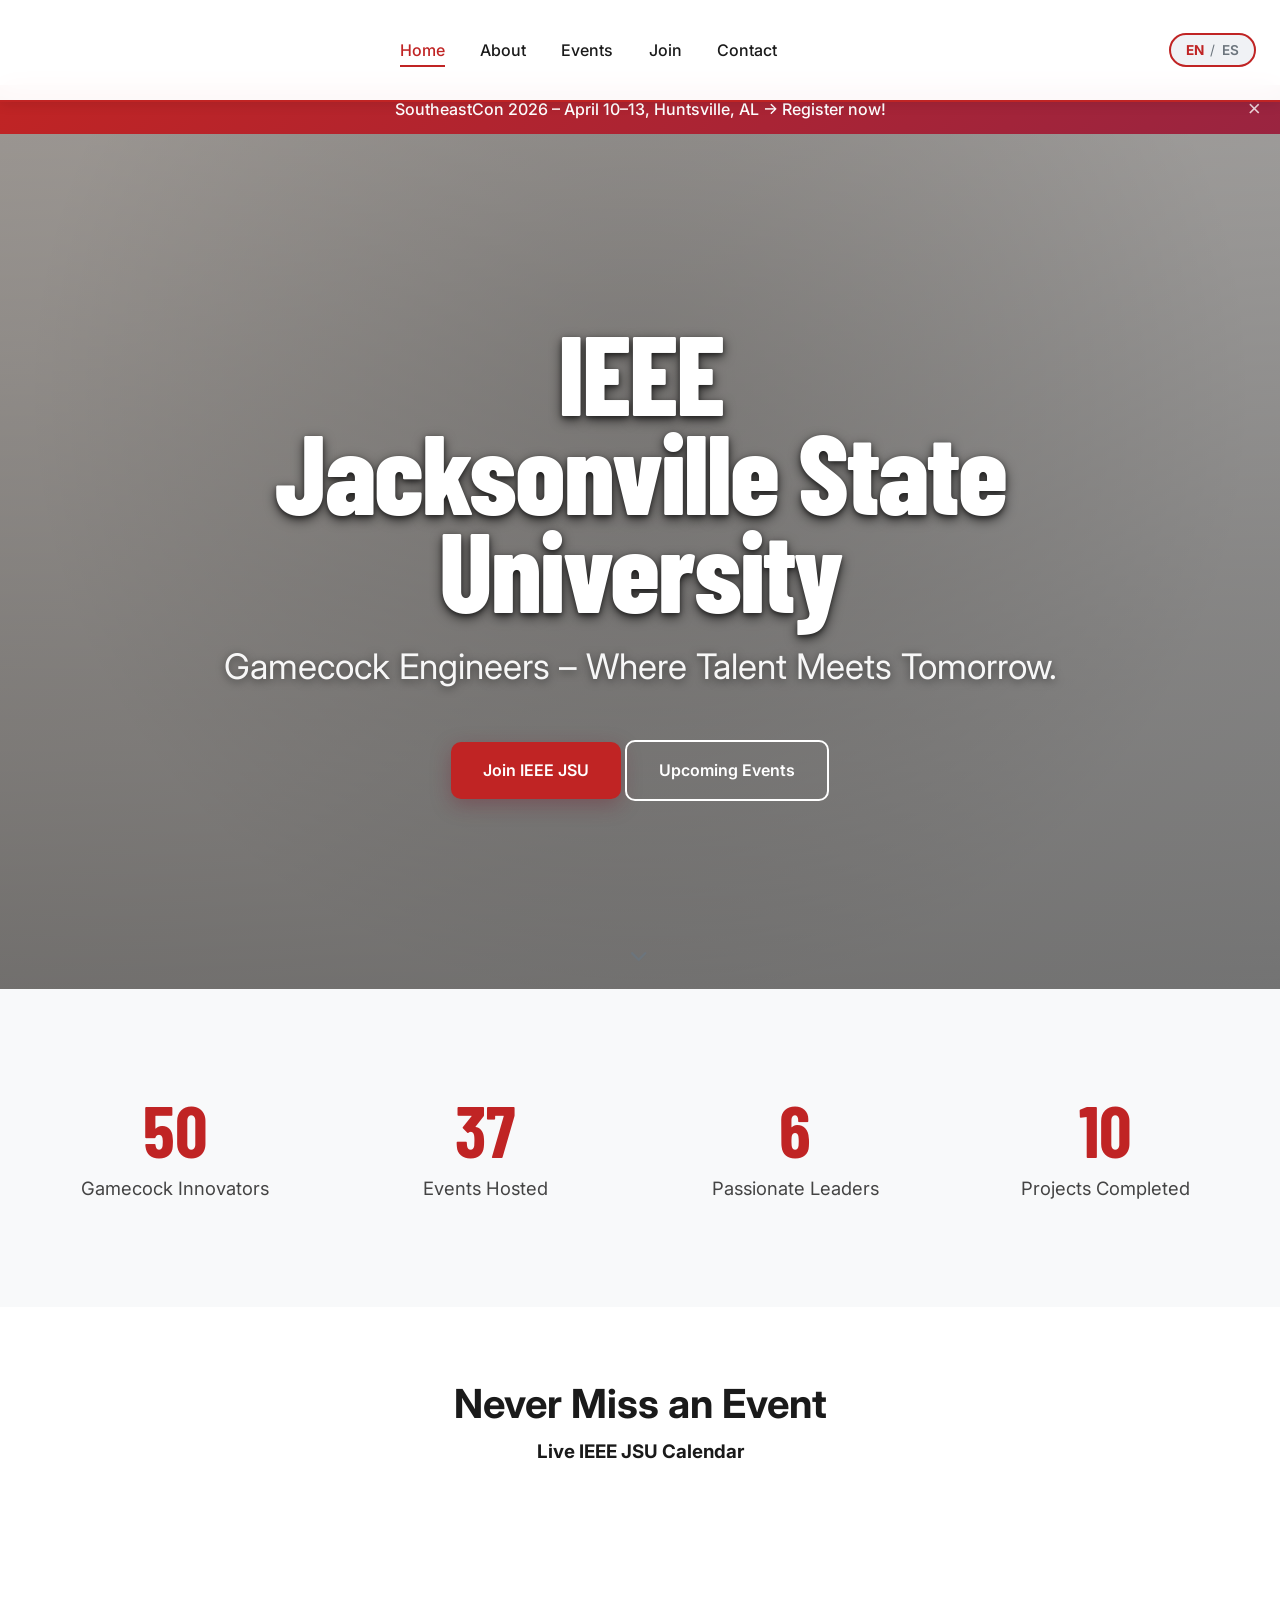
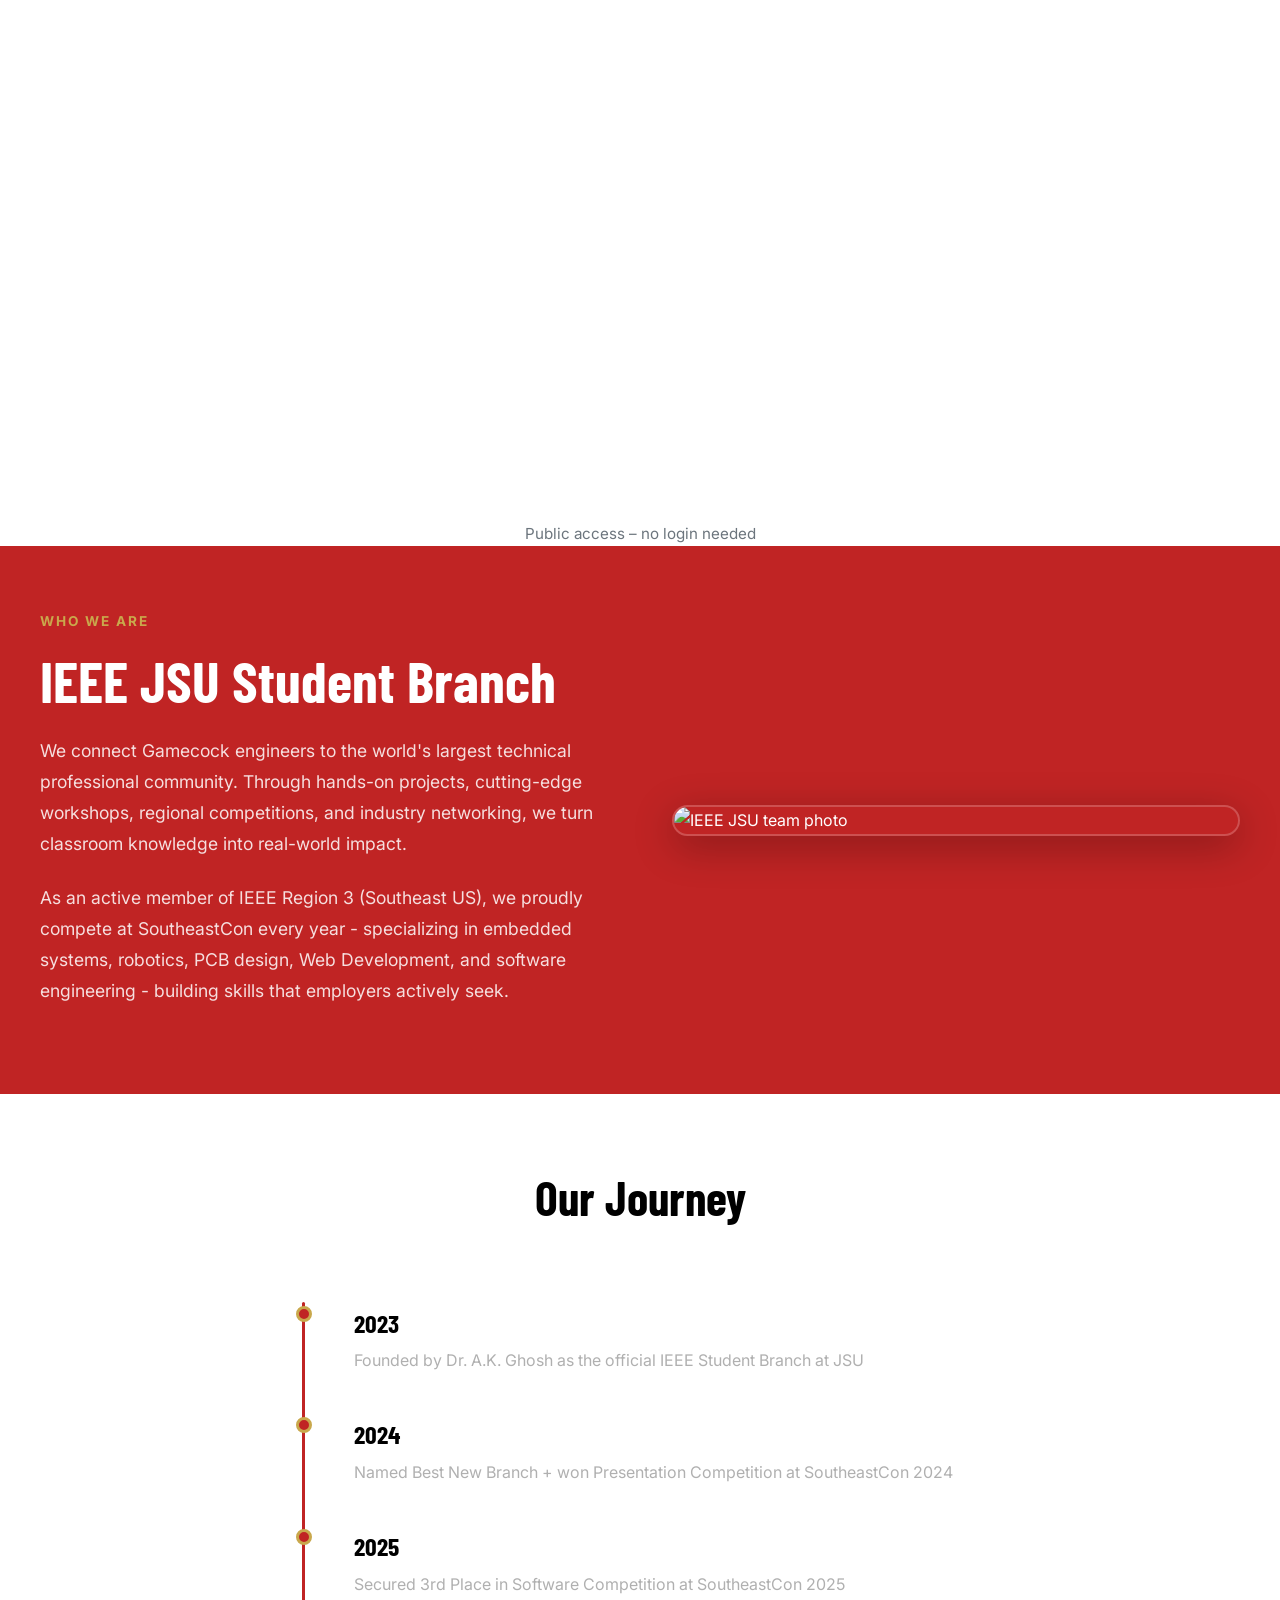
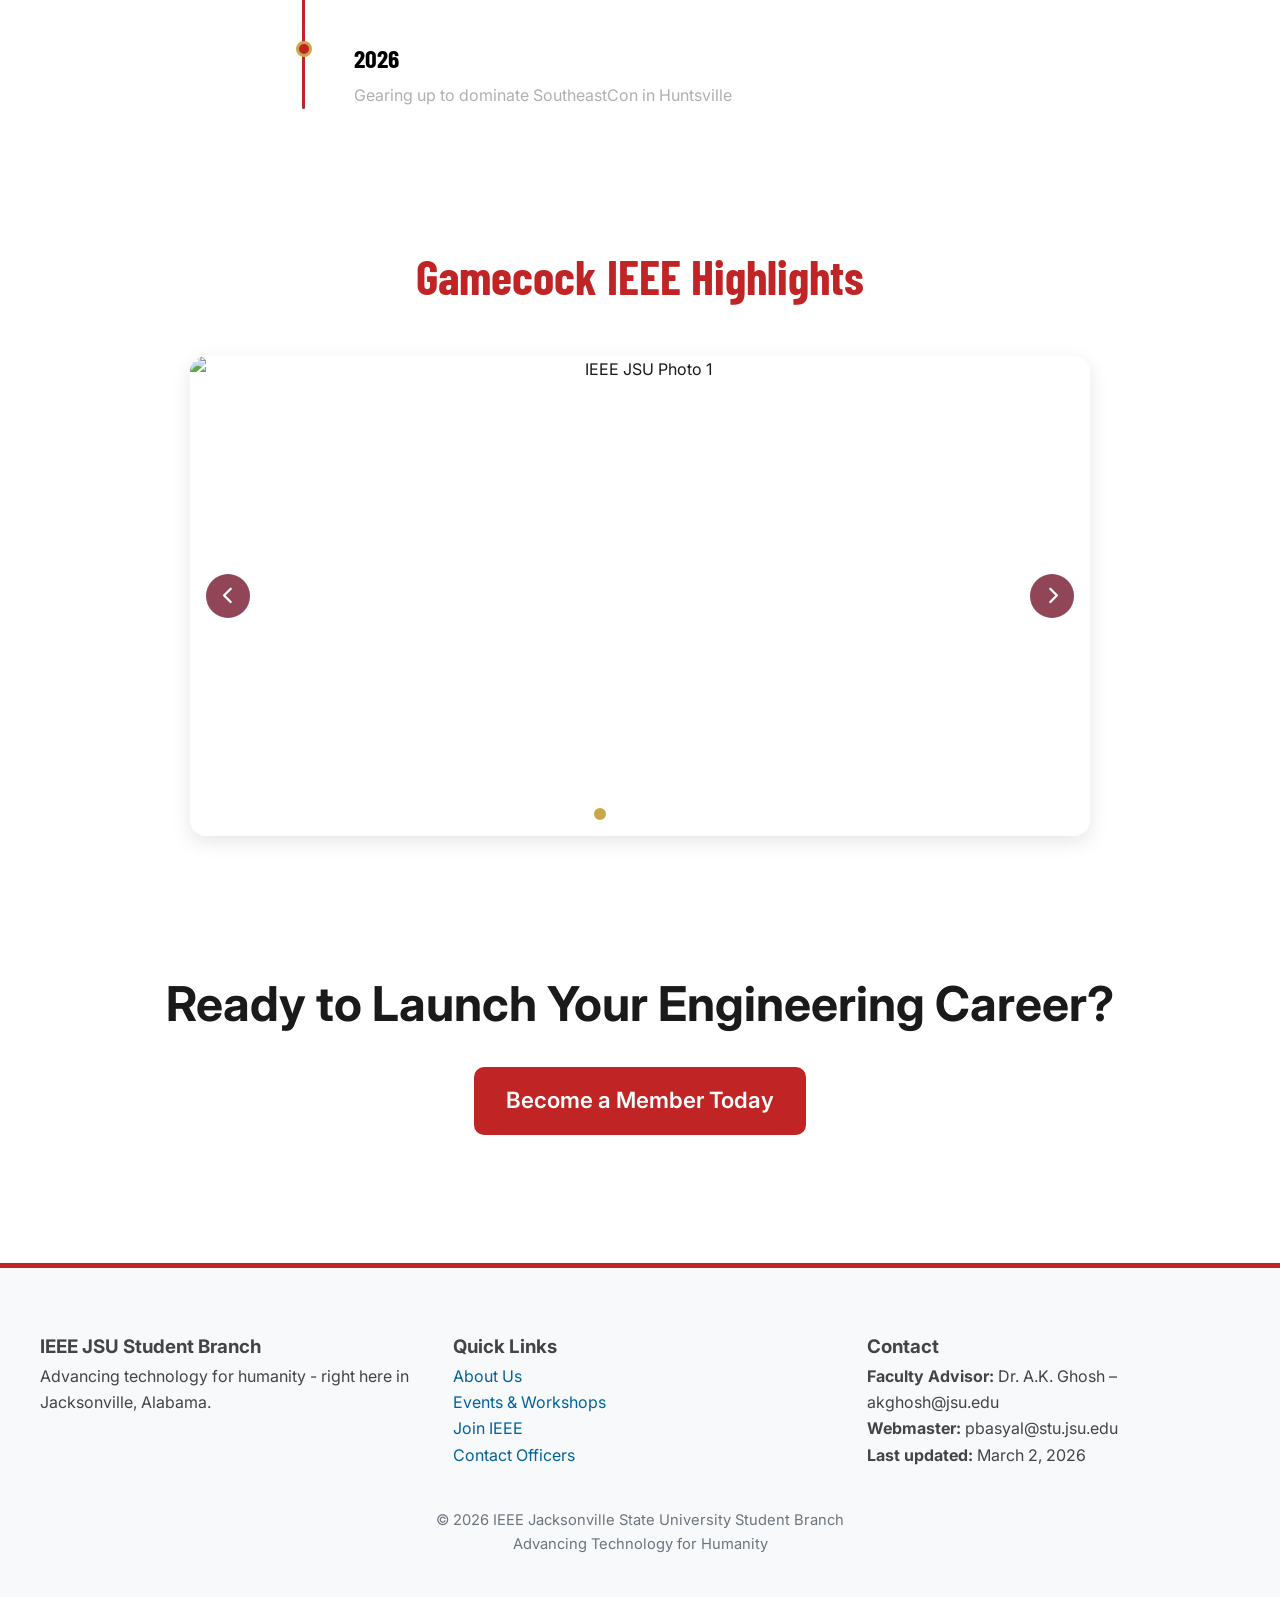
==== index.html @ 4c2dc17e "Update Google Search Console verification tag" ====
<!DOCTYPE html>
<html lang="en">
<head>
  <meta charset="UTF-8" />
  <meta name="viewport" content="width=device-width, initial-scale=1.0"/>
  <title>IEEE JSU Student Branch – Gamecock Engineers</title>
  <link rel="icon" type="image/png" href="/assets/favicon-3.png">
  <meta name="description" content="IEEE Student Branch at Jacksonville State University – advancing technology through innovation, workshops, projects and professional development."/>
  <meta property="og:title" content="IEEE JSU Student Branch – Gamecock Engineers"/>
  <meta property="og:description" content="IEEE Student Branch at Jacksonville State University – advancing technology through innovation, workshops, and professional development."/>
  <meta property="og:url" content="https://jaxstateieee.github.io/"/>
  <meta property="og:type" content="website"/>
  <link rel="canonical" href="https://jaxstateieee.github.io/"/>
  <link rel="stylesheet" href="styles.css"/>
  <link rel="stylesheet" href="https://cdnjs.cloudflare.com/ajax/libs/font-awesome/6.5.1/css/all.min.css" integrity="sha512-DTOQO9RWCH3ppGqcWaEA1BIZOC6xxalwEsw9c2QQeAIftl+Vegovlnee1c9QX4TctnWMn13TZye+giMm8e2LwA==" crossorigin="anonymous" referrerpolicy="no-referrer" />
  <link rel="preconnect" href="https://fonts.googleapis.com">
  <link rel="preconnect" href="https://fonts.gstatic.com" crossorigin>
  <link href="https://fonts.googleapis.com/css2?family=Barlow+Condensed:wght@700&family=Inter:wght@400;500;600;700&display=swap" rel="stylesheet">
  <meta name="google-site-verification" content="IyHp6f-V1Mk1R_Qw9VHzlOrS46lyRoVvlvTnWD0fC-E" />
</head>
<body>

<!-- Navbar -->
<nav class="navbar">
  <div class="nav-container">
    <a href="index.html" class="brand">
      <span class="gamecock"><img height="45vh" src="assets/logo-nnn.png" alt=""></span>
    </a>

    <button class="hamburger" aria-label="Toggle menu">
      <span></span><span></span><span></span>
    </button>

    <div class="nav-links">
      <a href="index.html" class="active" data-i18n="nav.home">Home</a>
      <a href="about.html" data-i18n="nav.about">About</a>
      <a href="events.html" data-i18n="nav.events">Events</a>
      <a href="members.html" data-i18n="nav.join">Join</a>
      <a href="contact.html" data-i18n="nav.contact">Contact</a>
    </div>

    <button class="lang-toggle" id="lang-toggle" aria-label="Toggle language">
      <span class="lang-option active" data-lang="en">EN</span>
      <span class="lang-divider">/</span>
      <span class="lang-option" data-lang="es">ES</span>
    </button>
  </div>
</nav>

<!-- Announcement -->
<div id="announcement-banner" class="announcement-banner">
  <div class="announcement-text rotating-text" data-texts='[
    "SoutheastCon 2026 – April 10–13, Gainesville, FL → Register now!",
    "Weekly Tech Workshops every Thursday 6PM – Ayers Hall 201",
    "IEEE Project Competition submissions due March 15th"
  ]'>
    SoutheastCon 2026 – April 10–13, Huntsville, AL → Register now!
  </div>
  <button class="banner-close" aria-label="Close announcement" data-i18n-aria="banner.close">×</button>
</div>

<!-- Hero -->
<section class="hero">
  <div class="hero-content">
    <h1 data-i18n="hero.title">IEEE<br>Jacksonville State<br>University</h1>
    <p class="subtitle" data-i18n="hero.subtitle">Gamecock Engineers – Where Talent Meets Tomorrow.</p>

    <div class="hero-buttons">
      <a href="members.html" class="btn btn-primary" data-i18n="hero.join">Join IEEE JSU</a>
      <a href="events.html" class="btn btn-outline" data-i18n="hero.events">Upcoming Events</a>
    </div>
  </div>
  <span class="scroll-indicator"><i class="fas fa-chevron-down"></i></span>
</section>

<!-- Quick stats -->
<section class="stats-section">
  <div class="stagger-parent stats-grid">
    
    <div class="stat-item stagger-child">
      <div class="stat-number" data-target="60">0</div>
      <p class="stat-label" data-i18n="stats.members">Gamecock Innovators</p>
    </div>
    
    <div class="stat-item stagger-child">
      <div class="stat-number" data-target="45">0</div>
      <p class="stat-label" data-i18n="stats.events">Events Hosted</p>
    </div>
    
    <div class="stat-item stagger-child">
      <div class="stat-number" data-target="8">0</div>
      <p class="stat-label" data-i18n="stats.officers">Passionate Leaders</p>
    </div>
    
    <div class="stat-item stagger-child">
      <div class="stat-number" data-target="12">0</div>
      <p class="stat-label" data-i18n="stats.projects">Projects Completed</p>
    </div>
    
  </div>
</section>

<!-- Homepage Calendar -->
<section class="calendar-section">
  <h1 class="fade-up" data-i18n="calendar.heading">Never Miss an Event</h1>
<h3 data-i18n="calendar.live">Live IEEE JSU Calendar</h3>
<iframe src="https://calendar.google.com/calendar/embed?src=f72c8d0b88780f9dffca788af1c1fb97197bafd5aa21e99a6b973d8d704995e5%40group.calendar.google.com&ctz=America%2FChicago"
        class="calendar-iframe"
        frameborder="0" scrolling="no"></iframe>
<p class="calendar-note">
    <span data-i18n="calendar.public">Public access – no login needed</span>
</p>
</section>

<!-- About IEEE JSU – maroon feature section  in the home pages -->
<section class="about-feature">
  <div class="about-feature__inner">
    <div class="about-feature__text slide-left">
      <span class="about-feature__label" data-i18n="about.whoLabel">WHO WE ARE</span>
      <h2 class="about-feature__heading" data-i18n="about.whoHeading">IEEE JSU Student Branch</h2>
      <p data-i18n="about.whoPara1">
        We connect Gamecock engineers to the world's largest technical professional community. Through hands-on projects, cutting-edge workshops, regional competitions, and industry networking, we turn classroom knowledge into real-world impact.
      </p>
      <p data-i18n="about.whoPara2">
        As an active member of IEEE Region 3 (Southeast US), we proudly compete at SoutheastCon every year - specializing in embedded systems, robotics, PCB design, Web Development, and software engineering - building skills that employers actively seek.
      </p>
    </div>
    <div class="about-feature__image slide-right">
      <img src="assets/jsu-computer-science-students-win-awards-at-confer_198loHt.webp" alt="IEEE JSU team photo" loading="lazy">
    </div>
  </div>
</section>

<!-- Branch History Timeline -->
<section class="timeline-section">
  <h2 class="timeline-heading fade-up" data-i18n="timeline.title">Our Journey</h2>
  <div class="timeline">
    <div class="timeline-item fade-up">
      <div class="timeline-dot"></div>
      <div class="timeline-content">
        <h3 class="timeline-year" data-i18n="timeline.y2023">2023</h3>
        <p data-i18n="timeline.d2023">Founded by Dr. A.K. Ghosh as the official IEEE Student Branch at JSU</p>
      </div>
    </div>
    <div class="timeline-item fade-up">
      <div class="timeline-dot"></div>
      <div class="timeline-content">
        <h3 class="timeline-year" data-i18n="timeline.y2024">2024</h3>
        <p data-i18n="timeline.d2024">Named Best New Branch + won Presentation Competition at SoutheastCon 2024</p>
      </div>
    </div>
    <div class="timeline-item fade-up">
      <div class="timeline-dot"></div>
      <div class="timeline-content">
        <h3 class="timeline-year" data-i18n="timeline.y2025">2025</h3>
        <p data-i18n="timeline.d2025">Secured 3rd Place in Software Competition at SoutheastCon 2025</p>
      </div>
    </div>
    <div class="timeline-item fade-up">
      <div class="timeline-dot"></div>
      <div class="timeline-content">
        <h3 class="timeline-year" data-i18n="timeline.y2026">2026</h3>
        <p data-i18n="timeline.d2026">Gearing up to dominate SoutheastCon in Huntsville</p>
      </div>
    </div>
  </div>
</section>

<!-- Image Gallery -->
<section class="gallery-section">
  <h2 class="gallery-title fade-up" data-i18n="gallery.title">Gamecock IEEE Highlights</h2>
  <div class="gallery-carousel">
    <div class="gallery-track">
      <div class="gallery-slide active">
        <img src="assets/jsu-computer-science-students-win-awards-at-confer_198loHt.webp" alt="IEEE JSU Photo 1" loading="lazy">
      </div>
      <div class="gallery-slide">
        <img src="assets/jsu-computer-science-students-win-awards-at-confer_198loHt.webp" alt="IEEE JSU Photo 2" loading="lazy">
      </div>
      <div class="gallery-slide">
        <img src="assets/jsu-computer-science-students-win-awards-at-confer_198loHt.webp" alt="IEEE JSU Photo 3" loading="lazy">
      </div>
      <div class="gallery-slide">
        <img src="assets/jsu-computer-science-students-win-awards-at-confer_198loHt.webp" alt="IEEE JSU Photo 4" loading="lazy">
      </div>
      <div class="gallery-slide">
        <img src="assets/jsu-computer-science-students-win-awards-at-confer_198loHt.webp" alt="IEEE JSU Photo 5" loading="lazy">
      </div>
    </div>
    <button class="gallery-arrow gallery-prev" aria-label="Previous"><i class="fas fa-chevron-left"></i></button>
    <button class="gallery-arrow gallery-next" aria-label="Next"><i class="fas fa-chevron-right"></i></button>
    <div class="gallery-dots"></div>
  </div>
</section>

<!-- Call to action -->
<section class="cta-section">
  <h2 class="fade-up" data-i18n="cta.heading">Ready to Launch Your Engineering Career?</h2>
  <a href="members.html" class="btn btn-primary cta-btn" data-i18n="cta.button">Become a Member Today</a>
</section>

<!-- Footer -->
<footer>
  <div class="footer-grid">
    <div>
      <h3 data-i18n="footer.branch">IEEE JSU Student Branch</h3>
      <p data-i18n="footer.tagline">Advancing technology for humanity - right here in Jacksonville, Alabama.</p>
    </div>

    <div>
      <h3 data-i18n="footer.links">Quick Links</h3>
      <ul style="list-style:none; padding:0;">
        <li><a href="about.html" data-i18n="footer.about">About Us</a></li>
        <li><a href="events.html" data-i18n="footer.events">Events & Workshops</a></li>
        <li><a href="members.html" data-i18n="footer.join">Join IEEE</a></li>
        <li><a href="contact.html" data-i18n="footer.contact">Contact Officers</a></li>
      </ul>
    </div>

    <div>
      <h3 data-i18n="footer.contactTitle">Contact</h3>
      <p><strong data-i18n="footer.advisor">Faculty Advisor:</strong> Dr. A.K. Ghosh – akghosh@jsu.edu</p>
      <p><strong data-i18n="footer.webmaster">Webmaster:</strong> pbasyal@stu.jsu.edu</p>
      <p><strong data-i18n="footer.updated">Last updated:</strong> March 2, 2026</p>
    </div>
  </div>

  <div class="last-updated" data-i18n="footer.copyright">
    © 2026 IEEE Jacksonville State University Student Branch <br>
    Advancing Technology for Humanity
  </div>
</footer>

<script src="script.js"></script>
</body>
</html>
---- styles.css ----
:root {
  --jsu-maroon:     #c02424;    /* Before --- #751818 */
  --jsu-gold:       #C9A84C;
  --ieee-blue:      #00629B;
  --ieee-blue-dark: #004a75;

  /* Light theme */
  --bg-primary:     #ffffff;
  --bg-secondary:   #f8f9fa;
  --bg-surface:     #ffffff;
  --bg-raised:      #f0f2f5;

  /* Text */
  --text-primary:   #1a1a1a;
  --text-secondary: #444444;
  --text-muted:     #6c757d;
  --text-light:     #ffffff;

  /* Borders & shadows */
  --border-light:   #e0e0e0;
  --shadow-sm:      0 2px 8px rgba(0,0,0,0.08);
  --shadow-md:      0 6px 20px rgba(0,0,0,0.10);
  --shadow-maroon:  0 0 20px rgba(117,24,44,0.4);

  /* Spacing & radius */
  --radius-sm:      6px;
  --radius-md:      10px;
  --radius-lg:      16px;

  /* Animation tokens */
  --transition-fast: 150ms ease;
  --transition-base: 280ms ease;
  --transition-slow: 500ms ease;
  --transition:      240ms ease;

  --space-xs:       0.5rem;
  --space-sm:       1rem;
  --space-md:       1.5rem;
  --space-lg:       2.5rem;
  --space-xl:       4rem;
}

@import url('https://fonts.googleapis.com/css2?family=Barlow+Condensed:wght@600;700&family=Inter:wght@400;500;600;700&display=swap');

* {
  box-sizing: border-box;
  margin: 0;
  padding: 0;
}

html {
  scroll-behavior: smooth;
  overflow-x: hidden;
}

body {
  font-family: 'Inter', system-ui, -apple-system, sans-serif;
  background: var(--bg-primary);
  color: var(--text-primary);
  line-height: 1.65;
  min-height: 100vh;
  padding-top: 85px;
  overflow-x: hidden;
  width: 100%;
}

/* ────────────────────────────────────────────────
   Navbar
───────────────────────────────────────────────── */

.navbar {
  position: fixed;
  top: 0;
  left: 0;
  right: 0;
  z-index: 1000;
  background: rgba(255,255,255,0.96);
  backdrop-filter: blur(12px);
  border-bottom: 2px solid var(--jsu-maroon);
  box-shadow: var(--shadow-sm);
  transition: all var(--transition);
}

.navbar.scrolled {
  box-shadow: var(--shadow-md);
}

.nav-container {
  max-width: 1300px;
  margin: 0 auto;
  padding: var(--space-sm) var(--space-md);
  display: flex;
  justify-content: space-between;
  align-items: center;
}

.brand {
  display: flex;
  align-items: center;
  gap: var(--space-sm);
  text-decoration: none;
  color: var(--jsu-maroon);
  font-weight: 700;
  font-size: 1.6rem;
}

.brand .gamecock {
  font-size: 2.1rem;
}

.nav-links {
  display: flex;
  gap: 2.2rem;
}

.nav-links a {
  color: var(--text-primary);
  text-decoration: none;
  font-weight: 500;
  transition: color var(--transition), transform var(--transition);
}

.nav-links a:hover,
.nav-links a.active {
  color: var(--jsu-maroon);
}

/* Mobile toggle */
.hamburger {
  display: none;
  flex-direction: column;
  gap: 5px;
  cursor: pointer;
  background: none;
  border: none;
  padding: 0.5rem;
  z-index: 1001;
}

@media (max-width: 992px) {
  .nav-links {
    flex-direction: column;
    position: absolute;
    top: 100%;
    left: 0;
    right: 0;
    background: white;
    padding: 0 var(--space-md);
    box-shadow: var(--shadow-md);
    gap: 0;
    z-index: 999;
    max-height: 0;
    overflow: hidden;
    opacity: 0;
    transition: max-height 0.35s ease, opacity 0.25s ease, padding 0.35s ease;
    display: flex;
  }
  .nav-links a {
    padding: 0.75rem 0;
    border-bottom: 1px solid var(--border-light);
    font-size: 1.05rem;
  }
  .nav-links a:last-child {
    border-bottom: none;
  }
  .nav-links.active {
    max-height: 400px;
    opacity: 1;
    padding: var(--space-lg) var(--space-md);
  }
  .hamburger {
    display: flex;
    order: 3;
  }
  .lang-toggle {
    order: 2;
    margin-left: auto;
    margin-right: 0.75rem;
  }
}

/* ────────────────────────────────────────────────
   Announcement Banner
───────────────────────────────────────────────── */

.announcement-banner {
  background: linear-gradient(135deg, var(--jsu-maroon), #9a2440);
  color: white;
  padding: 0.7rem 0;
  text-align: center;
  font-weight: 500;
  position: relative;
  z-index: 999;
}

.announcement-text {
  transition: opacity 0.6s ease;
}

.banner-close {
  position: absolute;
  right: 1.2rem;
  top: 50%;
  transform: translateY(-50%);
  background: none;
  border: none;
  color: white;
  font-size: 1.4rem;
  cursor: pointer;
  opacity: 0.8;
}

.banner-close:hover { opacity: 1; }

.announcement-banner.hidden { display: none; }

/* ────────────────────────────────────────────────
   Hero / Page Header
───────────────────────────────────────────────── */

.hero,
.page-header {
  min-height: 95vh;                    /* taller for impact */
  background: linear-gradient(135deg, #f8f0e9 0%, #ffffff 100%);
  position: relative;
  display: flex;
  align-items: center;
  justify-content: center;
  overflow: hidden;
  width: 100%;
}

/* Stronger, cleaner overlay + vignette for focus */
.hero::before,
.page-header::before {
  content: "";
  position: absolute;
  inset: 0;
  background: 
    linear-gradient(to bottom, rgba(0,0,0,0.38) 0%, rgba(0,0,0,0.55) 100%),
    radial-gradient(circle at 50% 30%, rgba(0,0,0,0.15) 0%, transparent 70%);
  z-index: 1;
}

/* Actual background image – lower opacity, more controlled */
.hero::after,
.page-header::after {
  content: "";
  position: absolute;
  inset: 0;
  background: url("/assets/jsu-computer-science-students-win-awards-at-confer_198loHt.webp") center / cover no-repeat;
  opacity: 0.9;                       /* was 0.7 → lowered for text legibility */
  z-index: 0;
}

.hero-content,
.page-header .hero-content {
  position: relative;
  z-index: 2;
  text-align: center;
  max-width: 1100px;
  padding: 0 5%;
  color: white;                        /* force white text for max contrast */
}

/* Hero heading – bigger, bolder, with subtle shadow for pop */
.hero h1,
.page-header h1 {
  font-family: 'Barlow Condensed', sans-serif;
  font-size: clamp(4.8rem, 10vw, 7rem);
  font-weight: 800;
  color: white;
  margin-bottom: 1.2rem;
  line-height: 0.88;
  letter-spacing: -2px;
  text-shadow: 
    0 4px 12px rgba(0,0,0,0.65),
    0 2px 4px rgba(0,0,0,0.4);
}

/* Subtitle – larger, cleaner */
.hero .subtitle,
.page-header .subtitle {
  font-size: clamp(1.6rem, 4vw, 2.2rem);
  max-width: 880px;
  margin: 0 auto 2.8rem;
  color: rgba(255,255,255,0.95);
  font-weight: 400;
  text-shadow: 0 2px 8px rgba(0,0,0,0.5);
}

/* Buttons – high contrast, gold + white variant */
.hero-buttons .btn-primary {
  background: var(--jsu-maroon);
  color: white;
  box-shadow: 0 6px 20px rgba(117,24,44,0.35);
}

.hero-buttons .btn-outline {
  border: 2px solid white;
  color: white;
  background: transparent;
}

.hero-buttons .btn-outline:hover {
  background: white;
  color: var(--jsu-maroon);
}

@media (max-width: 480px) {
  .hero-buttons {
    flex-direction: column;
    align-items: center;
  }
  .hero-buttons .btn {
    width: 100%;
    max-width: 280px;
    text-align: center;
  }
}

/* ────────────────────────────────────────────────
   Stats Grid
───────────────────────────────────────────────── */

.stats-section {
  padding: 5rem var(--space-lg);
  background: #f8f9fa;
  text-align: center;
}

.stats-grid {
  max-width: 1200px;
  margin: 0 auto;
  display: grid;
  grid-template-columns: repeat(auto-fit, minmax(180px, 1fr));
  gap: 2.5rem;
}

@media (max-width: 480px) {
  .stats-section { padding: 2rem var(--space-sm); }
  .stats-grid { 
    grid-template-columns: repeat(2, 1fr); 
    gap: 1.2rem;
  }
}

/* ────────────────────────────────────────────────
   Calendar Section
───────────────────────────────────────────────── */

.calendar-section {
  margin-top: var(--space-xl);
  text-align: center;
  padding: 0 var(--space-md);
}

.calendar-section h1 {
  font-size: clamp(1.4rem, 4vw, 2.5rem);
}

.calendar-iframe {
  border: 0;
  width: 90%;
  height: 70vh;
  border-radius: var(--radius-lg);
}

.calendar-note {
  margin-top: 1rem;
  color: var(--text-muted);
  font-size: 0.95rem;
}

@media (max-width: 768px) {
  .calendar-iframe { width: 100%; height: 50vh; }
  .calendar-section { padding: 0 var(--space-xs); }
}

/* ────────────────────────────────────────────────
   CTA Section
───────────────────────────────────────────────── */

.cta-section {
  padding: var(--space-xl) var(--space-md);
  text-align: center;
  background: #fff;
}

.cta-section h2 {
  font-size: clamp(1.6rem, 5vw, 3rem);
  margin-bottom: var(--space-md);
}

.cta-btn {
  font-size: clamp(1rem, 2.5vw, 1.4rem);
  padding: 1.2rem 2.8rem;
}

@media (max-width: 480px) {
  .cta-btn { 
    padding: 1rem 2rem; 
    width: 100%;
    max-width: 300px;
  }
}

/* ────────────────────────────────────────────────
   Members Page
───────────────────────────────────────────────── */

.members-main {
  padding: var(--space-xl) var(--space-lg);
  max-width: 1200px;
  margin: 0 auto;
}

.members-why-section {
  margin-bottom: var(--space-xl);
}

.members-why-section h2 {
  text-align: center;
  margin-bottom: var(--space-lg);
}

.members-cards-grid {
  display: grid;
  grid-template-columns: repeat(auto-fit, minmax(260px, 1fr));
  gap: var(--space-lg);
}

.members-benefit-card {
  background: var(--bg-raised);
  padding: var(--space-lg);
  border-radius: var(--radius-lg);
  text-align: center;
}

.members-benefit-card i {
  color: var(--jsu-gold);
  margin-bottom: 1rem;
}

.members-how-section {
  text-align: center;
  margin: var(--space-xl) 0;
}

.members-steps {
  max-width: 700px;
  margin: var(--space-lg) auto;
  text-align: left;
  font-size: 1.15rem;
  line-height: 2;
}

.members-steps a {
  color: var(--jsu-gold);
}

.members-join-btn {
  font-size: clamp(1rem, 2.5vw, 1.4rem);
  padding: 1.2rem 3rem;
  margin-top: 2rem;
  display: inline-block;
}

@media (max-width: 768px) {
  .members-main { padding: var(--space-lg) var(--space-sm); }
  .members-cards-grid { grid-template-columns: 1fr; }
  .members-steps { font-size: 1rem; padding: 0 var(--space-sm); }
  .members-join-btn { 
    width: 100%; 
    max-width: 300px; 
    padding: 1rem 2rem; 
  }
}

/* ────────────────────────────────────────────────
   Contact Page
───────────────────────────────────────────────── */

.contact-main {
  padding: var(--space-xl) var(--space-lg);
  max-width: 1100px;
  margin: 0 auto;
}

.about-main {
  padding: var(--space-xl) var(--space-lg);
  max-width: 1400px;
  margin: 0 auto;
}

@media (max-width: 768px) {
  .contact-main { padding: var(--space-lg) var(--space-sm); }
  .about-main { padding: var(--space-lg) var(--space-sm); }
}

/* ────────────────────────────────────────────────
   About Feature Section (dark)
───────────────────────────────────────────────── */

.about-feature {
  background: var(--jsu-maroon);
  color: #fff;
  padding: var(--space-xl) var(--space-lg);
}

.about-feature__inner {
  max-width: 1300px;
  margin: 0 auto;
  display: grid;
  grid-template-columns: 1fr 1fr;
  gap: var(--space-xl);
  align-items: center;
}

.about-feature__label {
  display: block;
  font-size: 0.85rem;
  font-weight: 700;
  letter-spacing: 0.15em;
  text-transform: uppercase;
  color: var(--jsu-gold);
  margin-bottom: var(--space-sm);
}

.about-feature__heading {
  font-family: 'Barlow Condensed', sans-serif;
  font-size: clamp(2.4rem, 5vw, 3.6rem);
  color: #fff;
  margin-bottom: var(--space-md);
  line-height: 1.1;
}

.about-feature__text p {
  font-size: 1.1rem;
  line-height: 1.75;
  margin-bottom: var(--space-md);
  color: rgba(255, 255, 255, 0.85);
}

.about-feature__image {
  border-radius: var(--radius-lg);
  overflow: hidden;
  border: 2px solid rgba(255, 255, 255, 0.2);
  box-shadow: 0 10px 40px rgba(0, 0, 0, 0.3);
}

.about-feature__image img {
  width: 100%;
  height: 100%;
  object-fit: cover;
  display: block;
}

@media (max-width: 768px) {
  .about-feature__inner {
    grid-template-columns: 1fr;
  }
  .about-feature__image {
    order: -1;
  }
}

/* ────────────────────────────────────────────────
   Contact Page Grid
───────────────────────────────────────────────── */

.contact-grid {
  display: grid;
  grid-template-columns: 1fr 1fr;
  gap: var(--space-xl);
}

.contact-grid input,
.contact-grid textarea {
  padding: 1rem;
  border-radius: var(--radius-md);
  border: 1px solid var(--border-light);
  background: var(--bg-raised);
  color: var(--text-primary);
  font-size: 1rem;
  font-family: inherit;
  width: 100%;
}

.contact-grid input:focus,
.contact-grid textarea:focus {
  outline: none;
  border-color: var(--jsu-maroon);
  box-shadow: 0 0 0 3px rgba(192, 36, 36, 0.1);
}

.contact-grid textarea {
  resize: vertical;
}

@media (max-width: 768px) {
  .contact-grid {
    grid-template-columns: 1fr;
    gap: var(--space-lg);
  }
}

/* ────────────────────────────────────────────────
   Events Page – White / Red / Gold
───────────────────────────────────────────────── */

.ev-section {
  background: #ffffff;
  padding: var(--space-xl) var(--space-lg) var(--space-xl);
  min-height: 60vh;
}

.ev-container {
  max-width: 1200px;
  margin: 0 auto;
}

.ev-label {
  display: block;
  font-size: 0.85rem;
  font-weight: 600;
  letter-spacing: 0.15em;
  color: var(--jsu-gold);
  margin-bottom: 0.5rem;
}

.ev-heading {
  font-family: 'Barlow Condensed', sans-serif;
  font-size: clamp(2.5rem, 5vw, 3.5rem);
  color: var(--jsu-maroon);
  font-style: italic;
  margin-bottom: var(--space-lg);
}

/* Tabs */
.ev-tabs {
  display: flex;
  gap: 0.5rem;
  margin-bottom: var(--space-xl);
  flex-wrap: wrap;
}

.ev-tab {
  background: transparent;
  border: 2px solid transparent;
  color: var(--text-muted);
  font-family: 'Inter', sans-serif;
  font-size: 0.9rem;
  font-weight: 600;
  letter-spacing: 0.08em;
  padding: 0.6rem 1.8rem;
  border-radius: 30px;
  cursor: pointer;
  transition: all var(--transition);
}

.ev-tab:hover {
  color: var(--jsu-maroon);
}

.ev-tab.active {
  background: var(--jsu-maroon);
  border-color: var(--jsu-maroon);
  color: #fff;
}

/* Tab content */
.ev-tab-content {
  display: none;
}

.ev-tab-content.active {
  display: block;
}

/* Cards grid */
.ev-grid {
  display: grid;
  grid-template-columns: repeat(auto-fit, minmax(300px, 1fr));
  gap: var(--space-lg);
}

/* Individual card */
.ev-card {
  display: flex;
  flex-direction: column;
  background: #fff;
  border-radius: var(--radius-lg);
  box-shadow: var(--shadow-sm);
  overflow: hidden;
  transition: transform 0.3s ease, box-shadow 0.3s ease;
}

.ev-card:hover {
  transform: translateY(-6px);
  box-shadow: var(--shadow-md);
}

.ev-card__preview {
  background: linear-gradient(135deg, var(--jsu-maroon), #9a2035);
  border-radius: var(--radius-lg) var(--radius-lg) 0 0;
  padding: 1.5rem;
  position: relative;
  min-height: 160px;
  display: flex;
  flex-direction: column;
  justify-content: flex-end;
}

/* Date badge */
.ev-date-badge {
  position: absolute;
  top: 1rem;
  left: 1rem;
  background: rgba(255,255,255,0.15);
  border: 2px solid var(--jsu-gold);
  border-radius: var(--radius-sm);
  padding: 0.35rem 0.6rem;
  text-align: center;
  line-height: 1;
}

.ev-month {
  display: block;
  font-size: 0.65rem;
  font-weight: 700;
  letter-spacing: 0.1em;
  color: var(--jsu-gold);
}

.ev-day {
  display: block;
  font-size: 1.4rem;
  font-weight: 700;
  color: #fff;
  margin-top: 2px;
}

.ev-card__title {
  font-family: 'Barlow Condensed', sans-serif;
  font-size: 1.25rem;
  color: var(--jsu-gold);
  font-weight: 600;
  margin-bottom: 0.25rem;
}

.ev-card__location {
  font-size: 0.88rem;
  color: rgba(255,255,255,0.75);
}

/* Details below preview */
.ev-card__details {
  padding: 1.25rem 1.5rem;
}

.ev-card__details h3 {
  font-size: 1.15rem;
  color: var(--text-primary);
  margin-bottom: 0.4rem;
}

.ev-card__place {
  font-size: 0.9rem;
  color: var(--jsu-gold);
  margin-bottom: 0.75rem;
}

.ev-card__place i {
  margin-right: 0.35rem;
}

.ev-card__desc {
  font-size: 0.95rem;
  color: var(--text-secondary);
  line-height: 1.6;
  margin-bottom: 1.25rem;
}

.ev-btn {
  font-size: 0.85rem;
  font-weight: 700;
  letter-spacing: 0.08em;
  padding: 0.75rem 1.6rem;
}

@media (max-width: 768px) {
  .ev-grid {
    grid-template-columns: 1fr;
  }
  .ev-tabs {
    justify-content: center;
  }
  .ev-section {
    padding: var(--space-lg) var(--space-sm);
  }
  .ev-heading {
    font-size: 2rem;
  }
}

/* ────────────────────────────────────────────────
   Cards
───────────────────────────────────────────────── */

.card-hover {
  background: white;
  border-radius: var(--radius-lg);
  overflow: hidden;
  box-shadow: var(--shadow-sm);
  transition: all 0.32s ease;
}

.card-hover:hover {
  transform: translateY(-10px);
  box-shadow: var(--shadow-md);
}

.card-flip {
  perspective: 1200px;
  height: 420px;
}

.card-flip-inner {
  position: relative;
  width: 100%;
  height: 100%;
  transition: transform 0.8s cubic-bezier(0.4,0,0.2,1);
  transform-style: preserve-3d;
}

.card-flip:hover .card-flip-inner {
  transform: rotateY(180deg);
}

.card-face {
  position: absolute;
  inset: 0;
  backface-visibility: hidden;
  border-radius: var(--radius-lg);
  overflow: hidden;
}

.card-back {
  transform: rotateY(180deg);
  background: white;
  display: flex;
  flex-direction: column;
  justify-content: center;
  padding: var(--space-lg);
  text-align: center;
  border: 1px solid var(--border-light);
}

/* ────────────────────────────────────────────────
   Buttons
───────────────────────────────────────────────── */

.btn {
  display: inline-flex;
  align-items: center;
  gap: var(--space-sm);
  padding: 0.95rem 2rem;
  border-radius: var(--radius-md);
  font-weight: 600;
  text-decoration: none;
  transition: all var(--transition);
  cursor: pointer;
  border: none;
}

.btn-primary {
  background: var(--jsu-maroon);
  color: white;
}

.btn-primary:hover {
  background: #5c1323;
  transform: translateY(-2px);
}

.btn-outline {
  border: 2px solid var(--jsu-maroon);
  color: var(--jsu-maroon);
  background: transparent;
}

.btn-outline:hover {
  background: var(--jsu-maroon);
  color: white;
}

.btn-gold {
  background: var(--jsu-gold);
  color: #1a1a1a;
}

.btn-gold:hover {
  background: #b38e3a;
}

/* ────────────────────────────────────────────────
   Quick Stats Section
───────────────────────────────────────────────── */

.stats-section .stat-item {
  padding: 1.5rem;
}

.stat-number {
  font-family: 'Barlow Condensed', sans-serif;
  font-size: 4.5rem;
  font-weight: 700;
  color: var(--jsu-maroon);
  line-height: 1;
  margin-bottom: 0.5rem;
  opacity: 0;
  transform: translateY(20px);
  transition: all 0.8s ease;
}

.stat-item.visible .stat-number {
  opacity: 1;
  transform: translateY(0);
}

.stat-label {
  font-size: 1.15rem;
  color: var(--text-secondary);
  margin: 0;
}

/* ────────────────────────────────────────────────
   Footer
───────────────────────────────────────────────── */

footer {
  background: #f8f9fa;
  border-top: 5px solid var(--jsu-maroon);
  padding: var(--space-xl) var(--space-lg) var(--space-lg);
  margin-top: var(--space-xl);
  color: var(--text-secondary);
}

.footer-grid {
  display: grid;
  grid-template-columns: repeat(auto-fit, minmax(260px, 1fr));
  gap: var(--space-lg);
  max-width: 1300px;
  margin: 0 auto;
}

footer a {
  color: var(--ieee-blue);
  text-decoration: none;
}

footer a:hover {
  color: var(--jsu-maroon);
  text-decoration: underline;
}

.last-updated {
  text-align: center;
  margin-top: var(--space-lg);
  color: var(--text-muted);
  font-size: 0.92rem;
}

/* ────────────────────────────────────────────────
  Officers Section (Flip Cards) 
───────────────────────────────────────────────── */
.officers { background: var(--surface); }

.officers__grid {
  display: grid;
  grid-template-columns: repeat(auto-fill, minmax(240px, 1fr));
  gap: var(--space-md);
  margin-top: var(--space-md);
}

.officer-card { perspective: 1000px; height: 340px; cursor: pointer; }

.officer-card__inner {
  position: relative;
  width: 100%; height: 100%;
  transform-style: preserve-3d;
  transition: transform 0.6s cubic-bezier(0.4, 0, 0.2, 1);
}

.officer-card:hover .officer-card__inner,
.officer-card:focus-within .officer-card__inner,
.officer-card.flipped .officer-card__inner {
  transform: rotateY(180deg);
}

/* On mobile/touch, disable hover flip — only use .flipped class */
@media (hover: none) and (pointer: coarse) {
  .officer-card:hover .officer-card__inner {
    transform: none;
  }
  .officer-card.flipped .officer-card__inner {
    transform: rotateY(180deg);
  }
}

.officer-card__front,
.officer-card__back {
  position: absolute;
  inset: 0;
  backface-visibility: hidden;
  border-radius: var(--radius-lg);
  overflow: hidden;
}

.officer-card__front {
  background: var(--surface-raised);
  border: 1px solid var(--surface-border);
}

.officer-card__position-bar {
  background: var(--jsu-maroon);
  color: var(--text-light);
  font-family: 'Barlow Condensed', sans-serif;
  font-size: 0.85rem;
  letter-spacing: 0.1em;
  text-transform: uppercase;
  padding: 0.5rem var(--space-sm);
}

.officer-card__front img,
.officer-card__front svg {
  width: 100%;
  height: 220px;
  object-fit: cover;
  border-radius: 0;
  display: block;
}

.officer-card__name-block {
  padding: var(--space-sm) var(--space-sm) var(--space-md);
}

.officer-card__name-block h4 {
  font-size: 1.05rem;
  color: var(--text-primary);
  white-space: nowrap;
  overflow: hidden;
  text-overflow: ellipsis;
}

.officer-card__back {
  background: var(--jsu-maroon);
  transform: rotateY(180deg);
  display: flex;
  flex-direction: column;
  align-items: center;
  justify-content: center;
  gap: var(--space-xs);
  padding: var(--space-md);
  text-align: center;
}

.officer-card__back h4 { color: var(--jsu-white); font-size: 1.3rem; }
.officer-card__role { color: var(--jsu-gold); font-weight: 600; }
.officer-card__major { color: rgba(255, 255, 255, 0.7); font-size: 0.9rem; }

.officer-card__links {
  display: flex;
  gap: var(--space-sm);
  margin-top: var(--space-sm);
}

.officer-card__links a {
  color: var(--jsu-white);
  font-size: 1.4rem;
  transition: color var(--transition-base);
}

.officer-card__links a:hover { color: var(--jsu-gold); }


/* ────────────────────────────────────────────────
   Responsive adjustments
───────────────────────────────────────────────── */

@media (max-width: 992px) {
  .hero h1 { font-size: 5rem; }
  .hero .subtitle { font-size: 1.4rem; }

  /* Nav layout fix for hamburger + lang toggle */
  .nav-container {
    flex-wrap: wrap;
    position: relative;
  }
}

@media (max-width: 768px) {
  /* Body padding for smaller navbar */
  body { padding-top: 70px; }

  /* Navbar */
  .nav-container { padding: var(--space-xs) var(--space-sm); }

  /* Hero / Page Headers */
  .hero, .page-header { min-height: 70vh; padding-top: 80px; }
  .hero-banner, .page-header-banner { min-height: 70vh; }
  .hero h1 { font-size: clamp(2.4rem, 8vw, 4.2rem); }
  .hero .subtitle,
  .page-header .subtitle { font-size: 1.1rem; }
  .hero-content { padding: var(--space-md); }

  /* Hero buttons – stack vertically */
  .hero-content .btn { 
    display: block; 
    width: 100%; 
    max-width: 300px;
    margin: 0.5rem auto !important;
    text-align: center;
  }

  /* Stats section */
  .stats-section { padding: 2.5rem var(--space-sm) !important; }
  .stats-section > div { padding: 0 var(--space-sm); gap: 1.5rem !important; }
  .stat-number { font-size: 3rem; }
  .stat-label { font-size: 1rem; }

  /* About feature */
  .about-feature { padding: var(--space-lg) var(--space-sm); }

  /* Timeline */
  .timeline-section { padding: var(--space-lg) var(--space-sm); }

  /* Gallery */
  .gallery-section { padding: var(--space-lg) var(--space-sm); }

  /* Calendar iframe */
  .calendar-embed-wrapper iframe,
  iframe[src*="calendar.google"] { 
    width: 100% !important; 
    height: 50vh !important; 
  }

  /* CTA section */
  .cta-heading,
  section > h2[data-i18n="cta.heading"] { 
    font-size: 1.8rem !important; 
  }

  /* Footer */
  footer { padding: var(--space-lg) var(--space-sm) var(--space-md); }
  .footer-grid { gap: var(--space-md); }

  /* Scroll indicator hide on mobile */
  .scroll-indicator { display: none; }
}

@media (max-width: 480px) {
  body { padding-top: 60px; }

  .hero, .page-header { min-height: 60vh; padding-top: 60px; }
  .hero h1 { font-size: 2.2rem; letter-spacing: 0; }
  .hero .subtitle,
  .page-header .subtitle { font-size: 0.95rem; }

  .stat-number { font-size: 2.5rem; }

  /* Officers grid – single column */
  .officers__grid { 
    grid-template-columns: 1fr !important; 
    max-width: 360px;
    margin-left: auto;
    margin-right: auto;
  }
  .officer-card { height: 300px; }
  .officer-card__front img,
  .officer-card__front svg { height: 180px; }

  /* Footer single column */
  .footer-grid { grid-template-columns: 1fr; }

  /* Gallery smaller */
  .gallery-slide img { height: 200px !important; }
}

/* ────────────────────────────────────────────────
   Language Toggle
───────────────────────────────────────────────── */

.lang-toggle {
  display: flex;
  align-items: center;
  gap: 0.15rem;
  background: var(--bg-raised);
  border: 2px solid var(--jsu-maroon);
  border-radius: 50px;
  padding: 0.35rem 0.7rem;
  cursor: pointer;
  font-family: 'Inter', sans-serif;
  font-size: 0.85rem;
  font-weight: 600;
  transition: all var(--transition);
  flex-shrink: 0;
  margin-left: 1rem;
}

.lang-toggle:hover {
  background: var(--jsu-maroon);
}

.lang-toggle:hover .lang-option,
.lang-toggle:hover .lang-divider {
  color: white;
}

.lang-option {
  color: var(--text-muted);
  transition: color var(--transition);
  padding: 0.1rem 0.25rem;
  border-radius: 3px;
}

.lang-option.active {
  color: var(--jsu-maroon);
  font-weight: 700;
}

.lang-toggle:hover .lang-option.active {
  color: var(--jsu-gold);
}

.lang-divider {
  color: var(--text-muted);
  font-weight: 400;
  user-select: none;
}

/* ────────────────────────────────────────────────
   Branch History Timeline
───────────────────────────────────────────────── */

.timeline-section {
  background: var(--bg-primary);
  padding: var(--space-xl) var(--space-lg);
  text-align: center;
}

.timeline-heading {
  font-family: 'Barlow Condensed', sans-serif;
  font-size: clamp(2rem, 4vw, 3rem);
  color: #000000;
  margin-bottom: var(--space-xl);
  font-weight: bold;
}

.timeline {
  position: relative;
  max-width: 700px;
  margin: 0 auto;
  padding-left: 40px;
  text-align: left;
}

/* Vertical line */
.timeline::before {
  content: '';
  position: absolute;
  left: 12px;
  top: 0;
  bottom: 0;
  width: 3px;
  background: var(--jsu-maroon);;
  border-radius: 2px;
}

.timeline-item {
  position: relative;
  margin-bottom: 2.5rem;
  padding-left: 1.5rem;
}

.timeline-item:last-child {
  margin-bottom: 0;
}

/* Dot on the line */
.timeline-dot {
  position: absolute;
  left: -34px;
  top: 4px;
  width: 16px;
  height: 16px;
  border-radius: 50%;
  background: var(--jsu-maroon);
  border: 3px solid var(--jsu-gold);
  z-index: 2;
}

.timeline-year {
  font-family: 'Barlow Condensed', sans-serif;
  font-size: 1.6rem;
  font-weight: 700;
  color: #000000;
  margin-bottom: 0.25rem;
}

.timeline-content p {
  color: #b0b0b0;
  font-size: 1rem;
  line-height: 1.6;
}

@media (max-width: 768px) {
  .timeline {
    padding-left: 30px;
  }
  .timeline::before {
    left: 8px;
  }
  .timeline-dot {
    left: -27px;
    width: 13px;
    height: 13px;
  }
  .timeline-year {
    font-size: 1.3rem;
  }
}

/* ────────────────────────────────────────────────
   Image Gallery / Carousel
───────────────────────────────────────────────── */

.gallery-section {
  padding: var(--space-xl) var(--space-lg);
  background: var(--bg-primary);
  text-align: center;
}

.gallery-title {
  font-family: 'Barlow Condensed', sans-serif;
  font-size: clamp(2rem, 4vw, 3rem);
  color: var(--jsu-maroon);
  margin-bottom: var(--space-lg);
}

.gallery-carousel {
  position: relative;
  max-width: 900px;
  margin: 0 auto;
  overflow: hidden;
  border-radius: var(--radius-lg);
  box-shadow: var(--shadow-md);
}

.gallery-track {
  display: flex;
  transition: transform 0.5s cubic-bezier(0.4, 0, 0.2, 1);
  will-change: transform;
}

.gallery-slide {
  min-width: 100%;
  flex-shrink: 0;
}

.gallery-slide img {
  width: 100%;
  height: 480px;
  object-fit: cover;
  display: block;
}

/* Arrows */
.gallery-arrow {
  position: absolute;
  top: 50%;
  transform: translateY(-50%);
  background: rgba(117, 24, 44, 0.8);
  color: white;
  border: none;
  width: 44px;
  height: 44px;
  border-radius: 50%;
  font-size: 1.1rem;
  cursor: pointer;
  transition: background var(--transition);
  z-index: 5;
  display: flex;
  align-items: center;
  justify-content: center;
}

.gallery-arrow:hover {
  background: var(--jsu-maroon);
}

.gallery-prev { left: 1rem; }
.gallery-next { right: 1rem; }

/* Dots */
.gallery-dots {
  position: absolute;
  bottom: 1rem;
  left: 50%;
  transform: translateX(-50%);
  display: flex;
  gap: 0.5rem;
  z-index: 5;
}

.gallery-dot {
  width: 12px;
  height: 12px;
  border-radius: 50%;
  border: 2px solid white;
  background: transparent;
  cursor: pointer;
  transition: background var(--transition);
  padding: 0;
}

.gallery-dot.active {
  background: var(--jsu-gold);
  border-color: var(--jsu-gold);
}

@media (max-width: 768px) {
  .gallery-slide img {
    height: 280px;
  }
  .gallery-arrow {
    width: 36px;
    height: 36px;
    font-size: 0.9rem;
  }
  .gallery-prev { left: 0.5rem; }
  .gallery-next { right: 0.5rem; }
}

/* ================================================================
   ANIMATION SYSTEM
   ================================================================ */

/* --- No-JS Fallback: show everything if JS hasn't loaded --- */
.fade-up,
.slide-left,
.slide-right,
.fade-in {
  opacity: 1;
  transform: none;
}

/* --- When JS is ready, hide elements until revealed --- */
html.js-ready .fade-up {
  opacity: 0;
  transform: translateY(40px);
  transition: opacity var(--transition-slow), transform var(--transition-slow);
}
html.js-ready .slide-left {
  opacity: 0;
  transform: translateX(-60px);
  transition: opacity var(--transition-slow), transform var(--transition-slow);
}
html.js-ready .slide-right {
  opacity: 0;
  transform: translateX(60px);
  transition: opacity var(--transition-slow), transform var(--transition-slow);
}
html.js-ready .fade-in {
  opacity: 0;
  transition: opacity var(--transition-slow);
}

/* Revealed state */
html.js-ready .fade-up.is-visible,
html.js-ready .slide-left.is-visible,
html.js-ready .slide-right.is-visible,
html.js-ready .fade-in.is-visible {
  opacity: 1;
  transform: none;
}

/* --- Stagger children --- */
html.js-ready .stagger-parent .stagger-child {
  opacity: 0;
  transform: translateY(30px);
  transition: opacity var(--transition-slow), transform var(--transition-slow);
}
html.js-ready .stagger-parent.is-visible .stagger-child {
  opacity: 1;
  transform: none;
}
html.js-ready .stagger-parent.is-visible .stagger-child:nth-child(1) { transition-delay: 0ms; }
html.js-ready .stagger-parent.is-visible .stagger-child:nth-child(2) { transition-delay: 120ms; }
html.js-ready .stagger-parent.is-visible .stagger-child:nth-child(3) { transition-delay: 240ms; }
html.js-ready .stagger-parent.is-visible .stagger-child:nth-child(4) { transition-delay: 360ms; }
html.js-ready .stagger-parent.is-visible .stagger-child:nth-child(5) { transition-delay: 480ms; }
html.js-ready .stagger-parent.is-visible .stagger-child:nth-child(6) { transition-delay: 600ms; }
html.js-ready .stagger-parent.is-visible .stagger-child:nth-child(7) { transition-delay: 720ms; }
html.js-ready .stagger-parent.is-visible .stagger-child:nth-child(8) { transition-delay: 840ms; }

/* --- Card hover lift --- */
.card-hover-lift {
  transition: transform var(--transition-base), box-shadow var(--transition-base);
}
.card-hover-lift:hover {
  transform: translateY(-6px);
  box-shadow: var(--shadow-md);
}

/* --- Nav link underline animation --- */
.nav-links a {
  position: relative;
}
.nav-links a::after {
  content: '';
  position: absolute;
  left: 50%;
  bottom: -4px;
  width: 0;
  height: 2px;
  background: var(--jsu-maroon);
  transition: width var(--transition-base), left var(--transition-base);
}
.nav-links a:hover::after,
.nav-links a.active::after {
  width: 100%;
  left: 0;
}

/* --- Hero scroll indicator --- */
.scroll-indicator {
  position: absolute;
  bottom: 1.5rem;
  left: 50%;
  transform: translateX(-50%);
  display: flex;
  flex-direction: column;
  align-items: center;
  gap: 0.3rem;
  color: var(--text-muted);
  font-size: 0.75rem;
  letter-spacing: 0.1em;
  text-transform: uppercase;
  animation: scrollPulse 2s ease-in-out infinite;
  z-index: 5;
}
.scroll-indicator i {
  font-size: 1.1rem;
}
@keyframes scrollPulse {
  0%, 100% { opacity: 1; transform: translateX(-50%) translateY(0); }
  50%      { opacity: 0.4; transform: translateX(-50%) translateY(8px); }
}

/* --- Navbar scroll state --- */
.navbar {
  transition: background var(--transition-base), box-shadow var(--transition-base), padding var(--transition-base);
}
.navbar.scrolled {
  background: rgba(255,255,255,0.97);
  box-shadow: 0 2px 12px rgba(0,0,0,0.1);
  padding-top: 0.4rem;
  padding-bottom: 0.4rem;
}

/* --- Hamburger morph to X --- */
.hamburger span {
  display: block;
  width: 26px;
  height: 3px;
  background: var(--text-primary);
  border-radius: 2px;
  transition: transform var(--transition-base), opacity var(--transition-fast);
  transform-origin: center;
}
.hamburger.is-active span:nth-child(1) {
  transform: translateY(8px) rotate(45deg);
}
.hamburger.is-active span:nth-child(2) {
  opacity: 0;
}
.hamburger.is-active span:nth-child(3) {
  transform: translateY(-8px) rotate(-45deg);
}

/* --- Smooth scrolling --- */
html {
  scroll-behavior: smooth;
}

/* --- Reduced motion --- */
@media (prefers-reduced-motion: reduce) {
  *, *::before, *::after {
    animation-duration: 0.01ms !important;
    animation-iteration-count: 1 !important;
    transition-duration: 0.01ms !important;
    scroll-behavior: auto !important;
  }
  html.js-ready .fade-up,
  html.js-ready .slide-left,
  html.js-ready .slide-right,
  html.js-ready .fade-in,
  html.js-ready .stagger-parent .stagger-child {
    opacity: 1;
    transform: none;
    transition: none;
  }
}
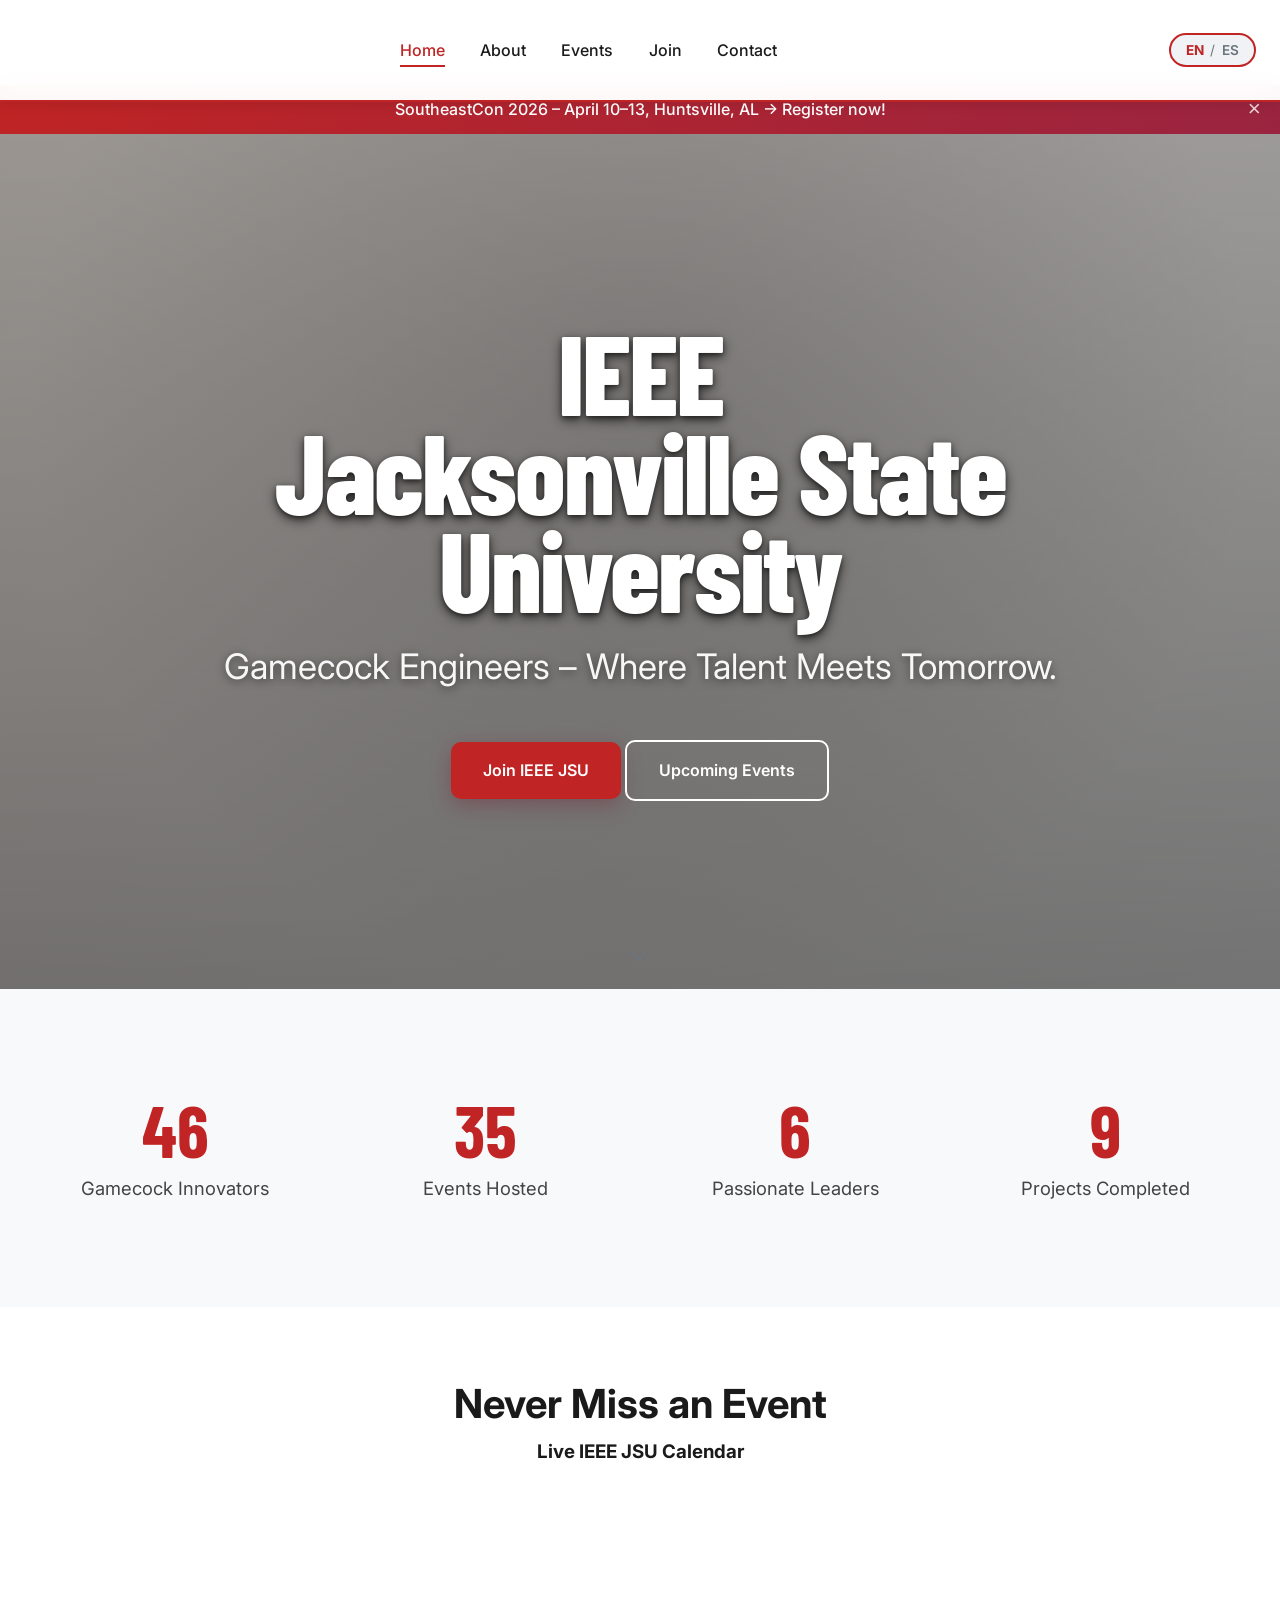
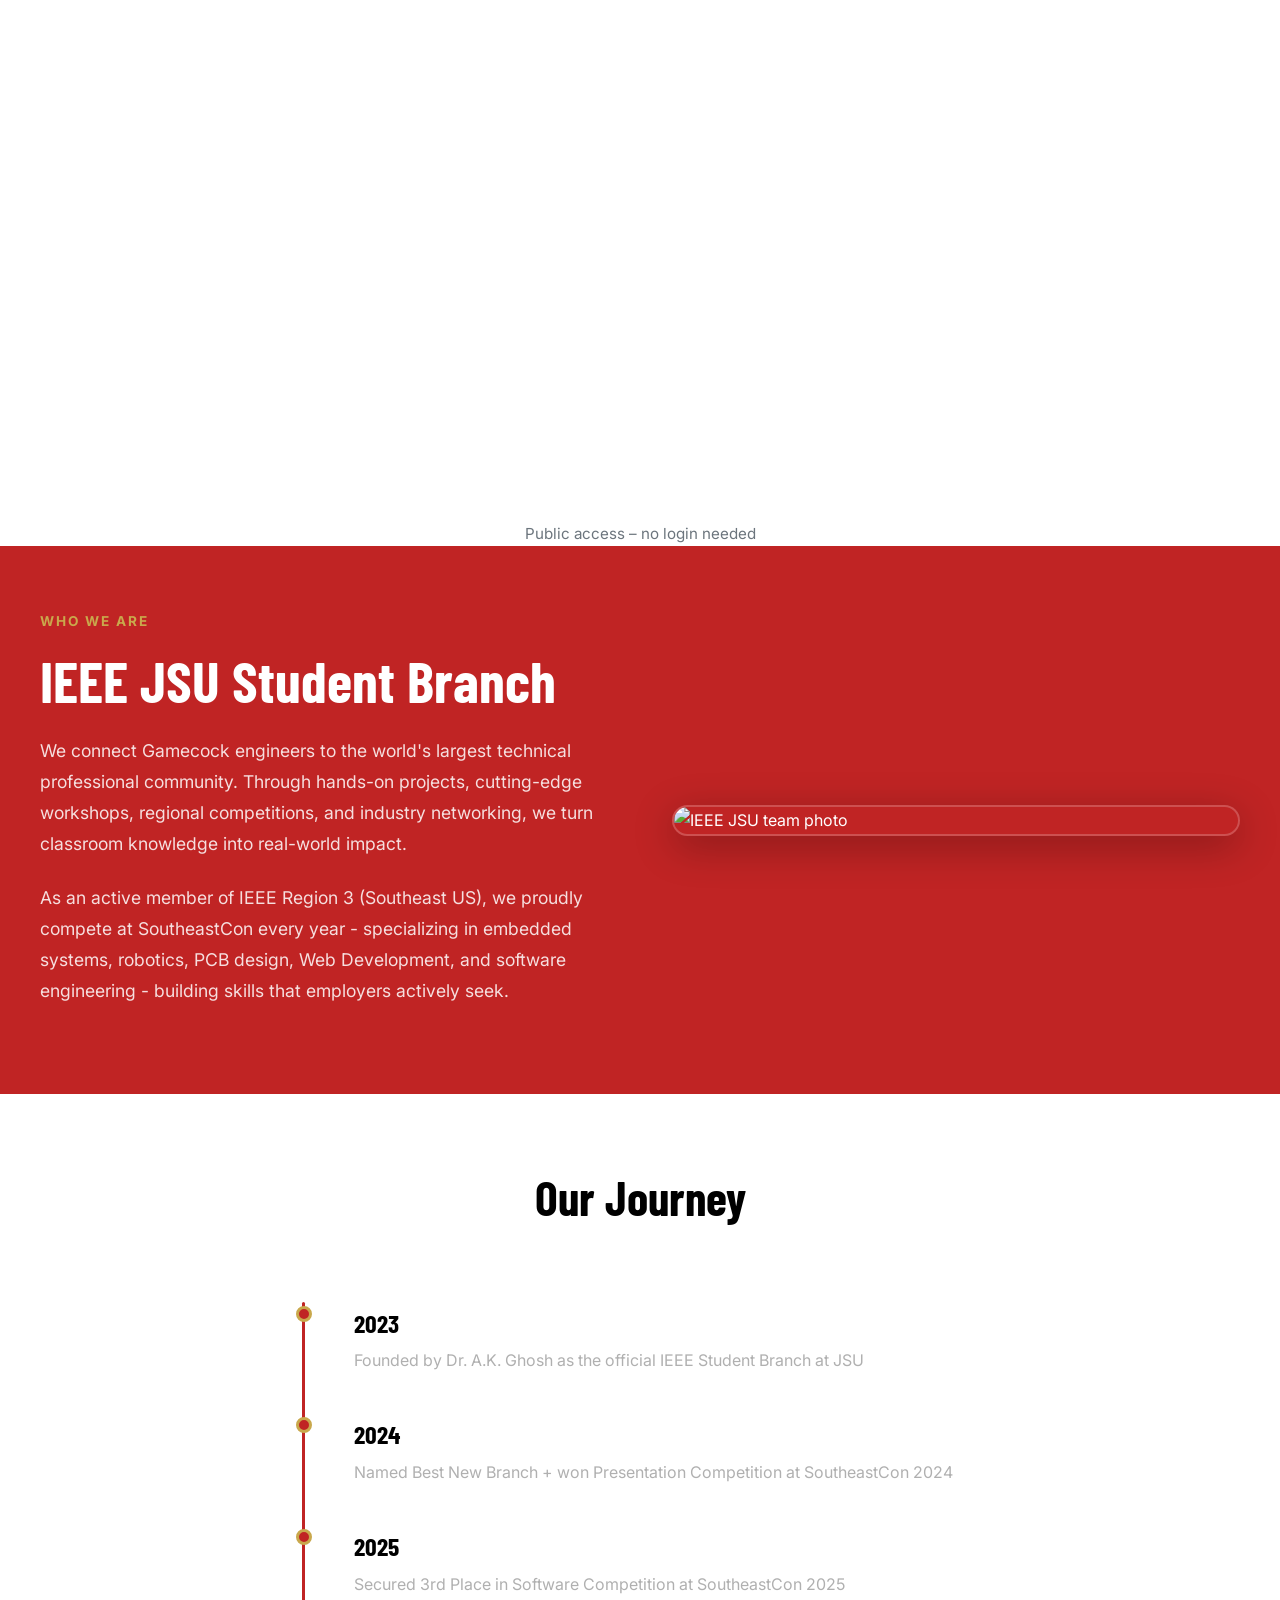
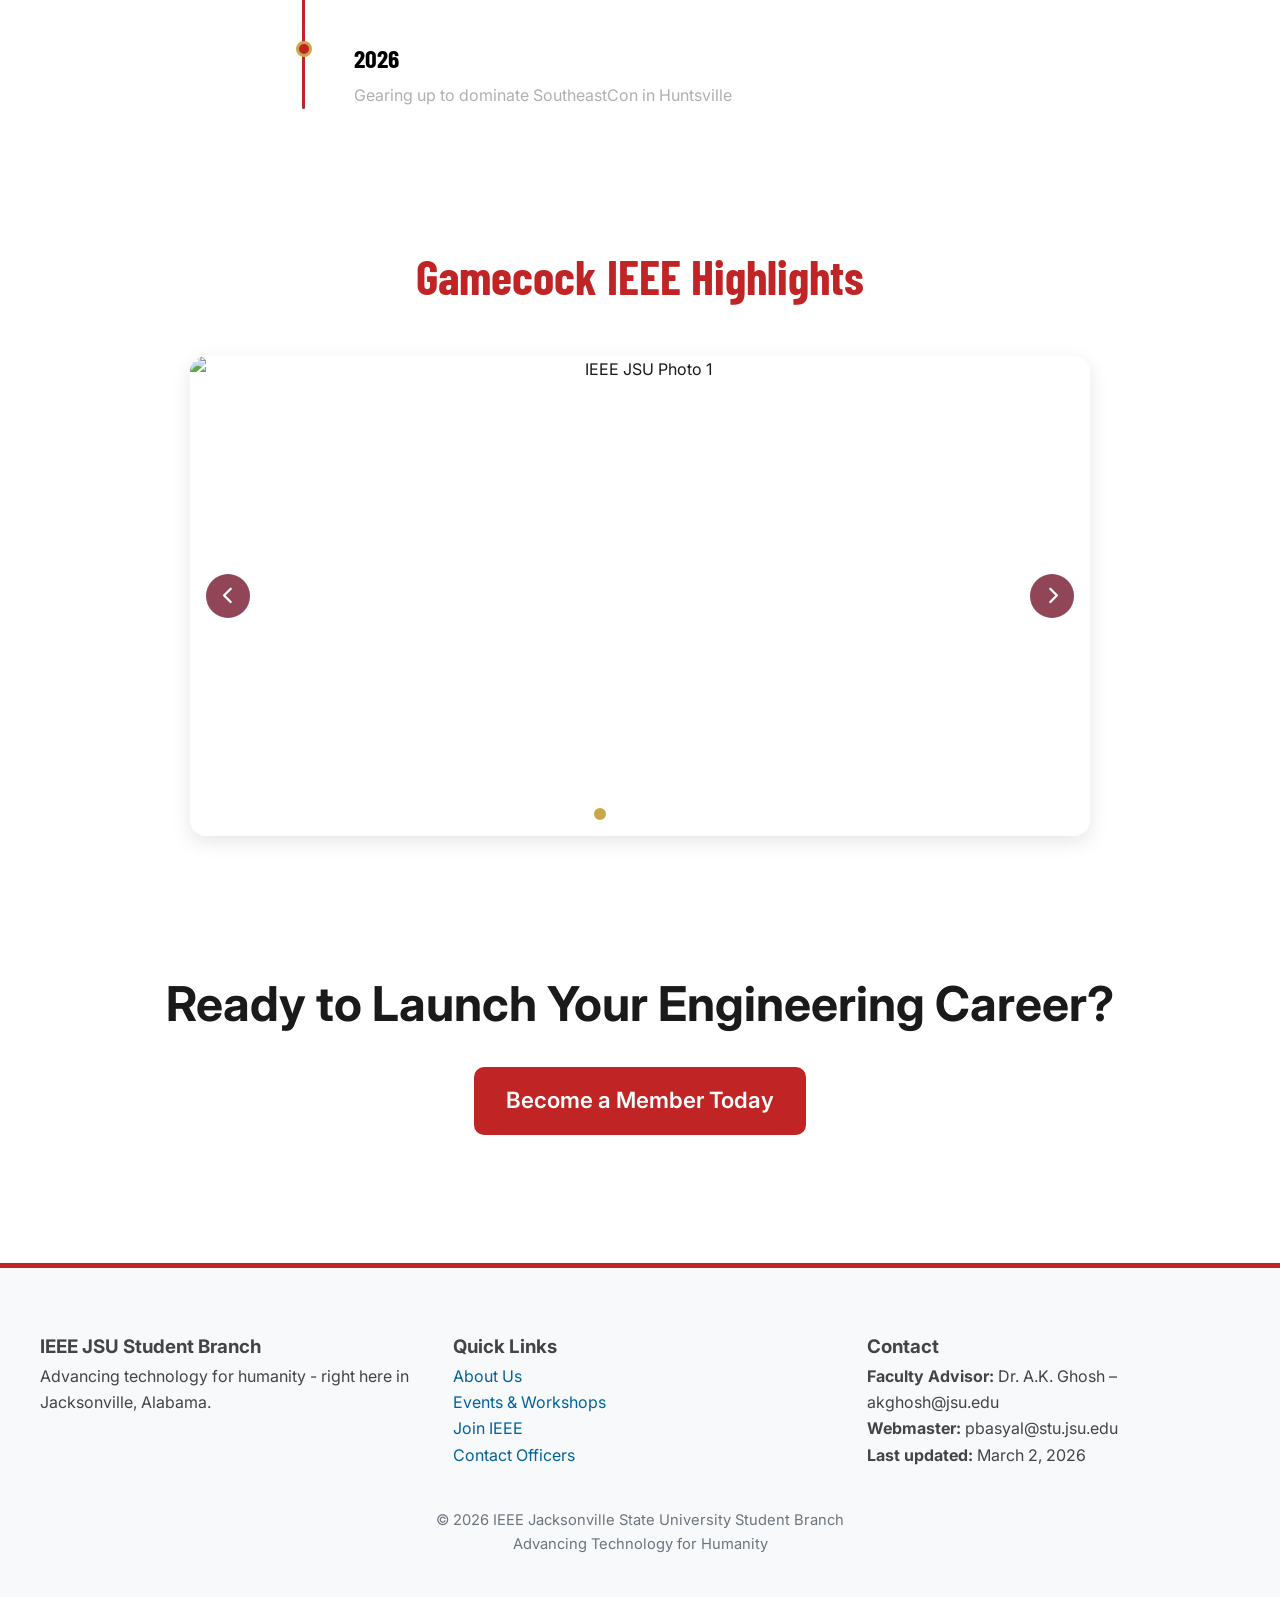
==== commit cb2d2b57: "calendar update" ====
--- a/index.html
+++ b/index.html
@@ -104,7 +104,7 @@
 <section class="calendar-section">
   <h1 class="fade-up" data-i18n="calendar.heading">Never Miss an Event</h1>
 <h3 data-i18n="calendar.live">Live IEEE JSU Calendar</h3>
-<iframe src="https://calendar.google.com/calendar/embed?src=f72c8d0b88780f9dffca788af1c1fb97197bafd5aa21e99a6b973d8d704995e5%40group.calendar.google.com&ctz=America%2FChicago"
+<iframe src="https://calendar.google.com/calendar/u/4?cid=NDE3ZWExMDVmNzE3NmIyMDU0NjEwZDhlZWIxYTlhZWI0NTJjZGFkMGRmZDRjMTQxOWI2NmYyY2RmYzM0N2QyZUBncm91cC5jYWxlbmRhci5nb29nbGUuY29t"
         class="calendar-iframe"
         frameborder="0" scrolling="no"></iframe>
 <p class="calendar-note">
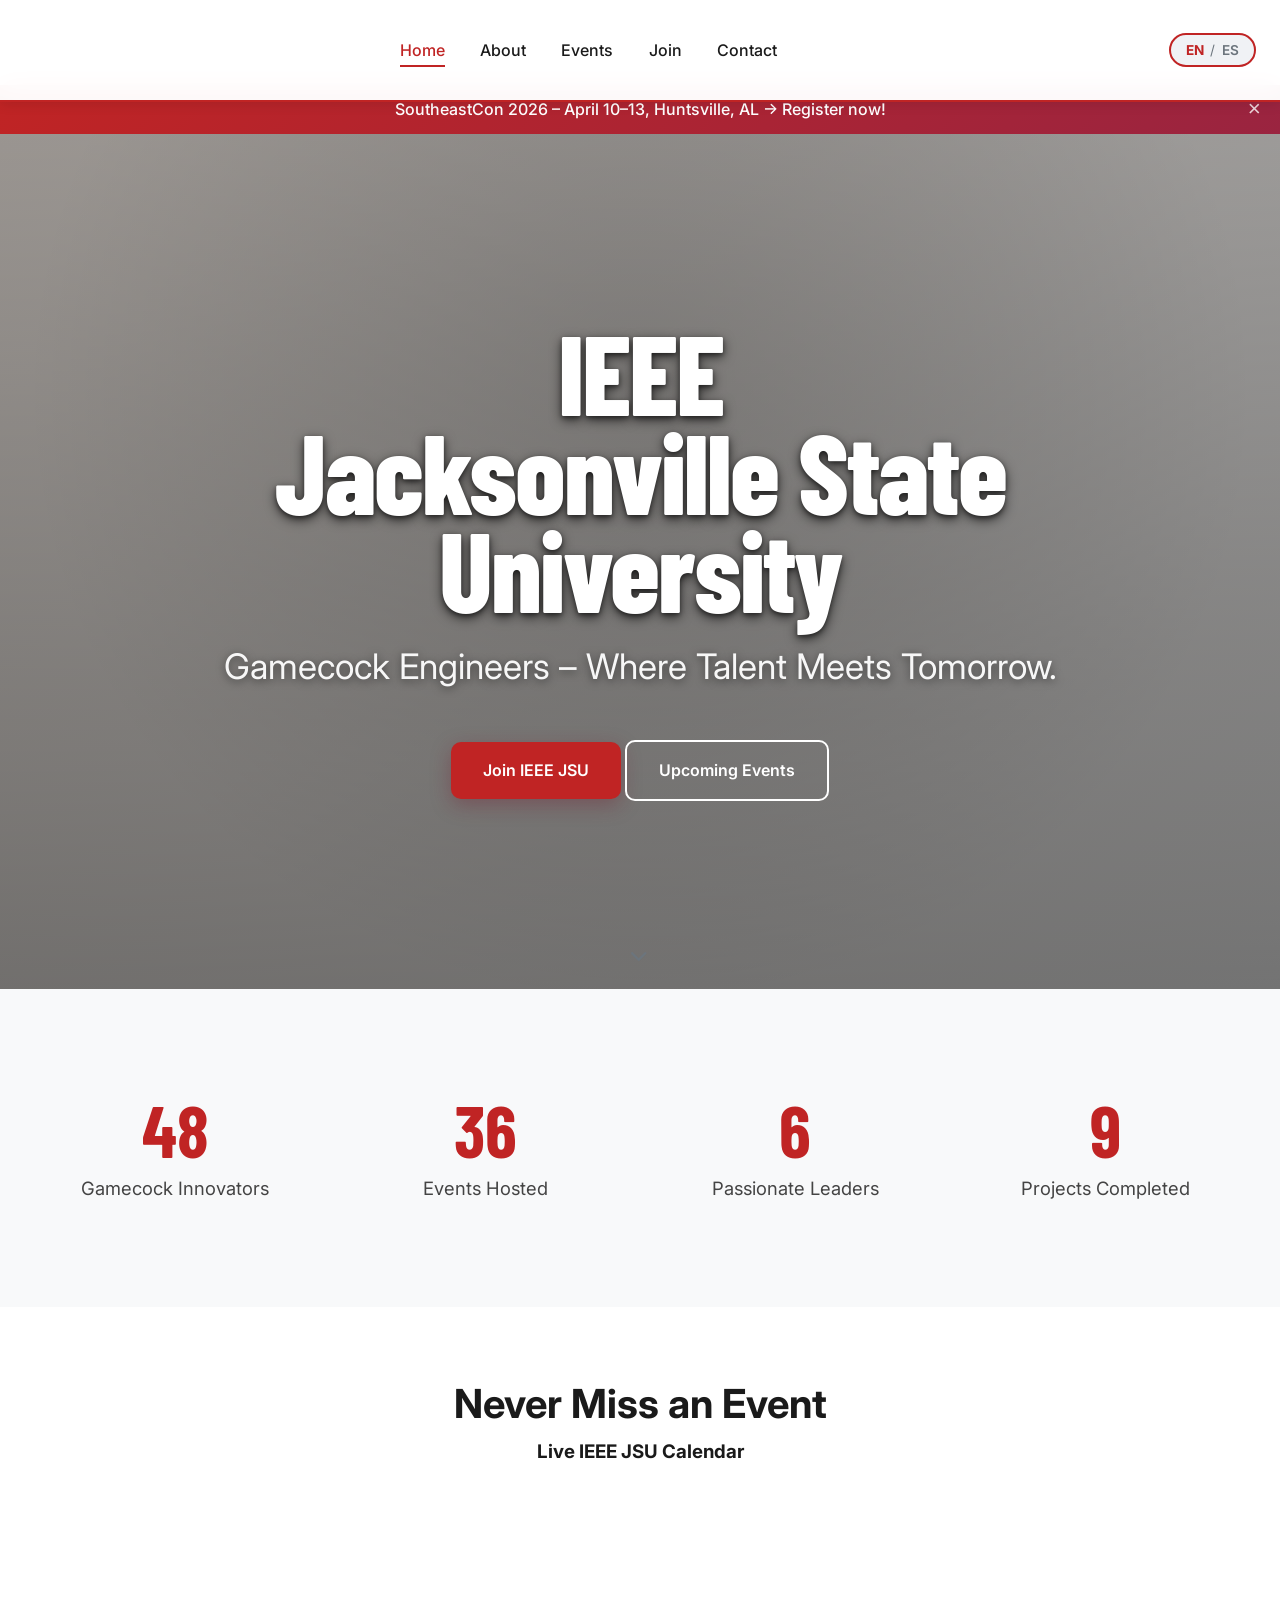
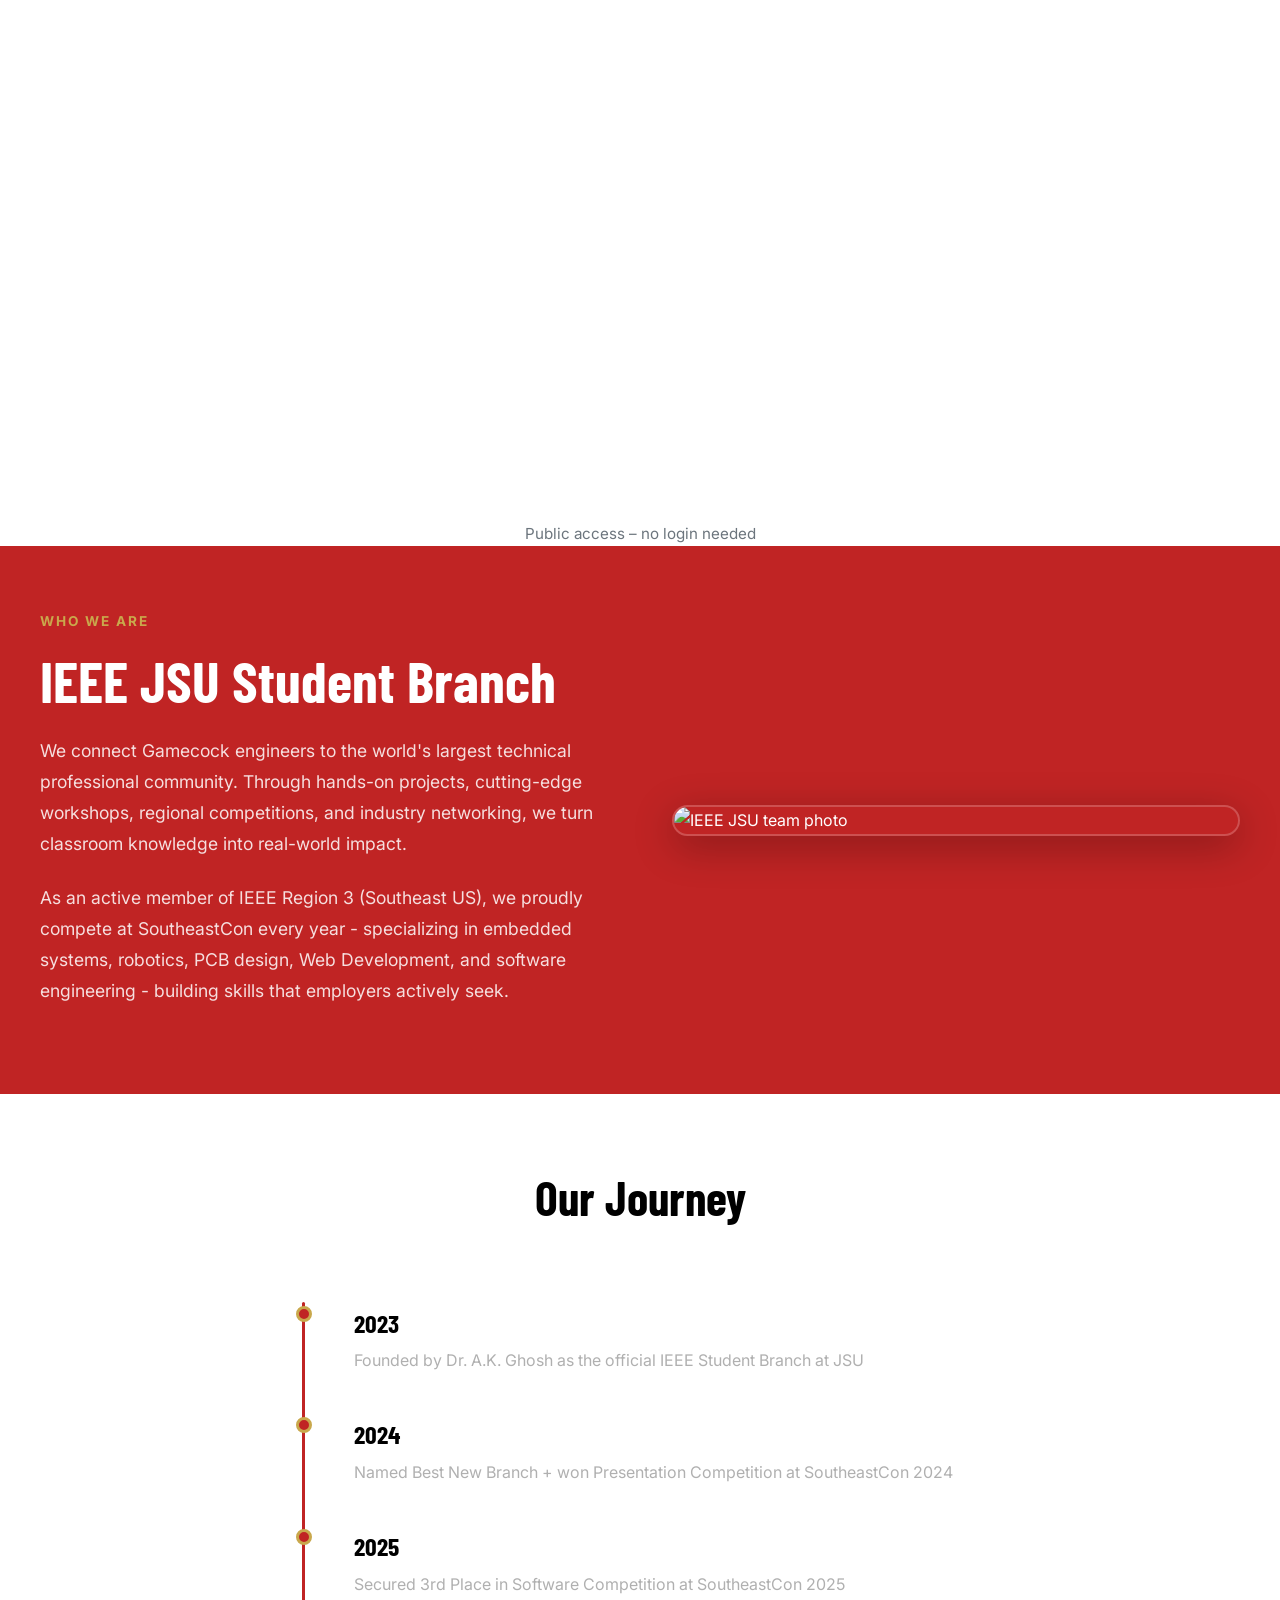
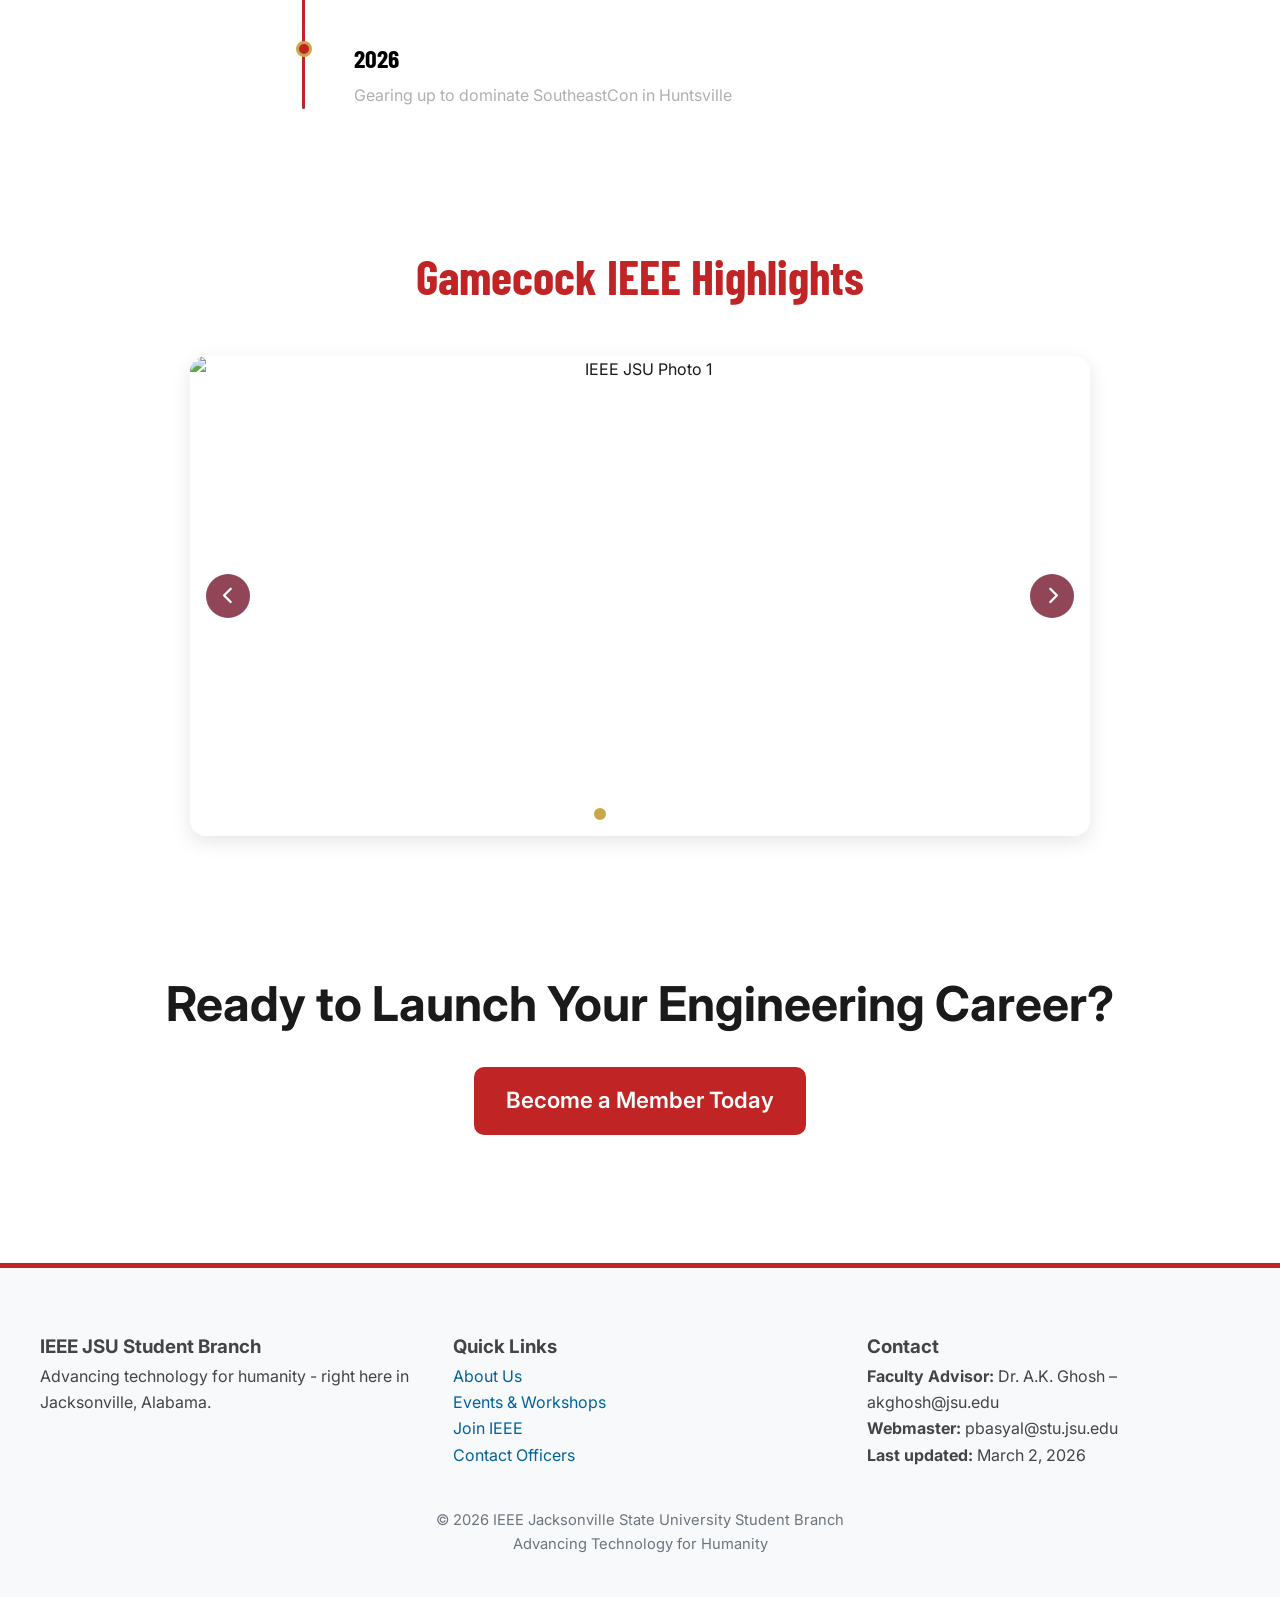
==== commit 94eeddfc: "Fix calendar embed: use proper embed URL with correct calendar ID" ====
--- a/index.html
+++ b/index.html
@@ -104,7 +104,7 @@
 <section class="calendar-section">
   <h1 class="fade-up" data-i18n="calendar.heading">Never Miss an Event</h1>
 <h3 data-i18n="calendar.live">Live IEEE JSU Calendar</h3>
-<iframe src="https://calendar.google.com/calendar/u/4?cid=NDE3ZWExMDVmNzE3NmIyMDU0NjEwZDhlZWIxYTlhZWI0NTJjZGFkMGRmZDRjMTQxOWI2NmYyY2RmYzM0N2QyZUBncm91cC5jYWxlbmRhci5nb29nbGUuY29t"
+<iframe src="https://calendar.google.com/calendar/embed?src=417ea105f7176b2054610d8eeb1a9aeb452cdad0dfd4c1419b66f2cdfc347d2e%40group.calendar.google.com&ctz=America%2FChicago"
         class="calendar-iframe"
         frameborder="0" scrolling="no"></iframe>
 <p class="calendar-note">
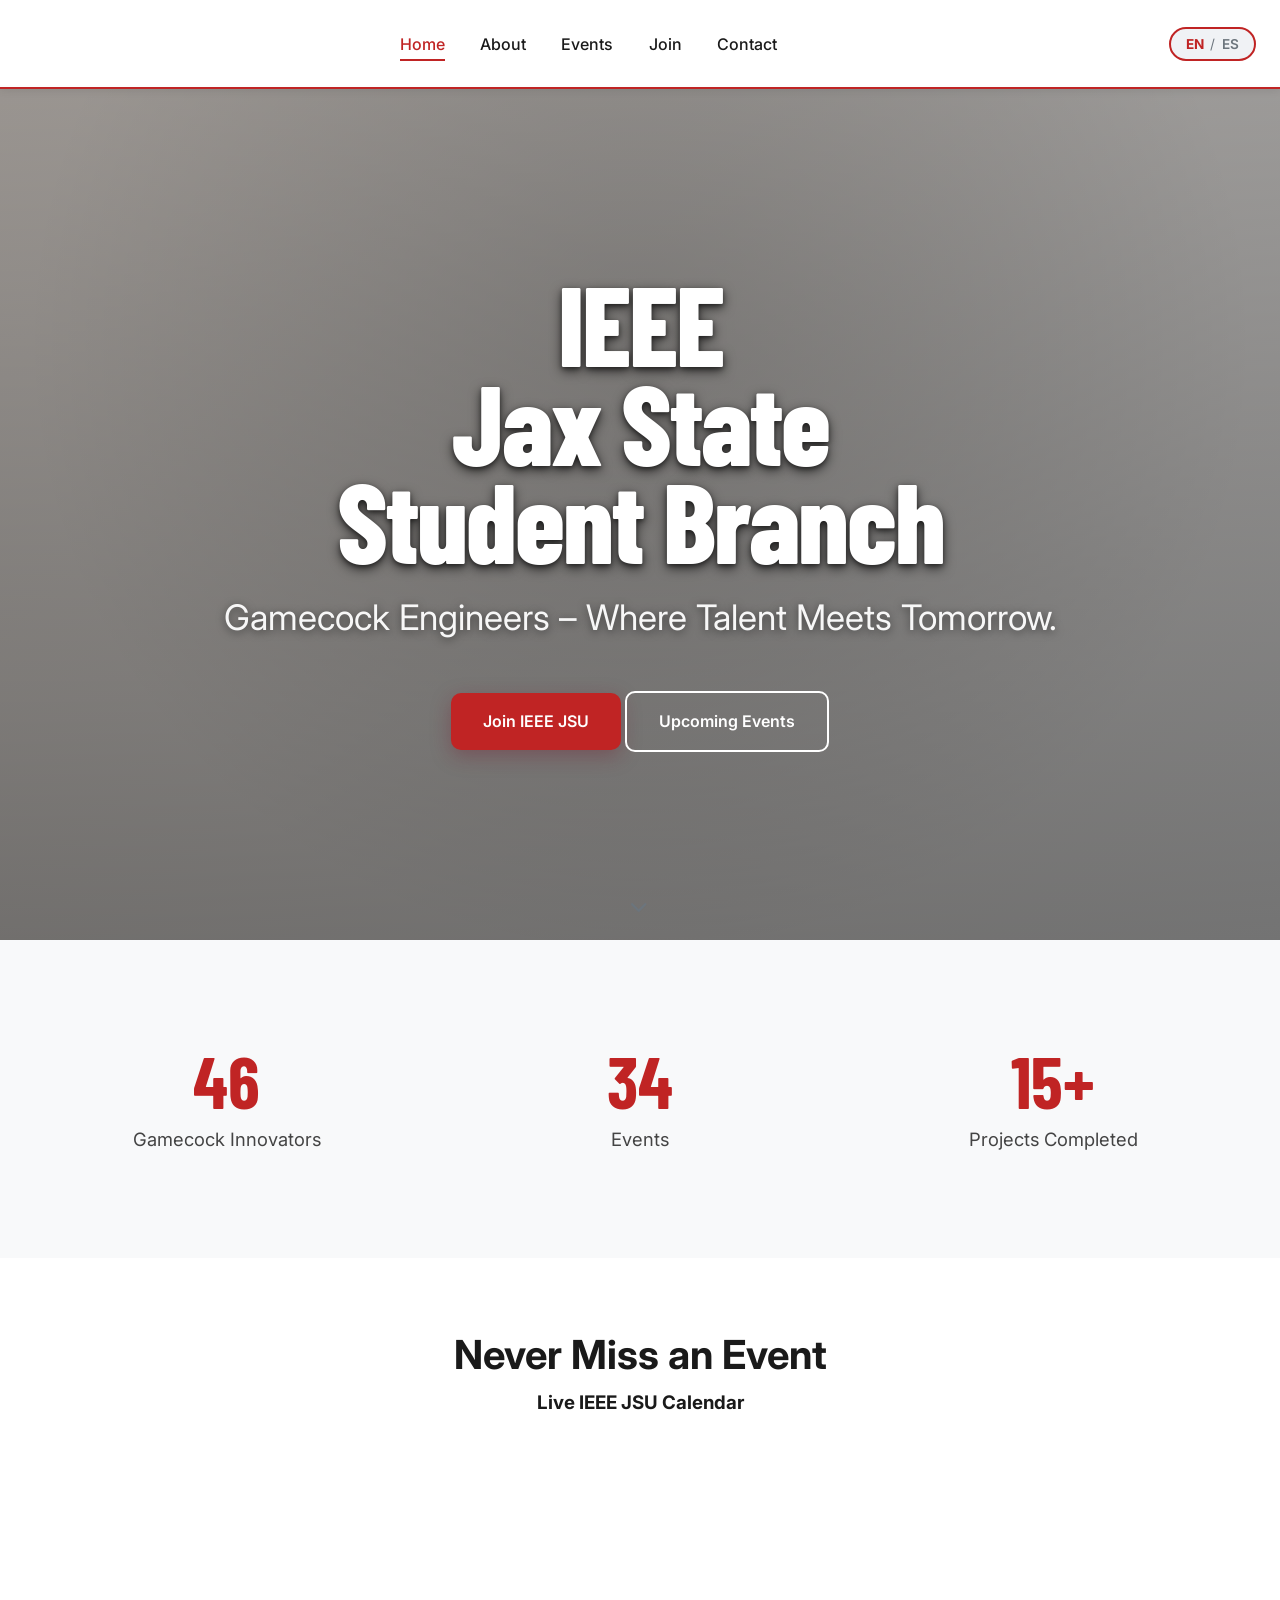
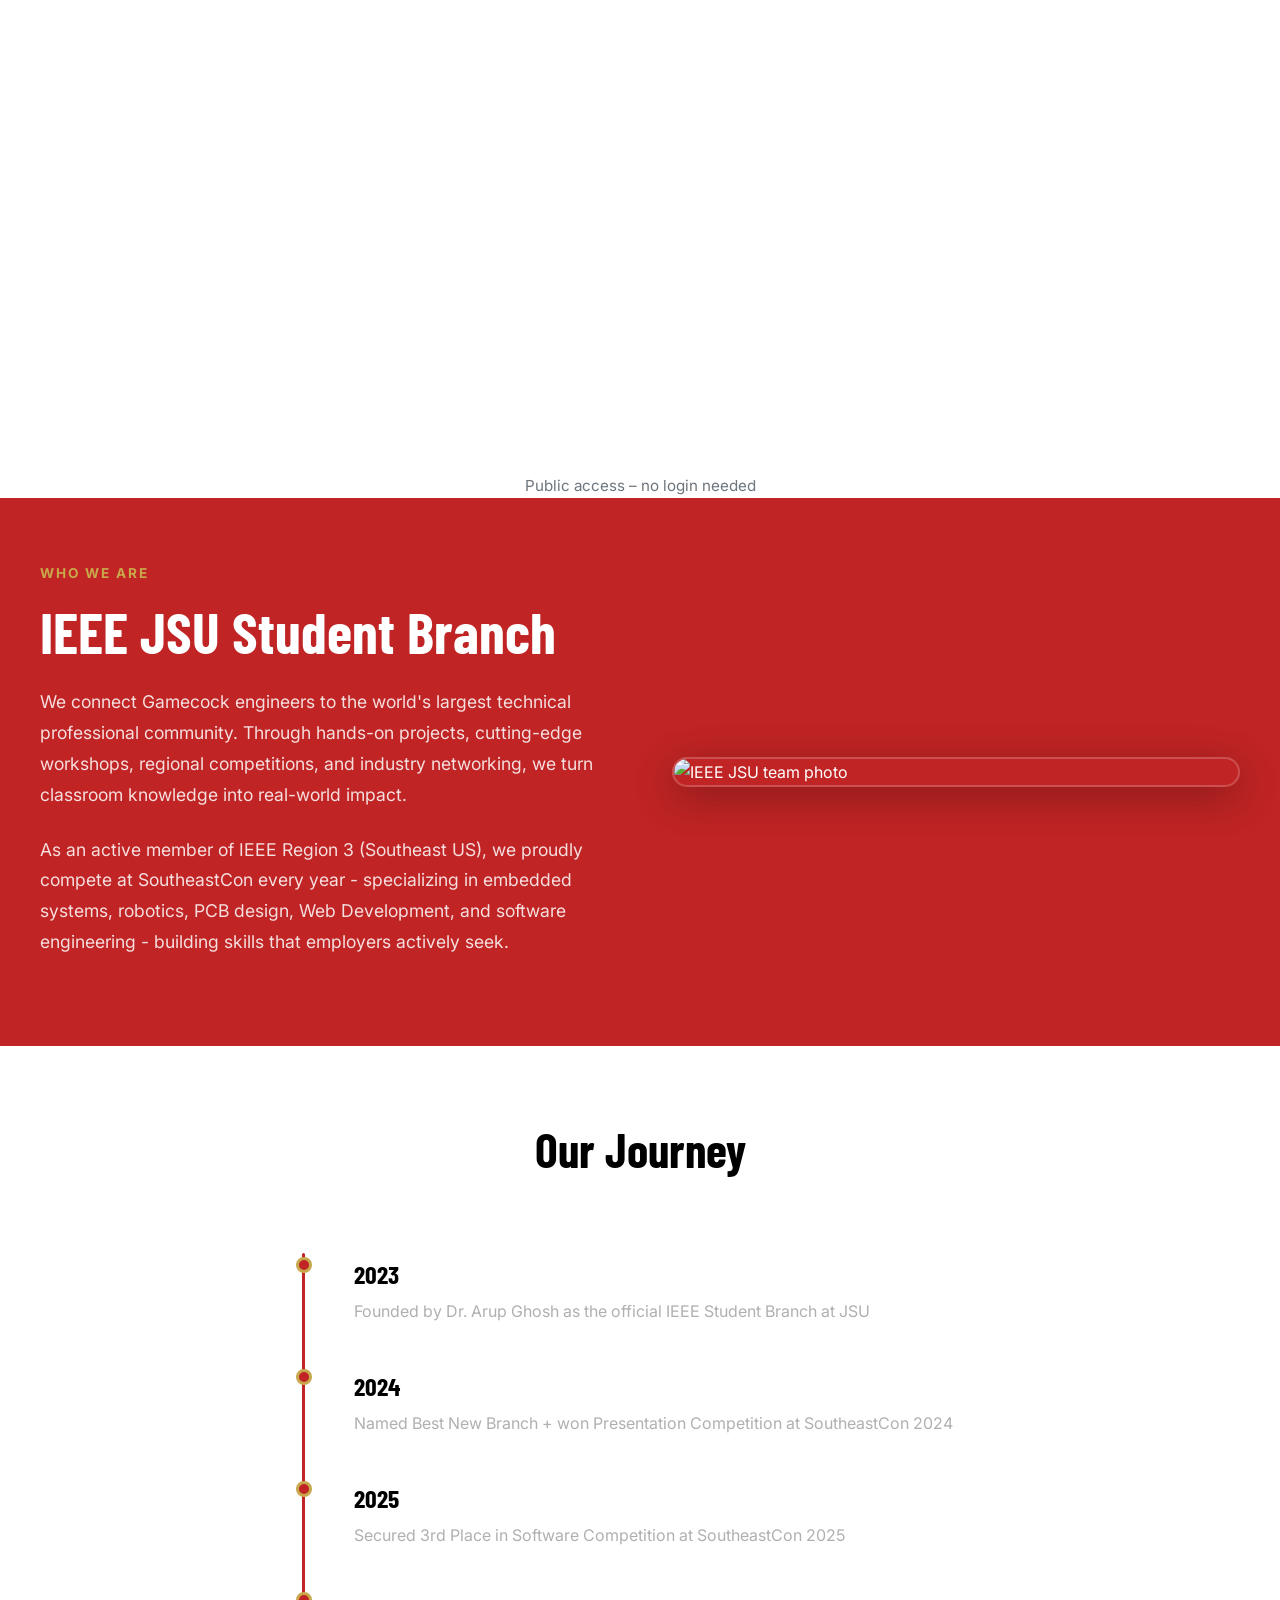
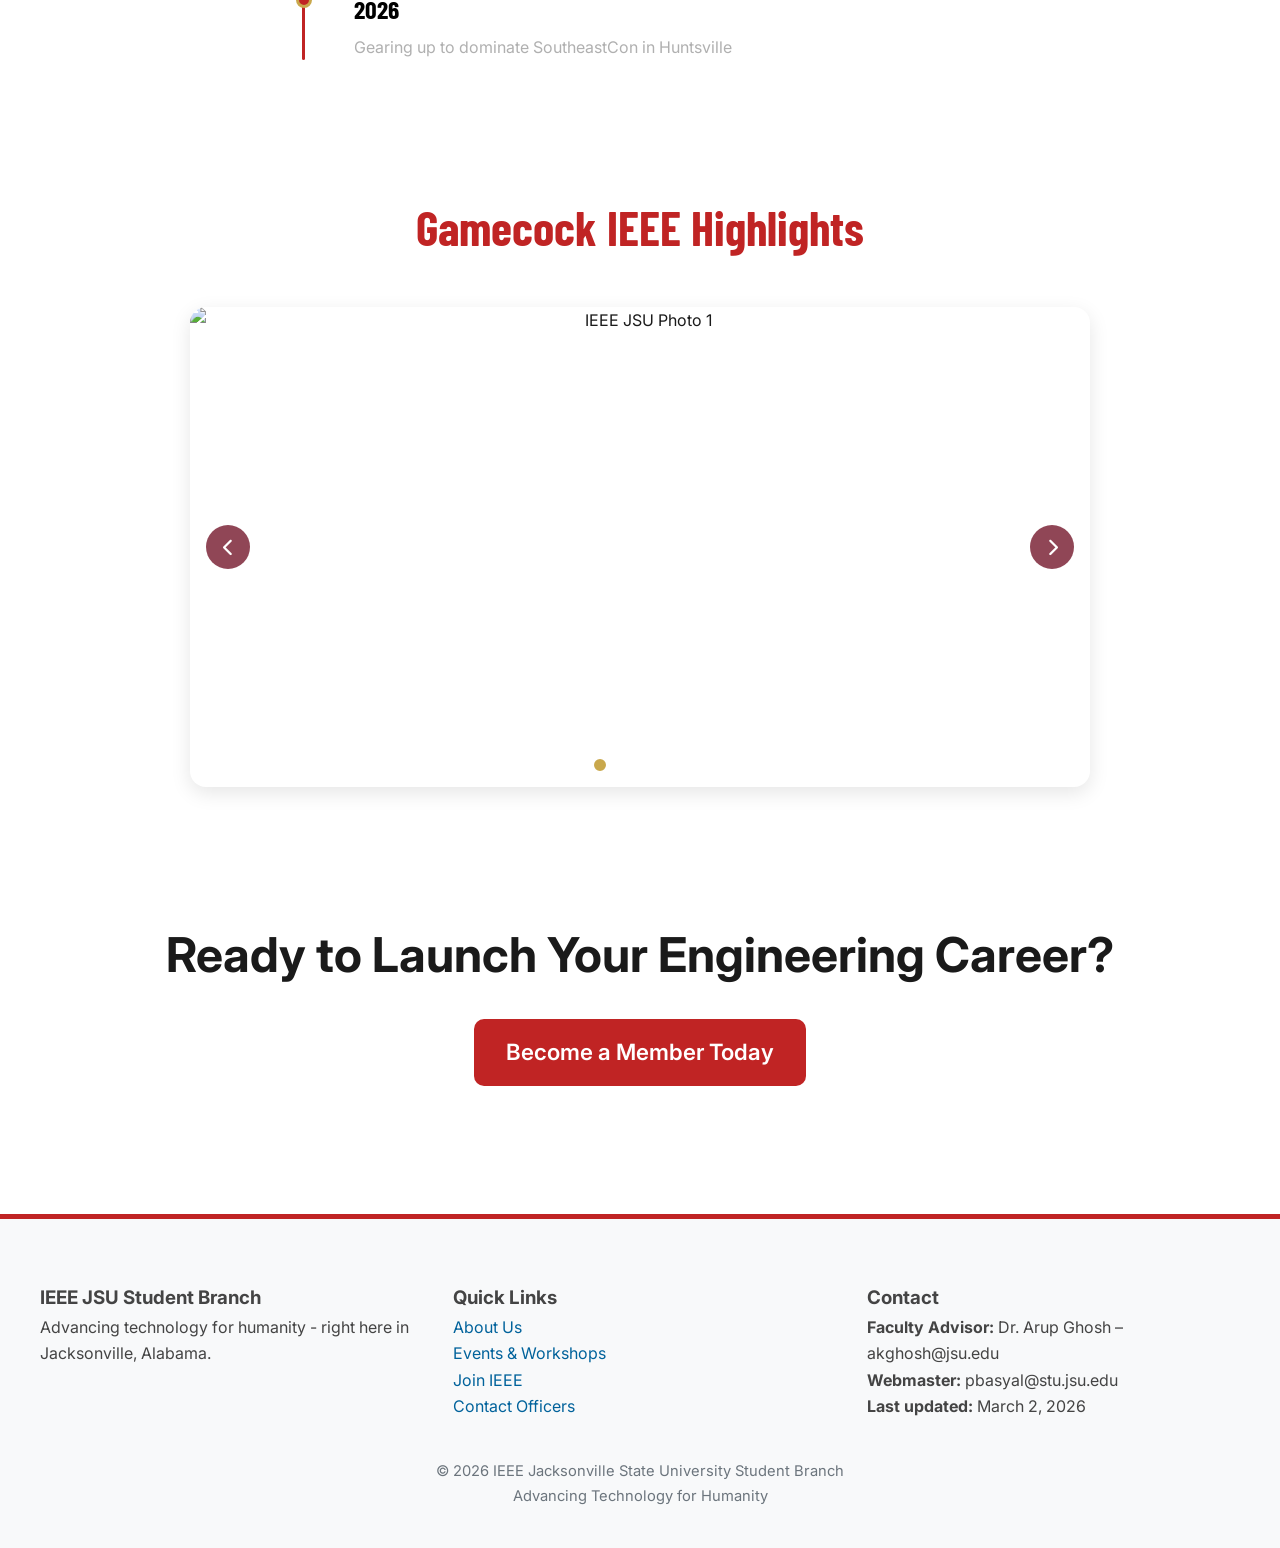
==== commit e3a6ae8b: "updated animation" ====
--- a/index.html
+++ b/index.html
@@ -3,7 +3,7 @@
 <head>
   <meta charset="UTF-8" />
   <meta name="viewport" content="width=device-width, initial-scale=1.0"/>
-  <title>IEEE JSU Student Branch – Gamecock Engineers</title>
+  <title>IEEE Jax State Student Branch</title>
   <link rel="icon" type="image/png" href="/assets/favicon-3.png">
   <meta name="description" content="IEEE Student Branch at Jacksonville State University – advancing technology through innovation, workshops, projects and professional development."/>
   <meta property="og:title" content="IEEE JSU Student Branch – Gamecock Engineers"/>
@@ -24,7 +24,7 @@
 <nav class="navbar">
   <div class="nav-container">
     <a href="index.html" class="brand">
-      <span class="gamecock"><img height="45vh" src="assets/logo-nnn.png" alt=""></span>
+      <span class="gamecock"><img height="45vh" src="assets/logo-new.png" alt=""></span>
     </a>
 
     <button class="hamburger" aria-label="Toggle menu">
@@ -47,28 +47,18 @@
   </div>
 </nav>
 
-<!-- Announcement -->
-<div id="announcement-banner" class="announcement-banner">
-  <div class="announcement-text rotating-text" data-texts='[
-    "SoutheastCon 2026 – April 10–13, Gainesville, FL → Register now!",
-    "Weekly Tech Workshops every Thursday 6PM – Ayers Hall 201",
-    "IEEE Project Competition submissions due March 15th"
-  ]'>
-    SoutheastCon 2026 – April 10–13, Huntsville, AL → Register now!
-  </div>
-  <button class="banner-close" aria-label="Close announcement" data-i18n-aria="banner.close">×</button>
-</div>
-
 <!-- Hero -->
 <section class="hero">
   <div class="hero-content">
-    <h1 data-i18n="hero.title">IEEE<br>Jacksonville State<br>University</h1>
+    <div class="fade-up">
+    <h1 data-i18n="hero.title">IEEE<br>Jax State<br>Student Branch</h1>
     <p class="subtitle" data-i18n="hero.subtitle">Gamecock Engineers – Where Talent Meets Tomorrow.</p>
 
     <div class="hero-buttons">
       <a href="members.html" class="btn btn-primary" data-i18n="hero.join">Join IEEE JSU</a>
       <a href="events.html" class="btn btn-outline" data-i18n="hero.events">Upcoming Events</a>
     </div>
+    </div>
   </div>
   <span class="scroll-indicator"><i class="fas fa-chevron-down"></i></span>
 </section>
@@ -84,16 +74,13 @@
     
     <div class="stat-item stagger-child">
       <div class="stat-number" data-target="45">0</div>
-      <p class="stat-label" data-i18n="stats.events">Events Hosted</p>
-    </div>
+      <p class="stat-label" data-i18n="stats.events">Events </p>
+    </div>
+    
+    
     
     <div class="stat-item stagger-child">
-      <div class="stat-number" data-target="8">0</div>
-      <p class="stat-label" data-i18n="stats.officers">Passionate Leaders</p>
-    </div>
-    
-    <div class="stat-item stagger-child">
-      <div class="stat-number" data-target="12">0</div>
+      <div class="stat-number" data-target="20+">0</div>
       <p class="stat-label" data-i18n="stats.projects">Projects Completed</p>
     </div>
     
@@ -139,7 +126,7 @@
       <div class="timeline-dot"></div>
       <div class="timeline-content">
         <h3 class="timeline-year" data-i18n="timeline.y2023">2023</h3>
-        <p data-i18n="timeline.d2023">Founded by Dr. A.K. Ghosh as the official IEEE Student Branch at JSU</p>
+        <p data-i18n="timeline.d2023">Founded by Dr. Arup Ghosh as the official IEEE Student Branch at JSU</p>
       </div>
     </div>
     <div class="timeline-item fade-up">
@@ -219,7 +206,7 @@
 
     <div>
       <h3 data-i18n="footer.contactTitle">Contact</h3>
-      <p><strong data-i18n="footer.advisor">Faculty Advisor:</strong> Dr. A.K. Ghosh – akghosh@jsu.edu</p>
+      <p><strong data-i18n="footer.advisor">Faculty Advisor:</strong> Dr. Arup Ghosh – akghosh@jsu.edu</p>
       <p><strong data-i18n="footer.webmaster">Webmaster:</strong> pbasyal@stu.jsu.edu</p>
       <p><strong data-i18n="footer.updated">Last updated:</strong> March 2, 2026</p>
     </div>
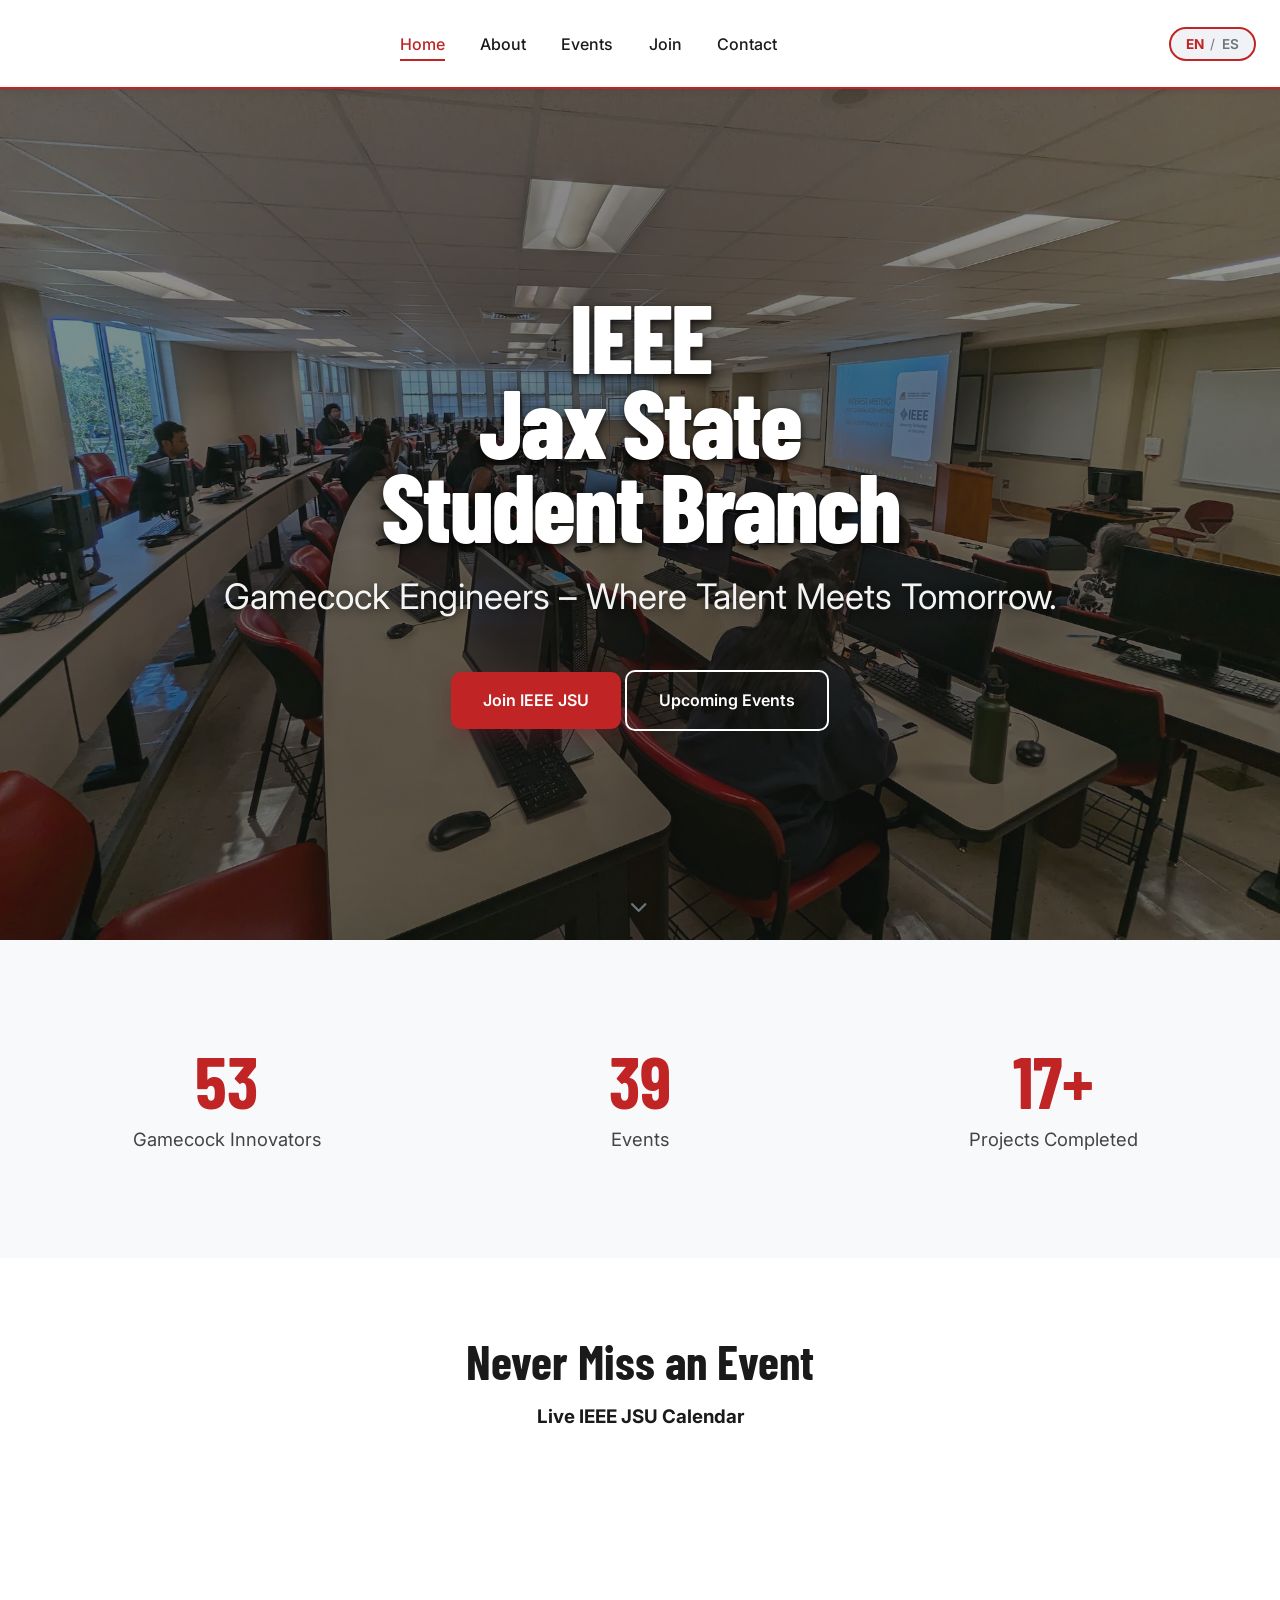
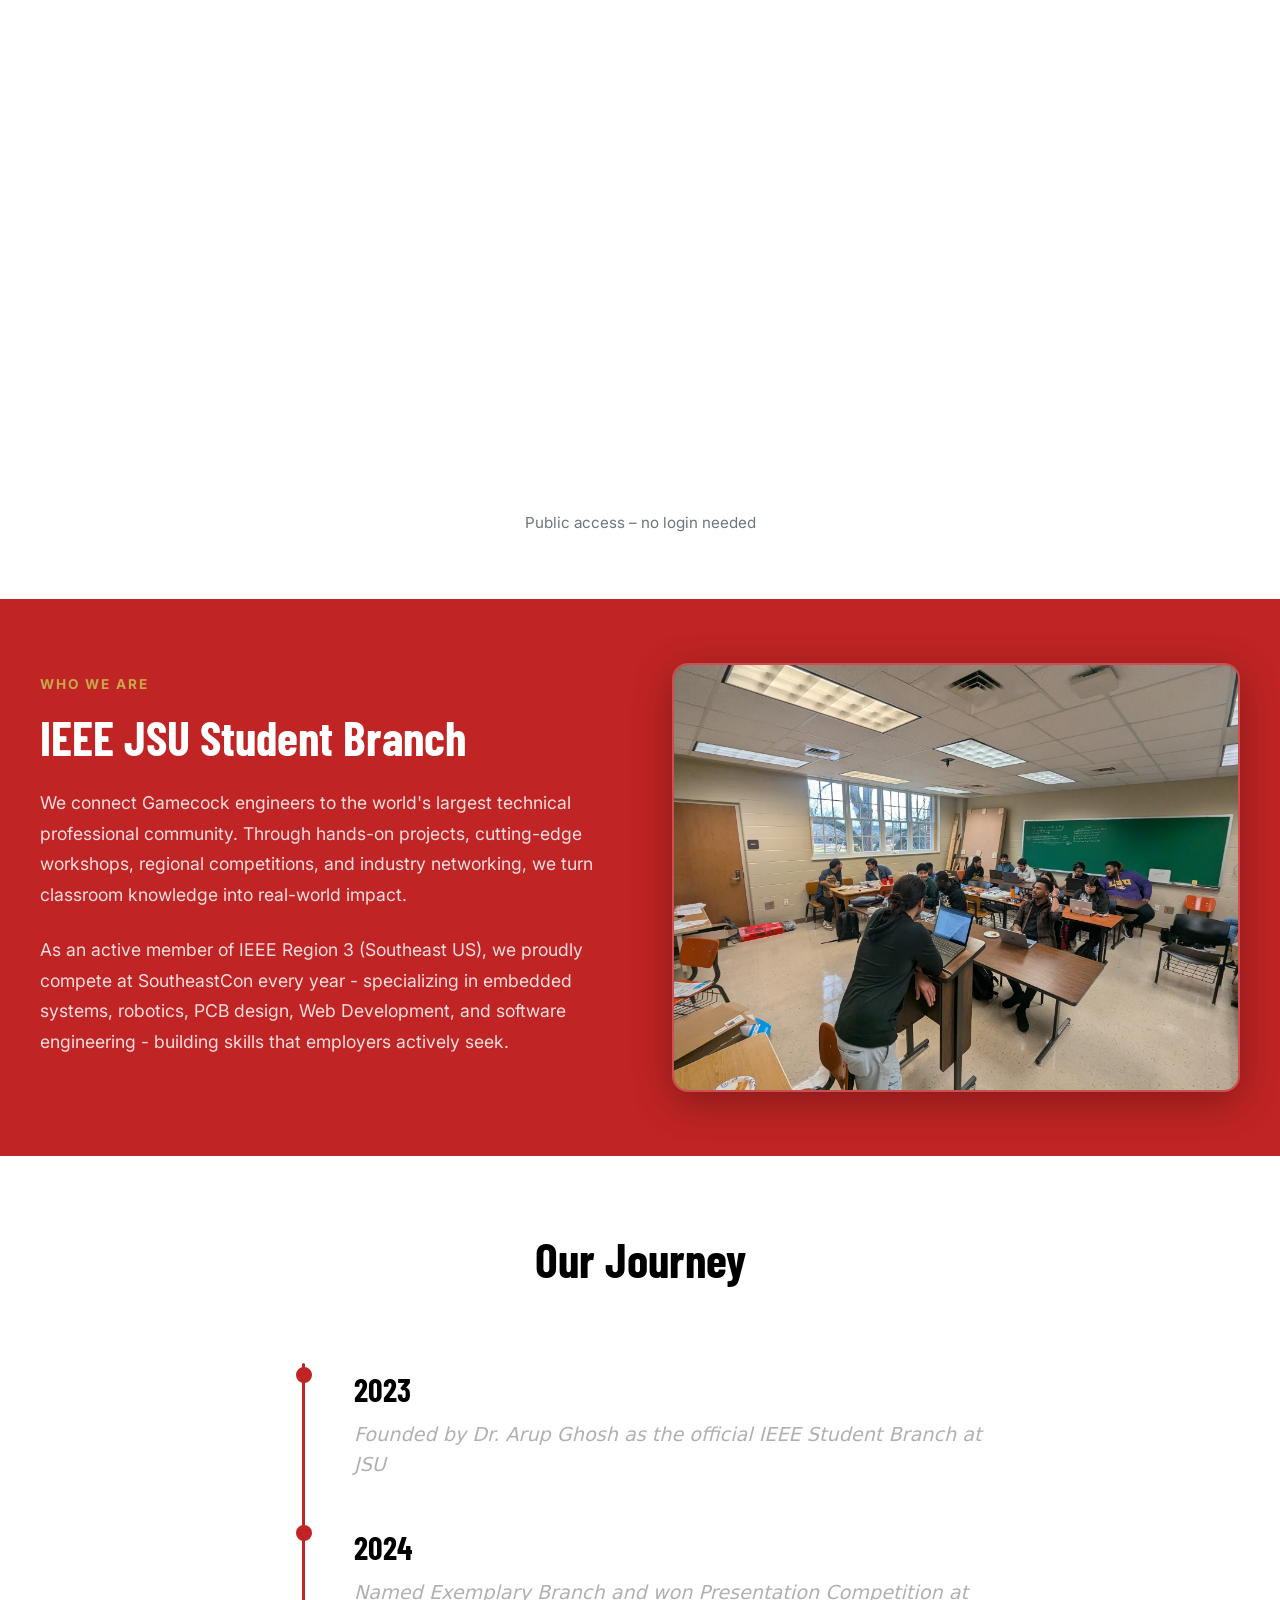
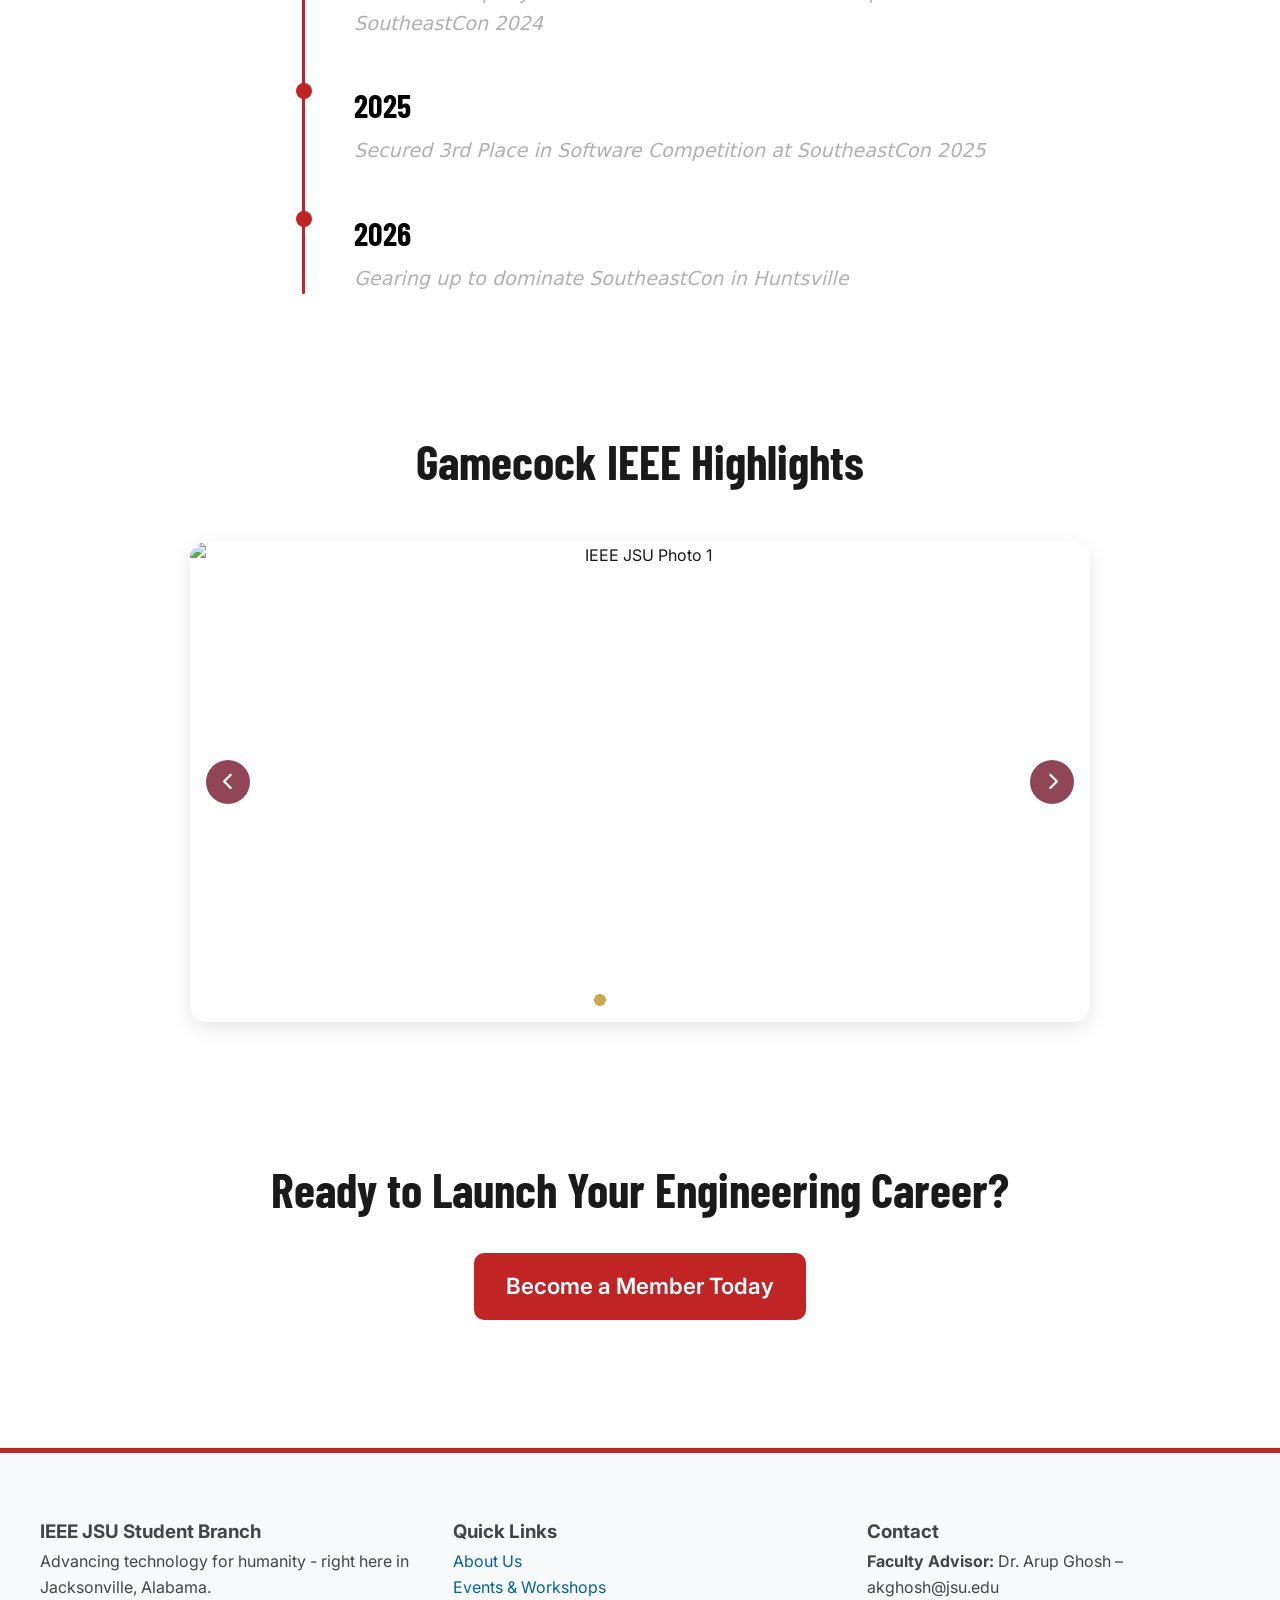
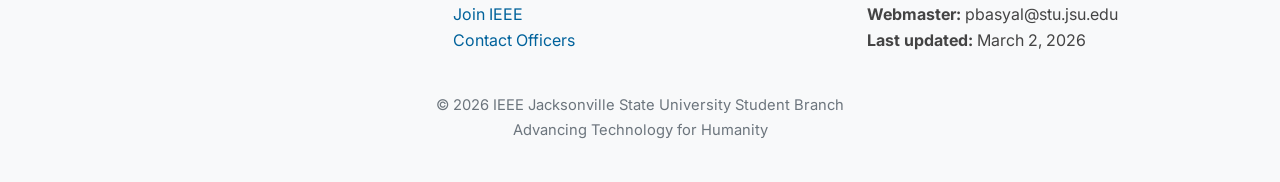
==== commit ad00ce87: "Added Pictures" ====
--- a/index.html
+++ b/index.html
@@ -113,7 +113,7 @@
       </p>
     </div>
     <div class="about-feature__image slide-right">
-      <img src="assets/jsu-computer-science-students-win-awards-at-confer_198loHt.webp" alt="IEEE JSU team photo" loading="lazy">
+      <img src="assets/Homepage_AboutUs.webp" alt="IEEE JSU team photo" loading="lazy">
     </div>
   </div>
 </section>
@@ -133,7 +133,7 @@
       <div class="timeline-dot"></div>
       <div class="timeline-content">
         <h3 class="timeline-year" data-i18n="timeline.y2024">2024</h3>
-        <p data-i18n="timeline.d2024">Named Best New Branch + won Presentation Competition at SoutheastCon 2024</p>
+        <p data-i18n="timeline.d2024">Named Exemplary Branch and won Presentation Competition at SoutheastCon 2024</p>
       </div>
     </div>
     <div class="timeline-item fade-up">
--- a/styles.css
+++ b/styles.css
@@ -215,6 +215,55 @@
 
 .announcement-banner.hidden { display: none; }
 
+
+/* ────────────────────────────────────────────────
+   Page Specific Hero images
+───────────────────────────────────────────────── */
+
+/* Page-specific hero/page-header backgrounds */
+
+/* Home (index.html) – big group/energy image */
+.hero::after {
+  background: url("/assets/hero-images/Home_Hero_Image.webp") center / cover no-repeat !important;
+  opacity: 0.9;
+  z-index: 0;
+}
+
+/* About Us – team/lab photo */
+body:has(.about-main) .page-header::after {
+  background: url("/assets/Homepage_AboutUs.webp") center / cover no-repeat !important;
+  opacity: 0.9;   /* slightly lower opacity for text readability */
+  z-index: 0;
+}
+
+/* Events – action/workshop shot */
+body:has(.ev-section) .page-header::after {
+  background: url("/assets/hero-images/Events_Hero_Image.webp") center / cover no-repeat !important;
+  opacity: 0.9;
+  z-index: 0;
+}
+
+/* Members/Join – students collaborating */
+body:has(.members-main) .page-header::after {
+  background: url("/assets/hero-images/JoinP_Hero_Image.webp") center / cover no-repeat !important;
+  opacity: 0.9;
+  z-index: 0;
+}
+
+/* Contact – calm campus/engineering building */
+body:has(.contact-main) .page-header::after {
+  background: url("/assets/contact-campus-building.webp") center / cover no-repeat !important;
+  opacity: 0.35;
+  z-index: 0;
+}
+
+/* Fallback if body class missing (very safe) */
+.page-header::after:not(:has(body:has(.hero))) {
+  background: none !important;
+  opacity: 0 !important;
+}
+
+
 /* ────────────────────────────────────────────────
    Hero / Page Header
 ───────────────────────────────────────────────── */
@@ -248,9 +297,7 @@
 .page-header::after {
   content: "";
   position: absolute;
-  inset: 0;
-  background: url("/assets/jsu-computer-science-students-win-awards-at-confer_198loHt.webp") center / cover no-repeat;
-  opacity: 0.9;                       /* was 0.7 → lowered for text legibility */
+  inset: 0;  opacity: 0.9;                       /* was 0.7 → lowered for text legibility */
   z-index: 0;
 }
 
@@ -268,7 +315,7 @@
 .hero h1,
 .page-header h1 {
   font-family: 'Barlow Condensed', sans-serif;
-  font-size: clamp(4.8rem, 10vw, 7rem);
+  font-size: clamp(4.8rem, 10vw, 6rem);
   font-weight: 800;
   color: white;
   margin-bottom: 1.2rem;
@@ -352,15 +399,18 @@
 
 .calendar-section {
   margin-top: var(--space-xl);
+  margin-bottom: var(--space-xl);
   text-align: center;
   padding: 0 var(--space-md);
 }
 
 .calendar-section h1 {
-  font-size: clamp(1.4rem, 4vw, 2.5rem);
+  font-family: 'Barlow Condensed', sans-serif;
+  font-size: clamp(2rem, 4vw, 3rem);
 }
 
 .calendar-iframe {
+  margin-top: var(--space-md);
   border: 0;
   width: 90%;
   height: 70vh;
@@ -389,6 +439,7 @@
 }
 
 .cta-section h2 {
+  font-family: 'Barlow Condensed', sans-serif;
   font-size: clamp(1.6rem, 5vw, 3rem);
   margin-bottom: var(--space-md);
 }
@@ -490,7 +541,7 @@
 
 .about-main {
   padding: var(--space-xl) var(--space-lg);
-  max-width: 1400px;
+  max-width: 1300px;
   margin: 0 auto;
 }
 
@@ -500,7 +551,7 @@
 }
 
 /* ────────────────────────────────────────────────
-   About Feature Section (dark)
+   About Feature Section
 ───────────────────────────────────────────────── */
 
 .about-feature {
@@ -530,7 +581,7 @@
 
 .about-feature__heading {
   font-family: 'Barlow Condensed', sans-serif;
-  font-size: clamp(2.4rem, 5vw, 3.6rem);
+  font-size: clamp(2rem, 4vw, 3rem);
   color: #fff;
   margin-bottom: var(--space-md);
   line-height: 1.1;
@@ -555,6 +606,23 @@
   height: 100%;
   object-fit: cover;
   display: block;
+}
+
+.about-section h2 {
+  margin-top: 0.5vh;
+  font-family: 'Barlow Condensed', sans-serif;
+  font-size: clamp(2rem, 4vw, 3rem);
+  color: var(--text-primary);
+  margin-bottom: var(--space-md);
+}
+
+.about-section li {
+  margin-left: 2em;
+  margin-top: 1em;
+}
+
+.about-section ul{
+  margin-bottom: 2em;
 }
 
 @media (max-width: 768px) {
@@ -633,7 +701,7 @@
 .ev-heading {
   font-family: 'Barlow Condensed', sans-serif;
   font-size: clamp(2.5rem, 5vw, 3.5rem);
-  color: var(--jsu-maroon);
+  color: var(--text-primary);
   font-style: italic;
   margin-bottom: var(--space-lg);
 }
@@ -1298,13 +1366,13 @@
   height: 16px;
   border-radius: 50%;
   background: var(--jsu-maroon);
-  border: 3px solid var(--jsu-gold);
+  border: 3px solid var(--jsu-maroon);
   z-index: 2;
 }
 
 .timeline-year {
   font-family: 'Barlow Condensed', sans-serif;
-  font-size: 1.6rem;
+  font-size: 2rem;
   font-weight: 700;
   color: #000000;
   margin-bottom: 0.25rem;
@@ -1312,8 +1380,9 @@
 
 .timeline-content p {
   color: #b0b0b0;
-  font-size: 1rem;
+  font-size: 1.2rem;
   line-height: 1.6;
+  font-style: italic;
 }
 
 @media (max-width: 768px) {
@@ -1346,7 +1415,7 @@
 .gallery-title {
   font-family: 'Barlow Condensed', sans-serif;
   font-size: clamp(2rem, 4vw, 3rem);
-  color: var(--jsu-maroon);
+  color: var(--text-primary);
   margin-bottom: var(--space-lg);
 }
 
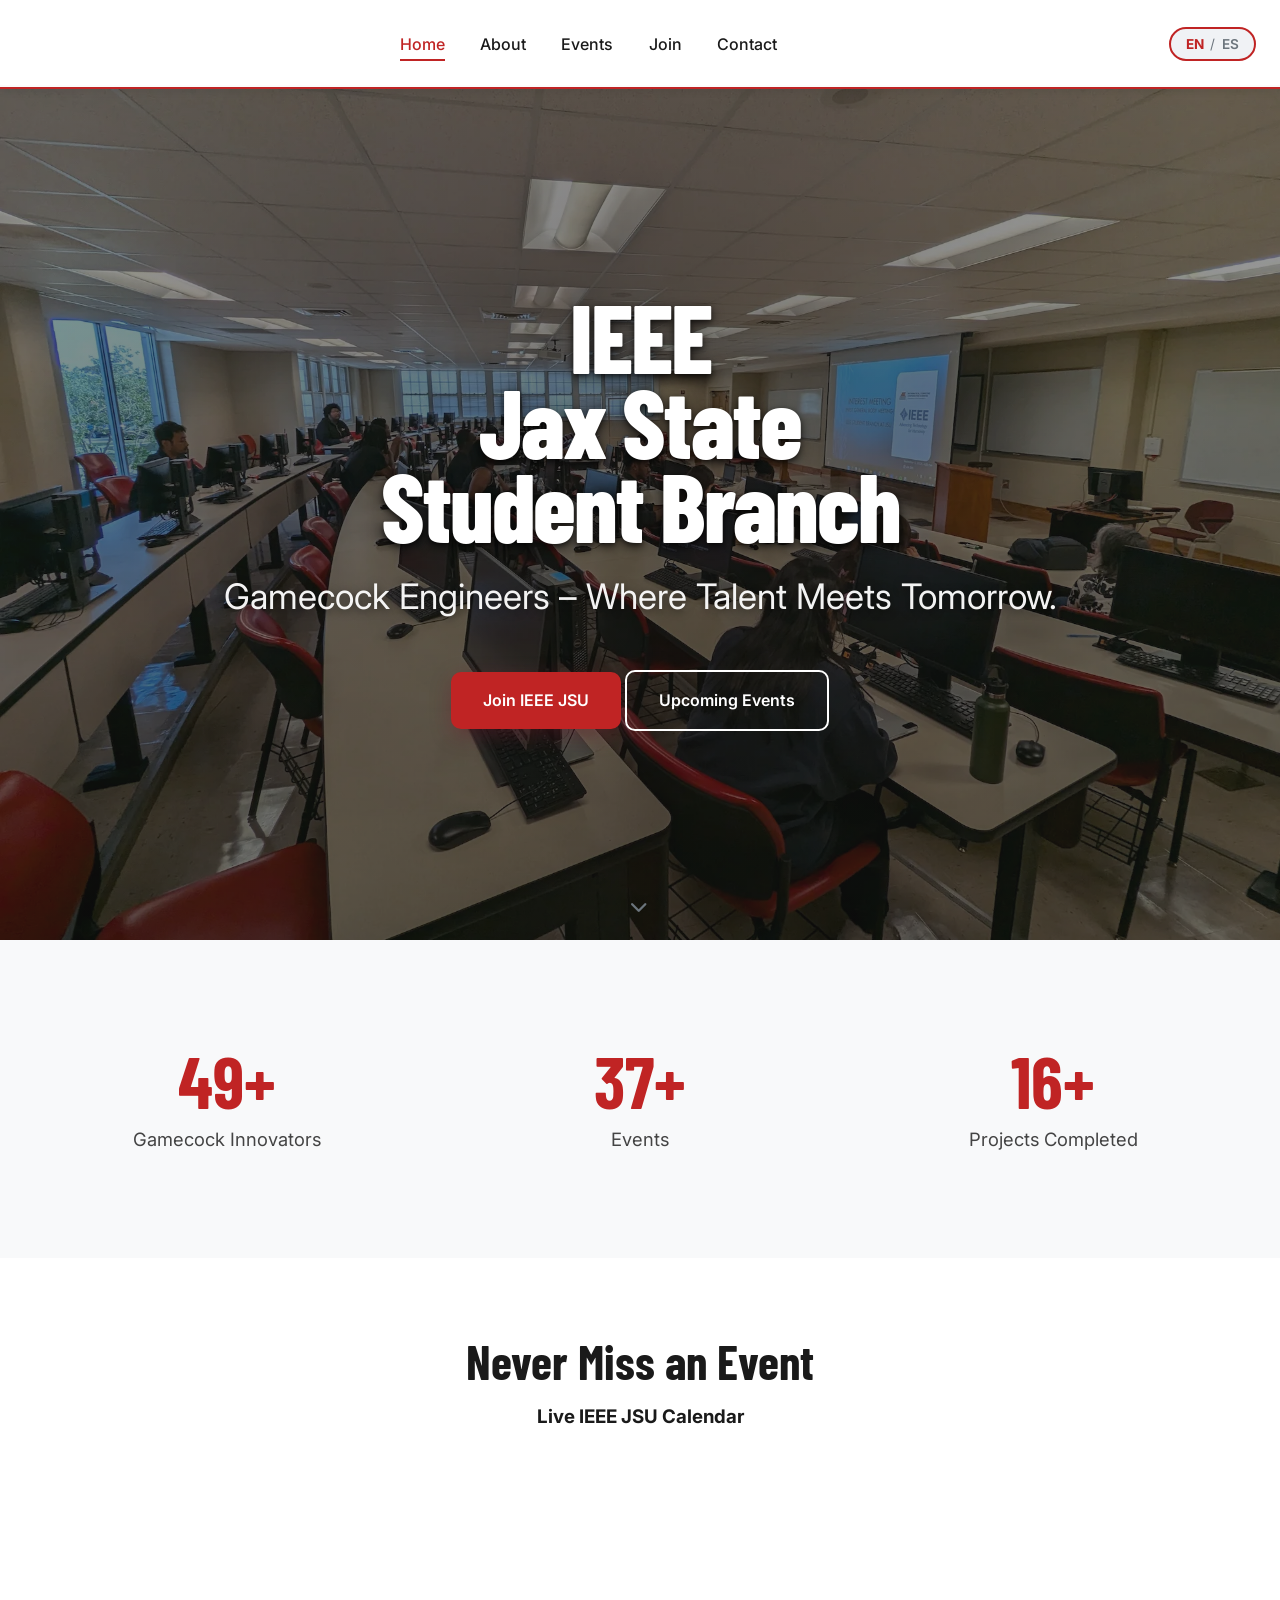
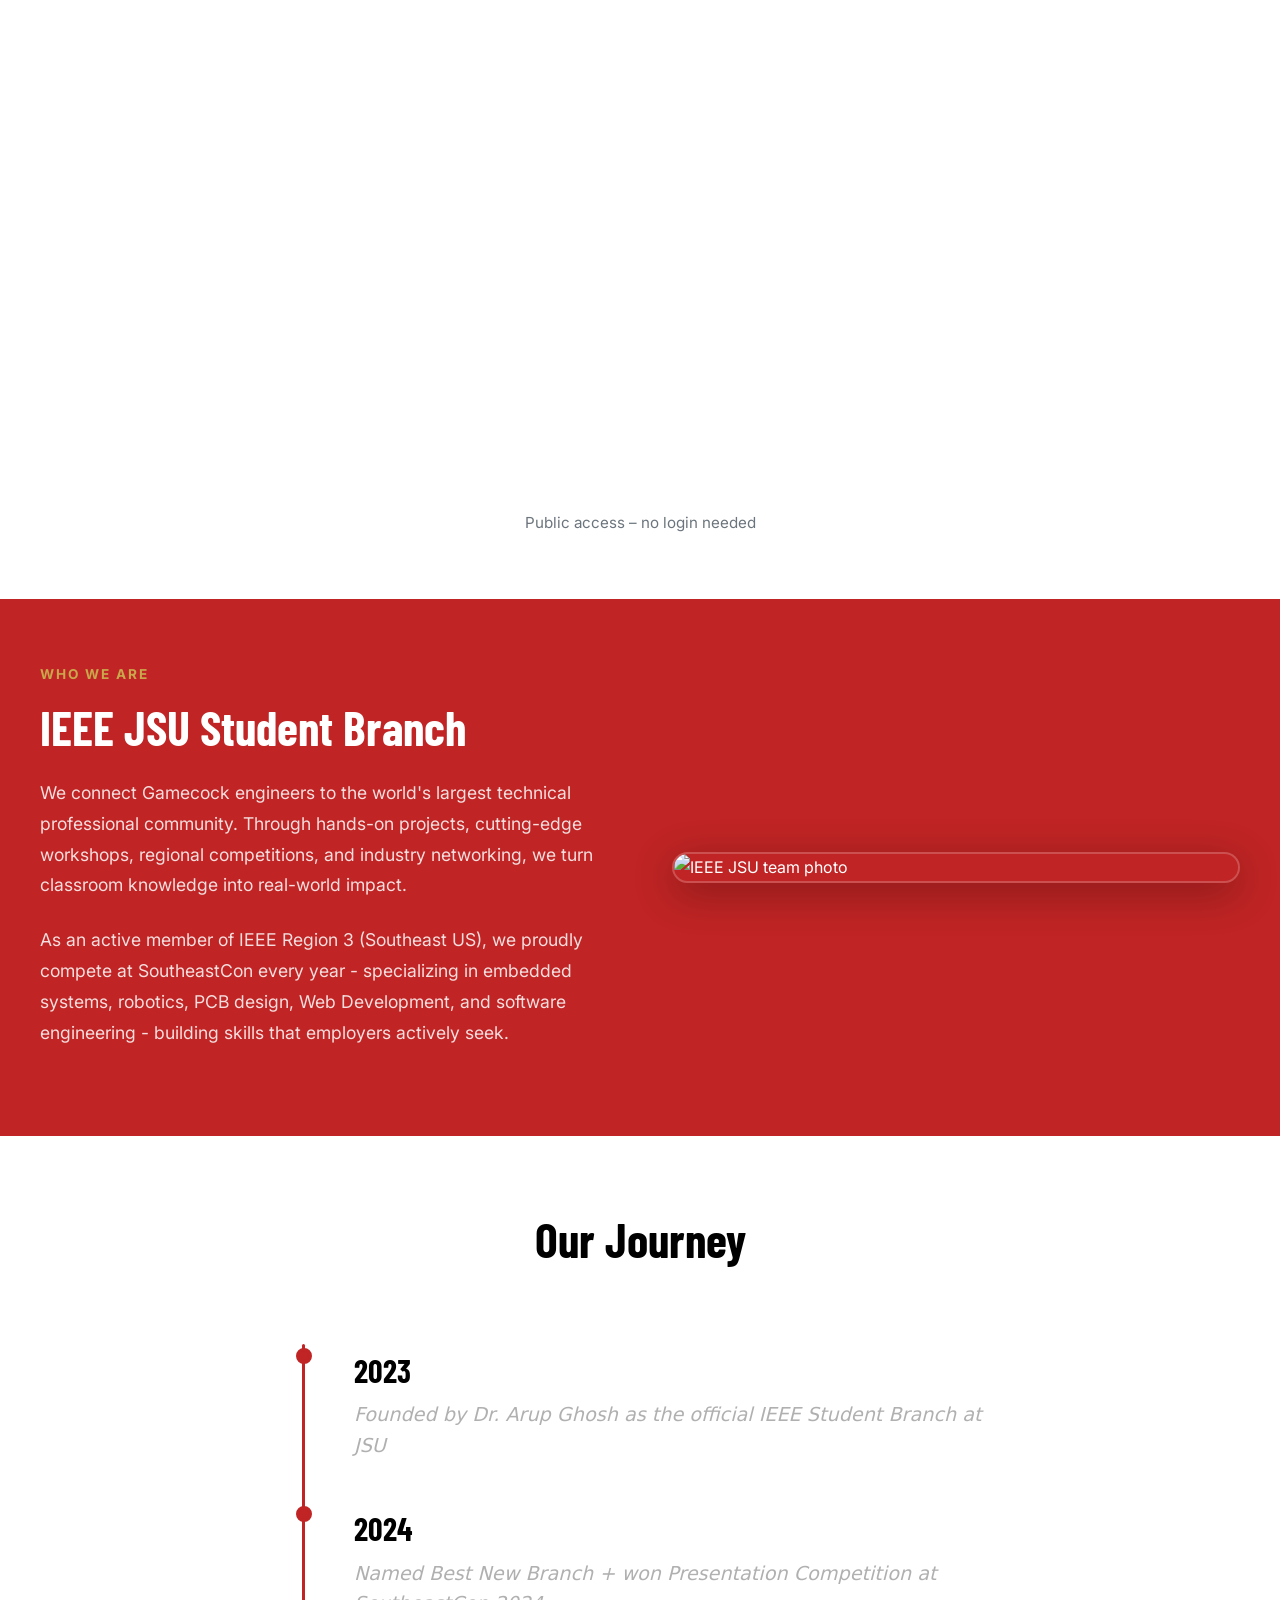
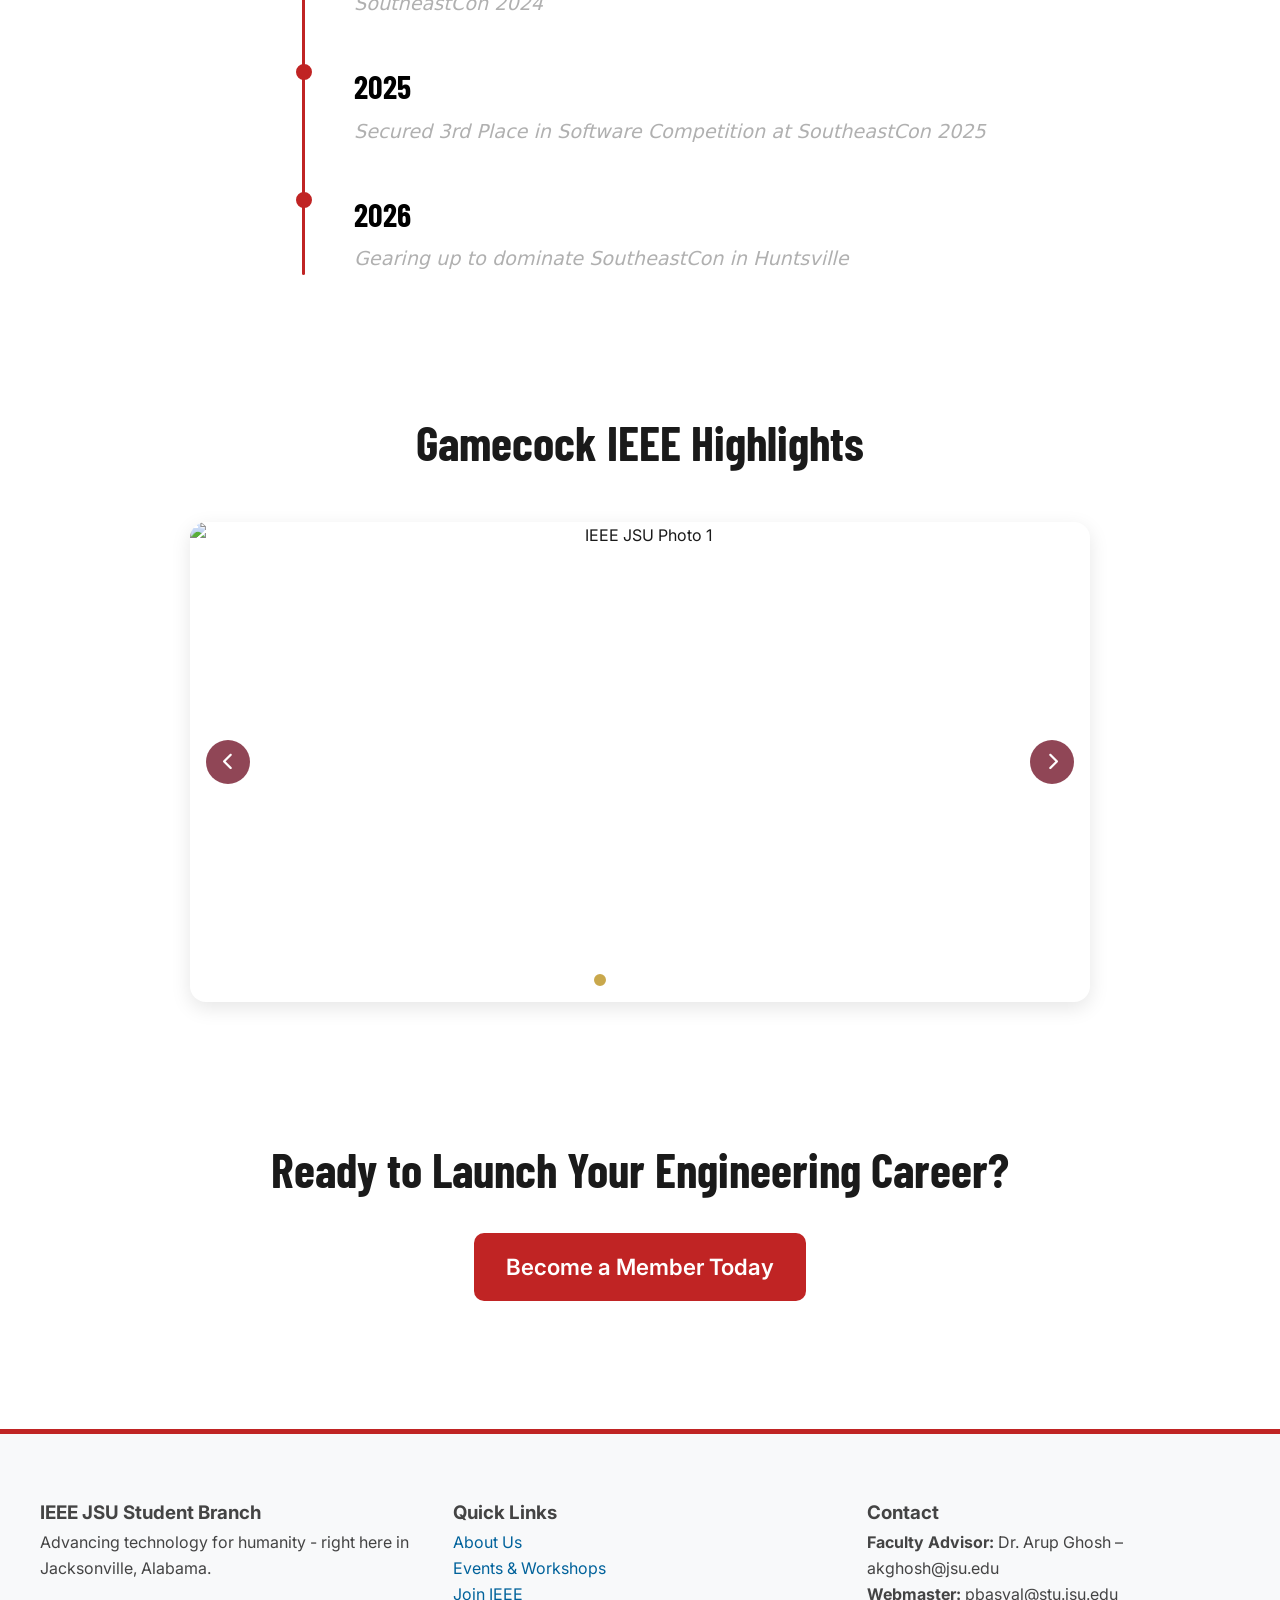
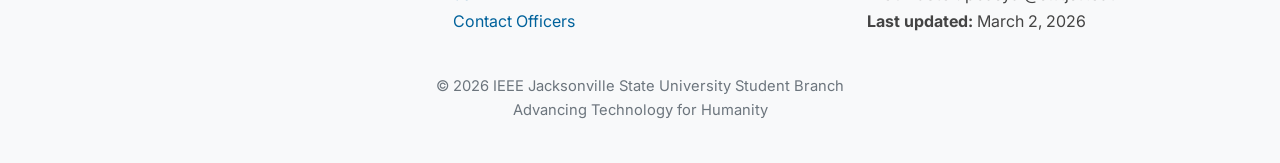
==== commit 11ee0926: "added the logo all across the navbar" ====
--- a/index.html
+++ b/index.html
@@ -68,12 +68,12 @@
   <div class="stagger-parent stats-grid">
     
     <div class="stat-item stagger-child">
-      <div class="stat-number" data-target="60">0</div>
+      <div class="stat-number" data-target="60+">0</div>
       <p class="stat-label" data-i18n="stats.members">Gamecock Innovators</p>
     </div>
     
     <div class="stat-item stagger-child">
-      <div class="stat-number" data-target="45">0</div>
+      <div class="stat-number" data-target="45+">0</div>
       <p class="stat-label" data-i18n="stats.events">Events </p>
     </div>
     
@@ -113,7 +113,7 @@
       </p>
     </div>
     <div class="about-feature__image slide-right">
-      <img src="assets/Homepage_AboutUs.webp" alt="IEEE JSU team photo" loading="lazy">
+      <img src="assets/jsu-computer-science-students-win-awards-at-confer_198loHt.webp" alt="IEEE JSU team photo" loading="lazy">
     </div>
   </div>
 </section>
@@ -133,7 +133,7 @@
       <div class="timeline-dot"></div>
       <div class="timeline-content">
         <h3 class="timeline-year" data-i18n="timeline.y2024">2024</h3>
-        <p data-i18n="timeline.d2024">Named Exemplary Branch and won Presentation Competition at SoutheastCon 2024</p>
+        <p data-i18n="timeline.d2024">Named Best New Branch + won Presentation Competition at SoutheastCon 2024</p>
       </div>
     </div>
     <div class="timeline-item fade-up">
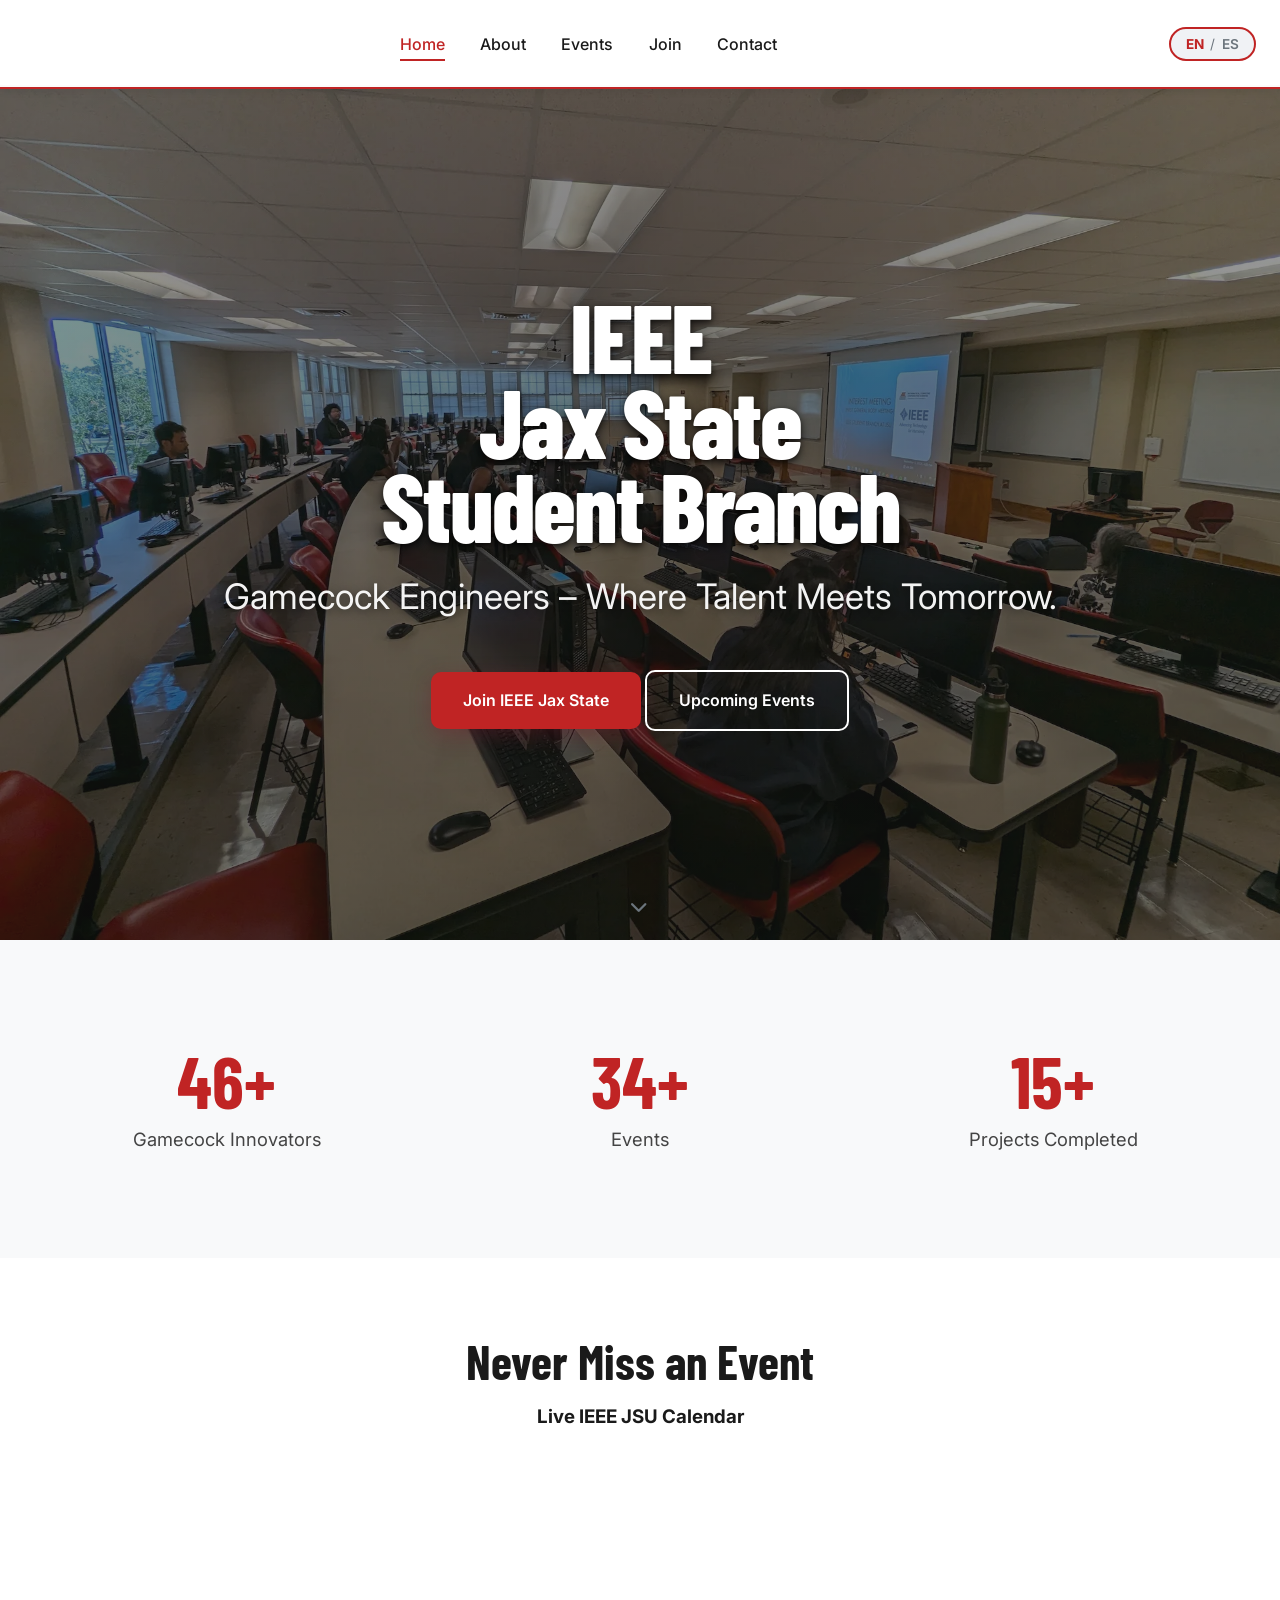
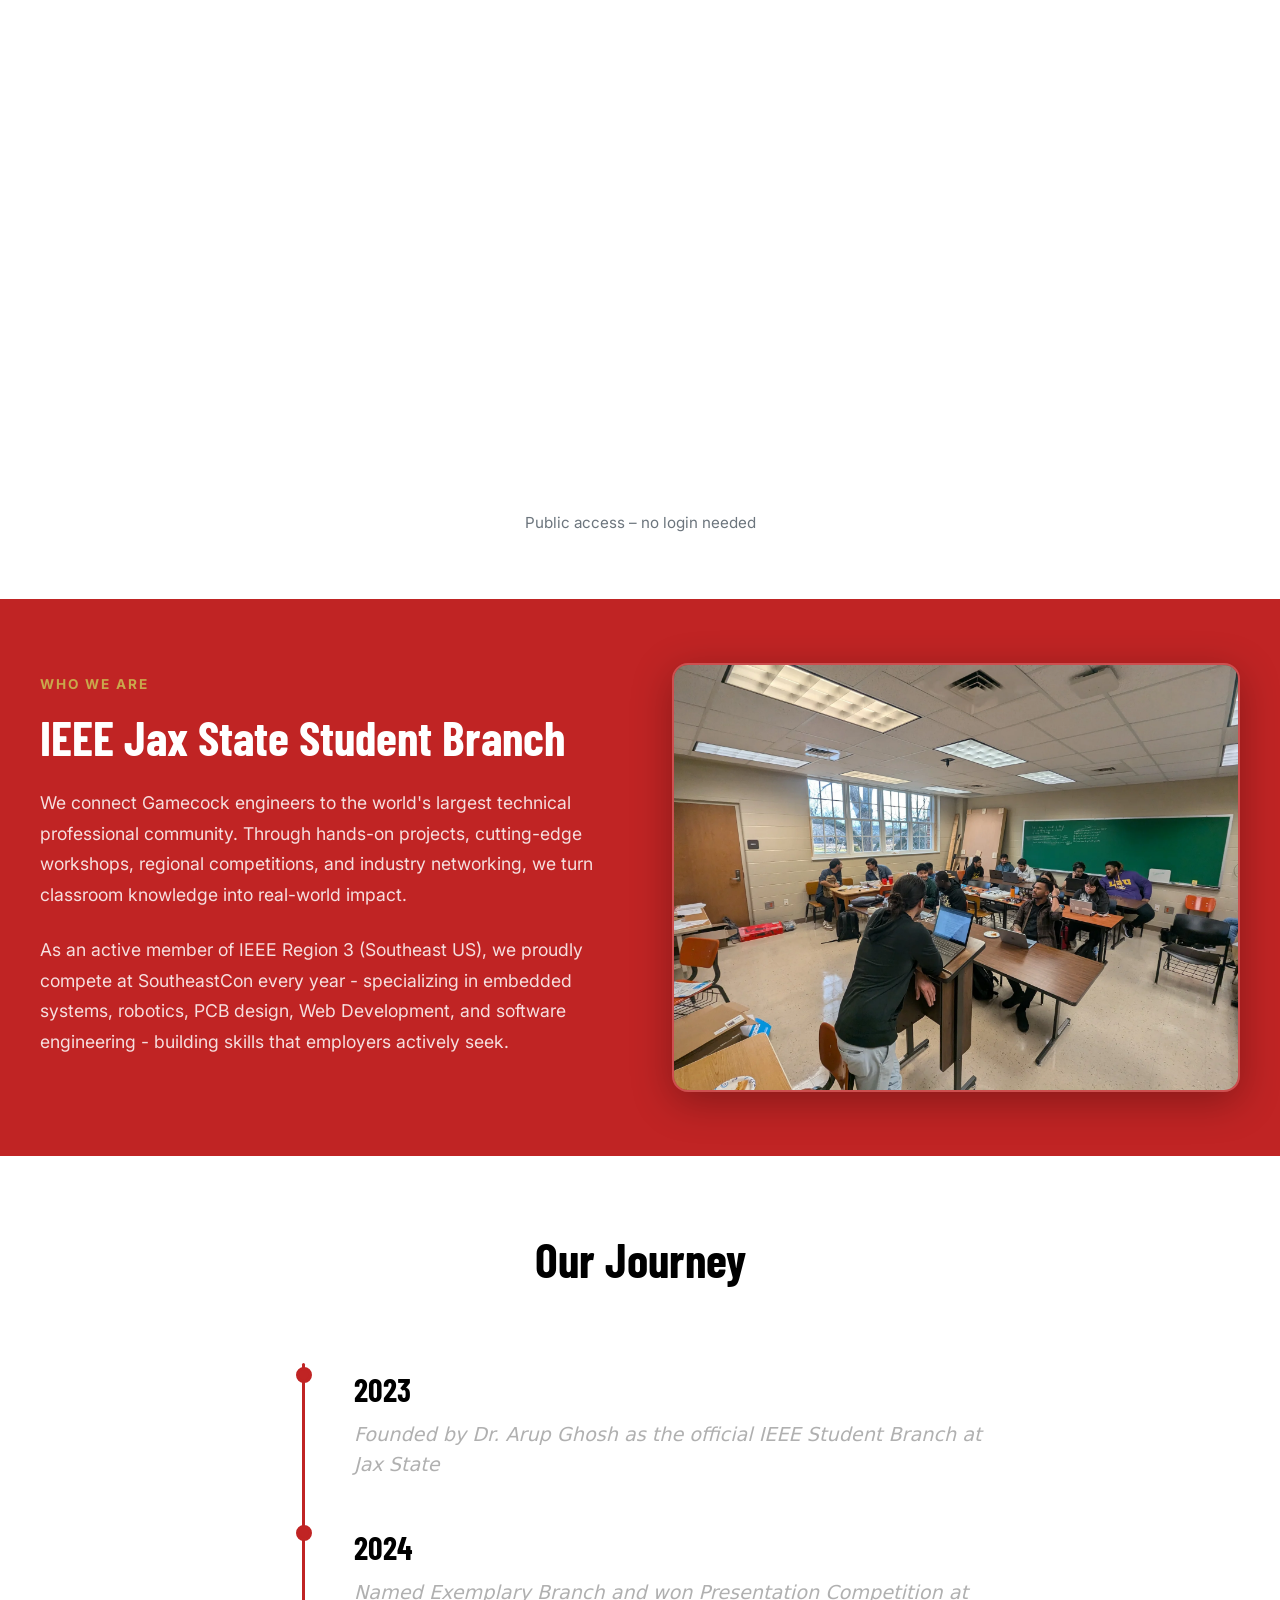
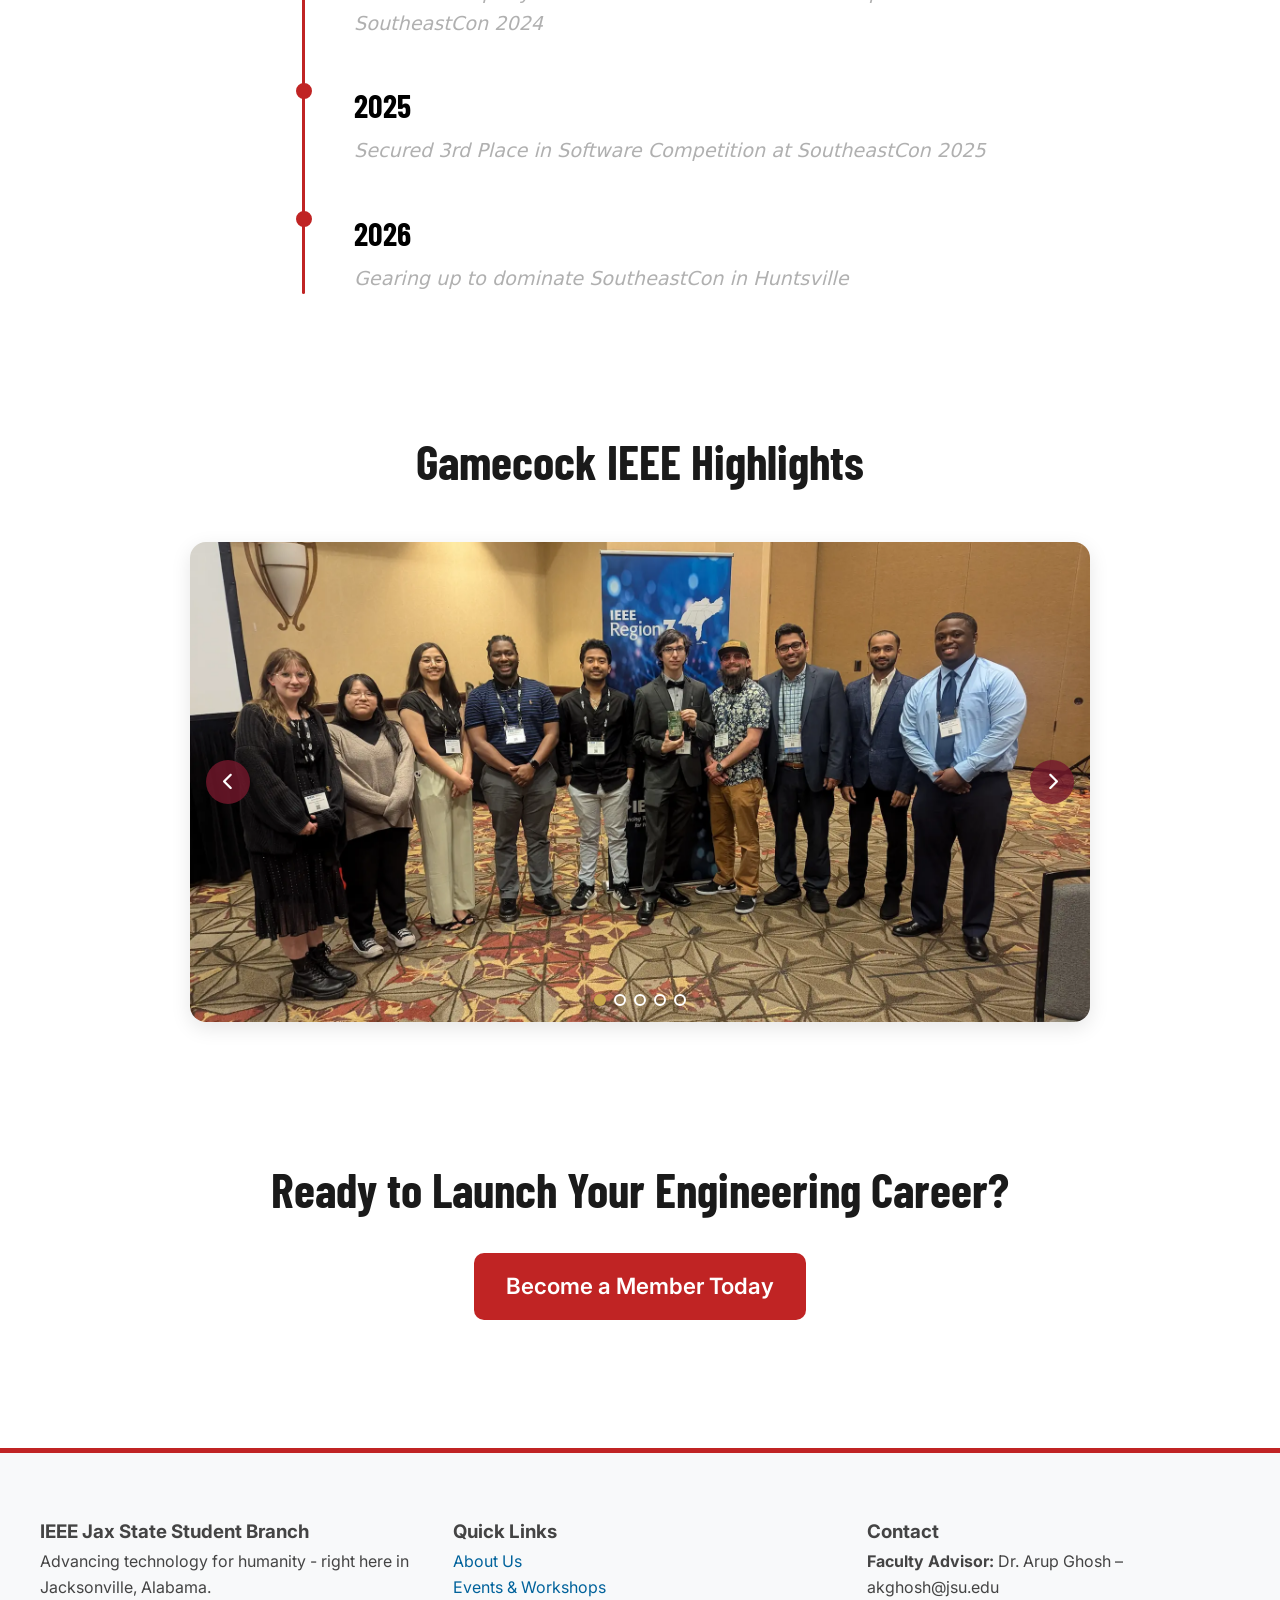
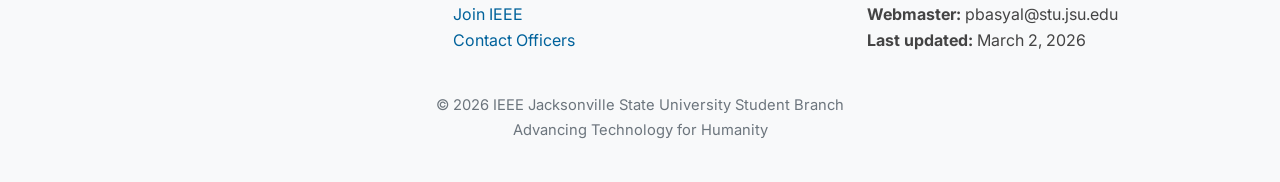
==== commit 7b1b97dc: "Merge remote changes - update URLs, add new gallery assets, and fix mobile officer card animations" ====
--- a/index.html
+++ b/index.html
@@ -6,11 +6,11 @@
   <title>IEEE Jax State Student Branch</title>
   <link rel="icon" type="image/png" href="/assets/favicon-3.png">
   <meta name="description" content="IEEE Student Branch at Jacksonville State University – advancing technology through innovation, workshops, projects and professional development."/>
-  <meta property="og:title" content="IEEE JSU Student Branch – Gamecock Engineers"/>
+  <meta property="og:title" content="IEEE Jax State Student Branch – Gamecock Engineers"/>
   <meta property="og:description" content="IEEE Student Branch at Jacksonville State University – advancing technology through innovation, workshops, and professional development."/>
-  <meta property="og:url" content="https://jaxstateieee.github.io/"/>
+  <meta property="og:url" content="https://ieeejaxstate.github.io/"/>
   <meta property="og:type" content="website"/>
-  <link rel="canonical" href="https://jaxstateieee.github.io/"/>
+  <link rel="canonical" href="https://ieeejaxstate.github.io/"/>
   <link rel="stylesheet" href="styles.css"/>
   <link rel="stylesheet" href="https://cdnjs.cloudflare.com/ajax/libs/font-awesome/6.5.1/css/all.min.css" integrity="sha512-DTOQO9RWCH3ppGqcWaEA1BIZOC6xxalwEsw9c2QQeAIftl+Vegovlnee1c9QX4TctnWMn13TZye+giMm8e2LwA==" crossorigin="anonymous" referrerpolicy="no-referrer" />
   <link rel="preconnect" href="https://fonts.googleapis.com">
@@ -55,7 +55,7 @@
     <p class="subtitle" data-i18n="hero.subtitle">Gamecock Engineers – Where Talent Meets Tomorrow.</p>
 
     <div class="hero-buttons">
-      <a href="members.html" class="btn btn-primary" data-i18n="hero.join">Join IEEE JSU</a>
+      <a href="members.html" class="btn btn-primary" data-i18n="hero.join">Join IEEE Jax State</a>
       <a href="events.html" class="btn btn-outline" data-i18n="hero.events">Upcoming Events</a>
     </div>
     </div>
@@ -104,7 +104,7 @@
   <div class="about-feature__inner">
     <div class="about-feature__text slide-left">
       <span class="about-feature__label" data-i18n="about.whoLabel">WHO WE ARE</span>
-      <h2 class="about-feature__heading" data-i18n="about.whoHeading">IEEE JSU Student Branch</h2>
+      <h2 class="about-feature__heading" data-i18n="about.whoHeading">IEEE Jax State Student Branch</h2>
       <p data-i18n="about.whoPara1">
         We connect Gamecock engineers to the world's largest technical professional community. Through hands-on projects, cutting-edge workshops, regional competitions, and industry networking, we turn classroom knowledge into real-world impact.
       </p>
@@ -113,7 +113,7 @@
       </p>
     </div>
     <div class="about-feature__image slide-right">
-      <img src="assets/jsu-computer-science-students-win-awards-at-confer_198loHt.webp" alt="IEEE JSU team photo" loading="lazy">
+      <img src="assets/Homepage_AboutUs.webp" alt="IEEE JSU team photo" loading="lazy">
     </div>
   </div>
 </section>
@@ -126,14 +126,14 @@
       <div class="timeline-dot"></div>
       <div class="timeline-content">
         <h3 class="timeline-year" data-i18n="timeline.y2023">2023</h3>
-        <p data-i18n="timeline.d2023">Founded by Dr. Arup Ghosh as the official IEEE Student Branch at JSU</p>
+        <p data-i18n="timeline.d2023">Founded by Dr. Arup Ghosh as the official IEEE Student Branch at Jax State</p>
       </div>
     </div>
     <div class="timeline-item fade-up">
       <div class="timeline-dot"></div>
       <div class="timeline-content">
         <h3 class="timeline-year" data-i18n="timeline.y2024">2024</h3>
-        <p data-i18n="timeline.d2024">Named Best New Branch + won Presentation Competition at SoutheastCon 2024</p>
+        <p data-i18n="timeline.d2024">Named Exemplary Branch and won Presentation Competition at SoutheastCon 2024</p>
       </div>
     </div>
     <div class="timeline-item fade-up">
@@ -159,19 +159,19 @@
   <div class="gallery-carousel">
     <div class="gallery-track">
       <div class="gallery-slide active">
-        <img src="assets/jsu-computer-science-students-win-awards-at-confer_198loHt.webp" alt="IEEE JSU Photo 1" loading="lazy">
-      </div>
-      <div class="gallery-slide">
-        <img src="assets/jsu-computer-science-students-win-awards-at-confer_198loHt.webp" alt="IEEE JSU Photo 2" loading="lazy">
-      </div>
-      <div class="gallery-slide">
-        <img src="assets/jsu-computer-science-students-win-awards-at-confer_198loHt.webp" alt="IEEE JSU Photo 3" loading="lazy">
-      </div>
-      <div class="gallery-slide">
-        <img src="assets/jsu-computer-science-students-win-awards-at-confer_198loHt.webp" alt="IEEE JSU Photo 4" loading="lazy">
-      </div>
-      <div class="gallery-slide">
-        <img src="assets/jsu-computer-science-students-win-awards-at-confer_198loHt.webp" alt="IEEE JSU Photo 5" loading="lazy">
+        <img src="assets/Gallery-_Picture-1.webp" alt="IEEE JSU Photo 1" loading="lazy">
+      </div>
+      <div class="gallery-slide">
+        <img src="assets/Gallery-_Picture-2.webp" alt="IEEE JSU Photo 2" loading="lazy">
+      </div>
+      <div class="gallery-slide">
+        <img src="assets/Gallery-_Picture-3.webp" alt="IEEE JSU Photo 3" loading="lazy">
+      </div>
+      <div class="gallery-slide">
+        <img src="assets/Gallery-_Picture-4.webp" alt="IEEE JSU Photo 4" loading="lazy">
+      </div>
+      <div class="gallery-slide">
+        <img src="assets/Gallery-_Picture-5.webp" alt="IEEE JSU Photo 5" loading="lazy">
       </div>
     </div>
     <button class="gallery-arrow gallery-prev" aria-label="Previous"><i class="fas fa-chevron-left"></i></button>
@@ -190,7 +190,7 @@
 <footer>
   <div class="footer-grid">
     <div>
-      <h3 data-i18n="footer.branch">IEEE JSU Student Branch</h3>
+      <h3 data-i18n="footer.branch">IEEE Jax State Student Branch</h3>
       <p data-i18n="footer.tagline">Advancing technology for humanity - right here in Jacksonville, Alabama.</p>
     </div>
 
--- a/styles.css
+++ b/styles.css
@@ -181,83 +181,45 @@
 }
 
 /* ────────────────────────────────────────────────
-   Announcement Banner
-───────────────────────────────────────────────── */
-
-.announcement-banner {
-  background: linear-gradient(135deg, var(--jsu-maroon), #9a2440);
-  color: white;
-  padding: 0.7rem 0;
-  text-align: center;
-  font-weight: 500;
-  position: relative;
-  z-index: 999;
-}
-
-.announcement-text {
-  transition: opacity 0.6s ease;
-}
-
-.banner-close {
-  position: absolute;
-  right: 1.2rem;
-  top: 50%;
-  transform: translateY(-50%);
-  background: none;
-  border: none;
-  color: white;
-  font-size: 1.4rem;
-  cursor: pointer;
-  opacity: 0.8;
-}
-
-.banner-close:hover { opacity: 1; }
-
-.announcement-banner.hidden { display: none; }
-
-
-/* ────────────────────────────────────────────────
    Page Specific Hero images
 ───────────────────────────────────────────────── */
 
-/* Page-specific hero/page-header backgrounds */
-
-/* Home (index.html) – big group/energy image */
+/* Home */
 .hero::after {
   background: url("/assets/hero-images/Home_Hero_Image.webp") center / cover no-repeat !important;
   opacity: 0.9;
   z-index: 0;
 }
 
-/* About Us – team/lab photo */
+/* About Us */
 body:has(.about-main) .page-header::after {
   background: url("/assets/Homepage_AboutUs.webp") center / cover no-repeat !important;
-  opacity: 0.9;   /* slightly lower opacity for text readability */
+  opacity: 0.9;
   z-index: 0;
 }
 
-/* Events – action/workshop shot */
+/* Events */
 body:has(.ev-section) .page-header::after {
   background: url("/assets/hero-images/Events_Hero_Image.webp") center / cover no-repeat !important;
   opacity: 0.9;
   z-index: 0;
 }
 
-/* Members/Join – students collaborating */
+/* Members/Join */
 body:has(.members-main) .page-header::after {
   background: url("/assets/hero-images/JoinP_Hero_Image.webp") center / cover no-repeat !important;
   opacity: 0.9;
   z-index: 0;
 }
 
-/* Contact – calm campus/engineering building */
+/* Contact */
 body:has(.contact-main) .page-header::after {
-  background: url("/assets/contact-campus-building.webp") center / cover no-repeat !important;
-  opacity: 0.35;
+  background: url("/assets/hero-images/Contact_Hero_image.webp") center / cover no-repeat !important;
+  opacity: 0.9;
   z-index: 0;
 }
 
-/* Fallback if body class missing (very safe) */
+/* Fallback if body class missing */
 .page-header::after:not(:has(body:has(.hero))) {
   background: none !important;
   opacity: 0 !important;
@@ -1152,6 +1114,11 @@
 }
 
 .officer-card__links a:hover { color: var(--jsu-gold); }
+
+.video-wrapper img,
+.video-wrapper video {
+  transition: opacity 0.4s ease;
+}
 
 
 /* ────────────────────────────────────────────────
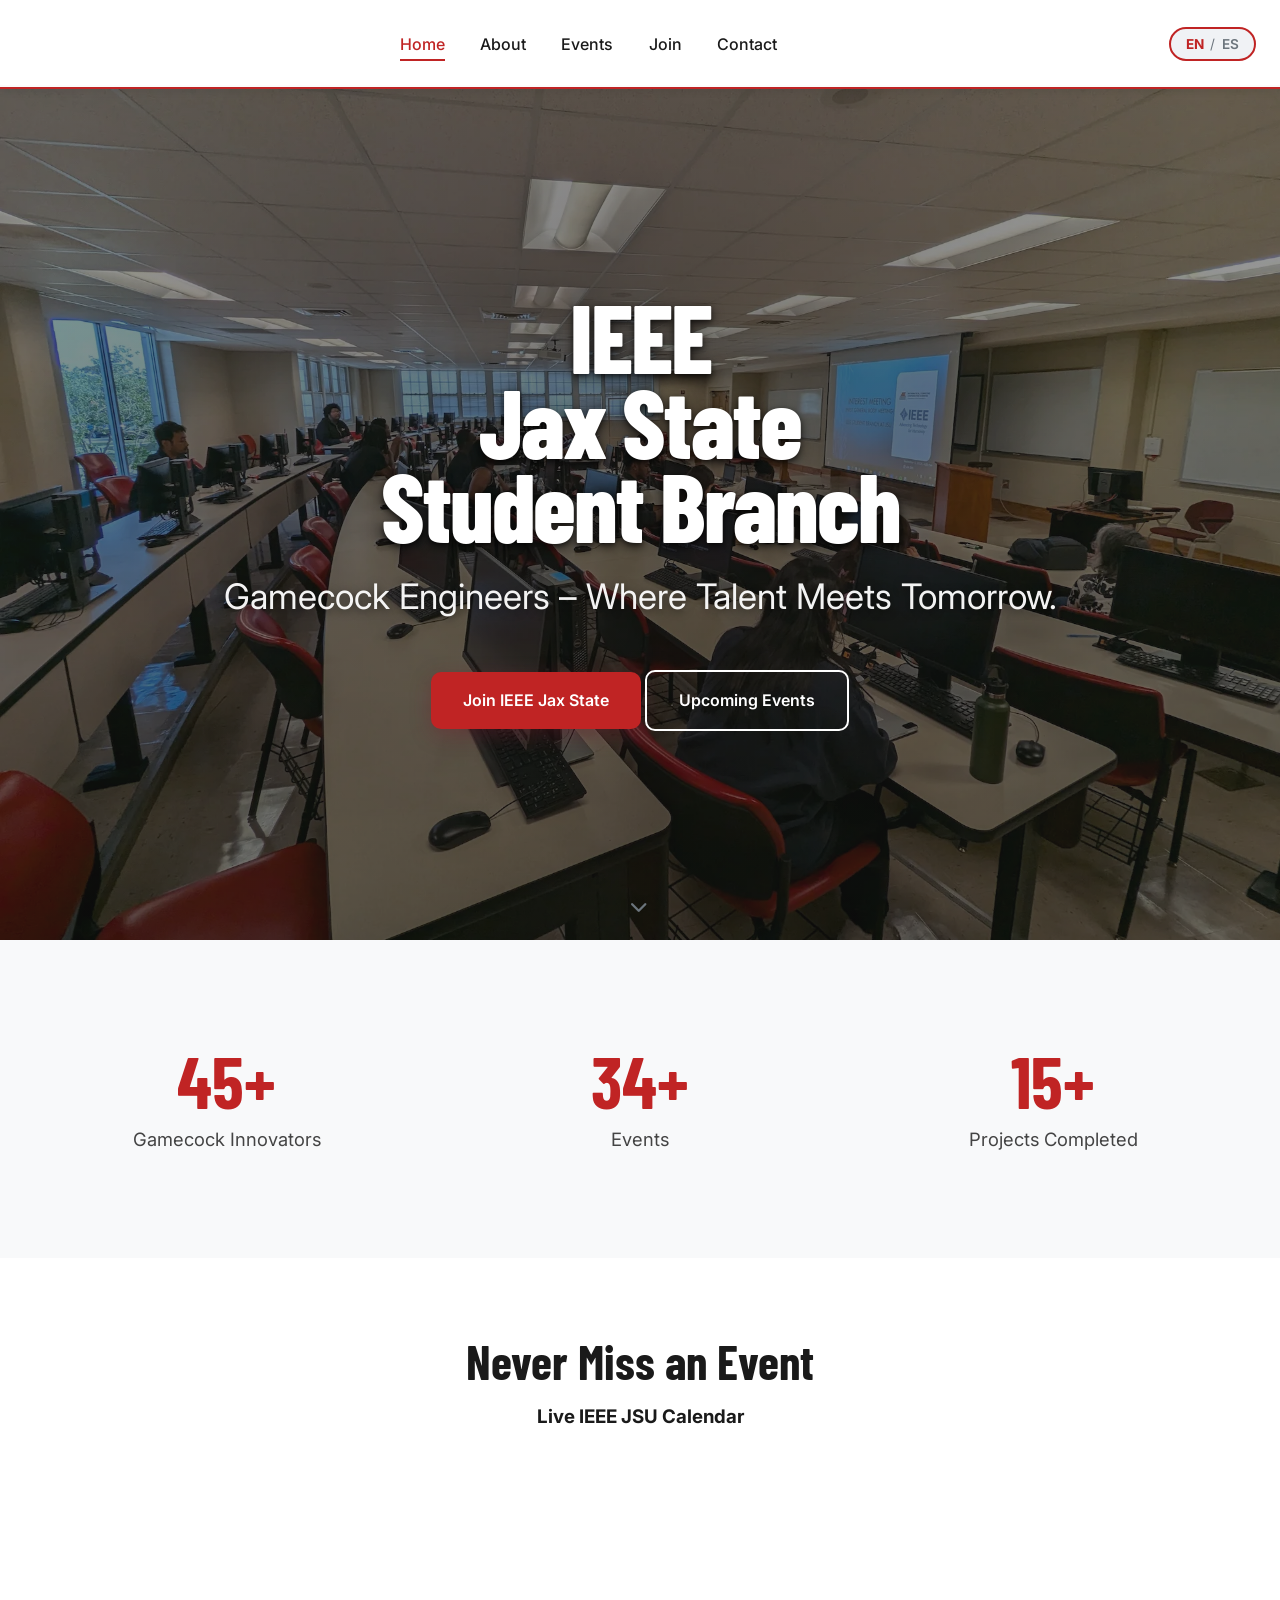
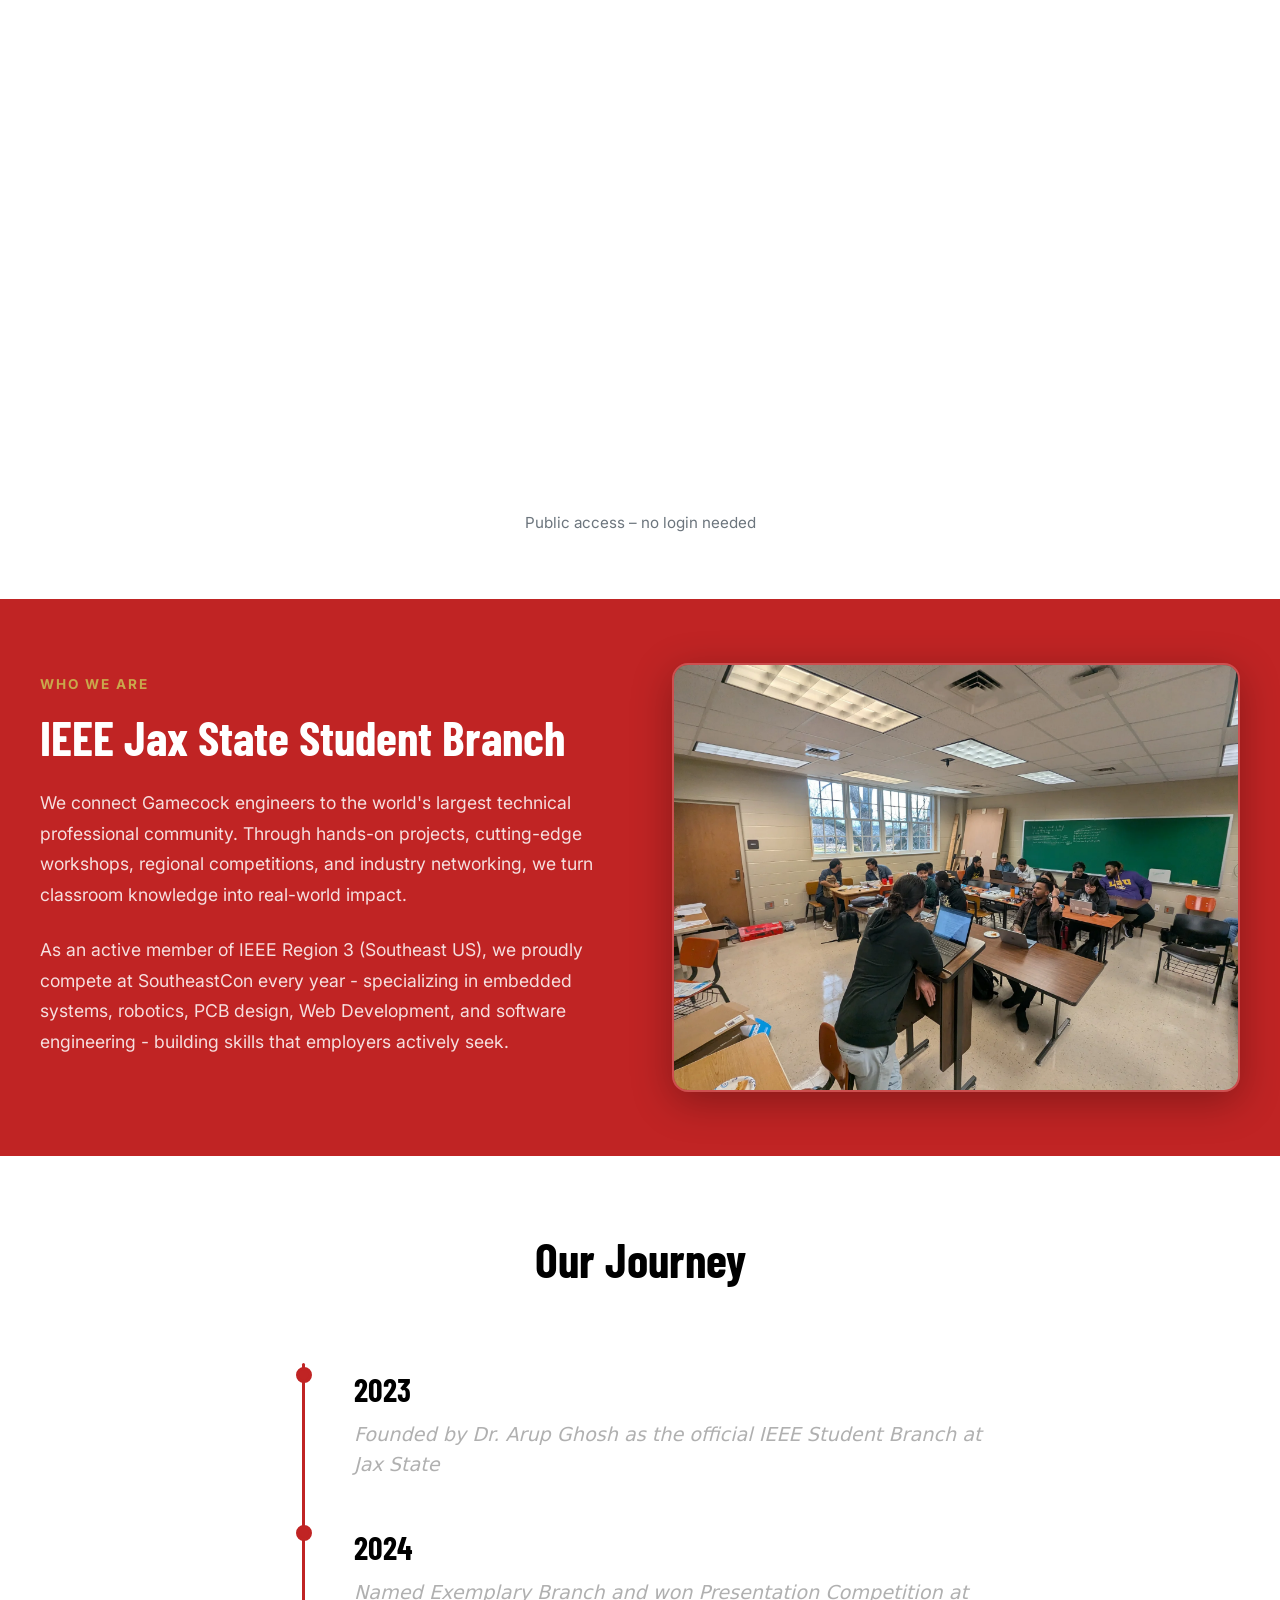
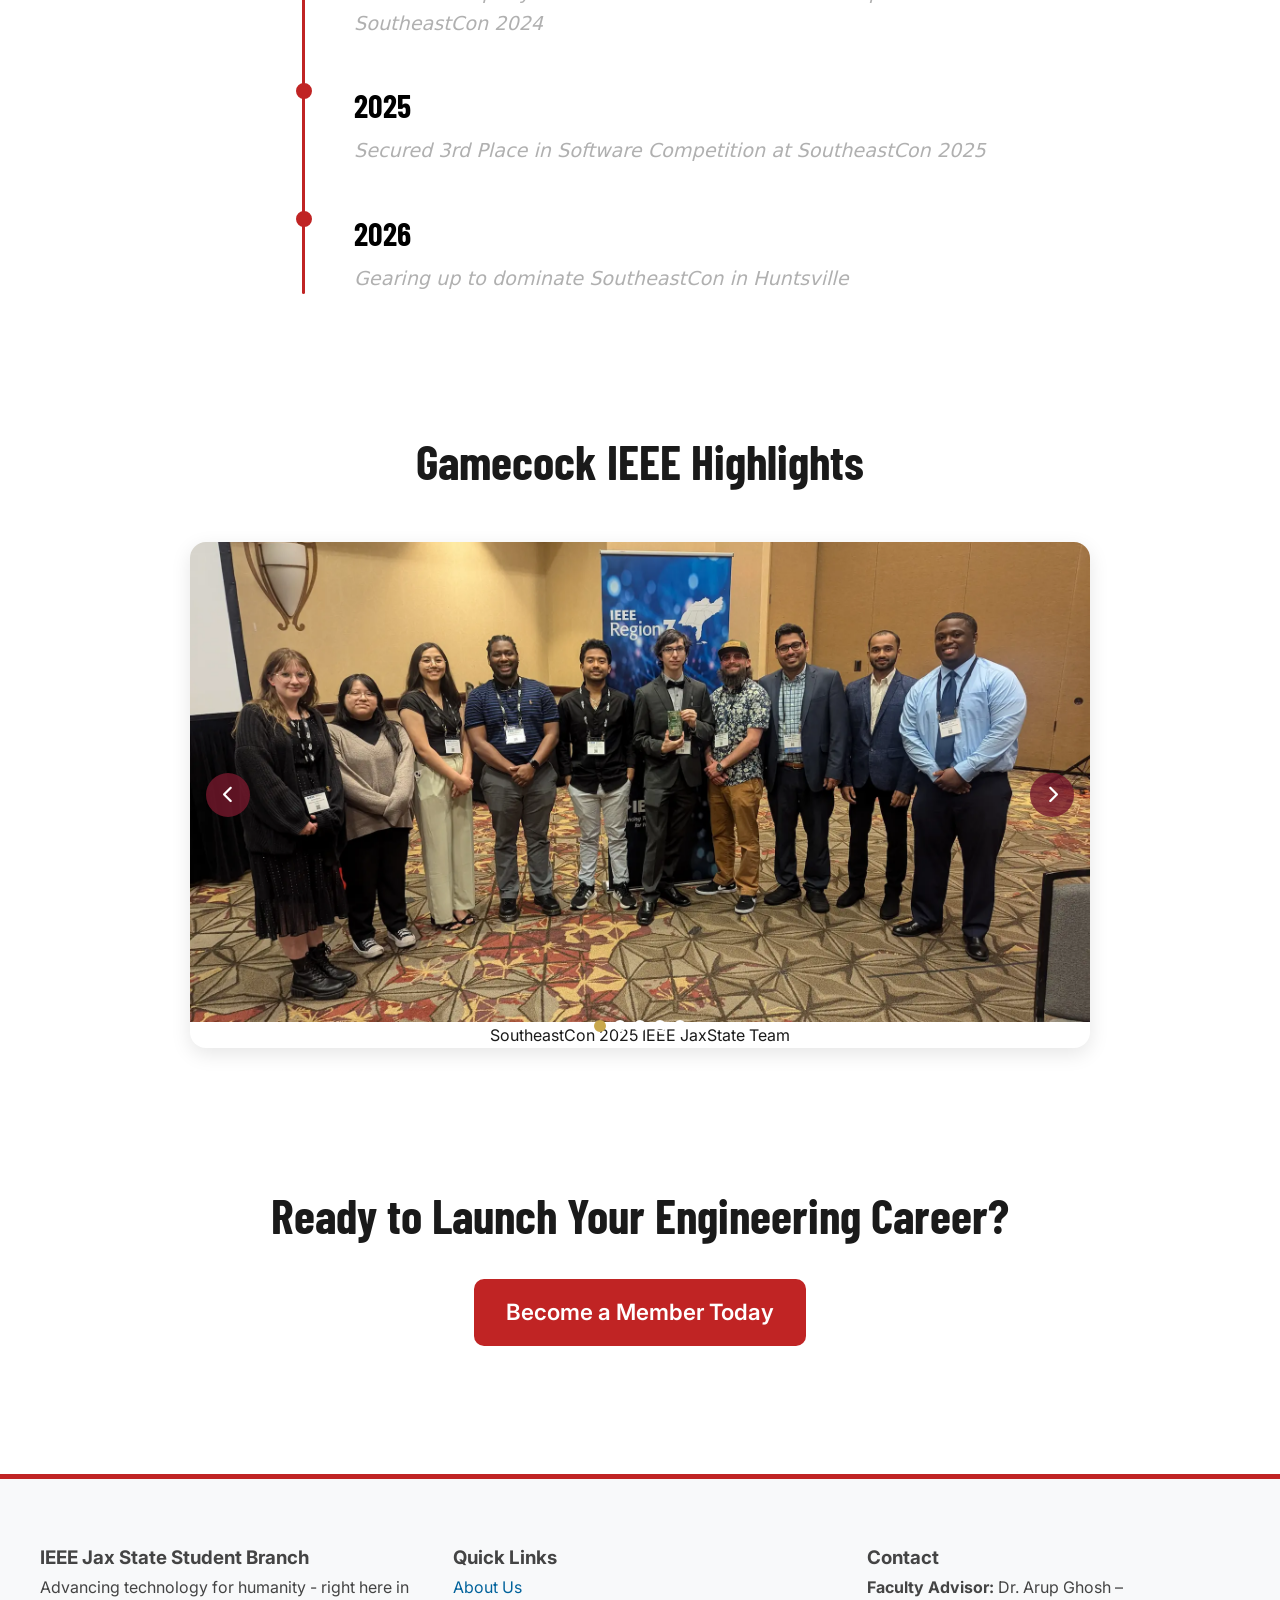
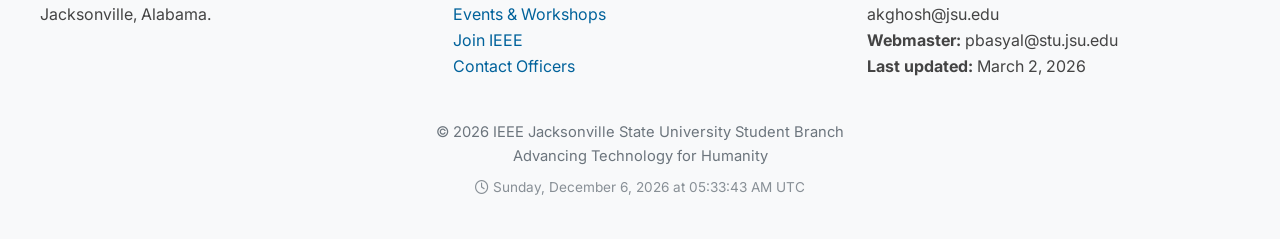
==== commit 1934bd1a: "meta tag" ====
--- a/index.html
+++ b/index.html
@@ -3,9 +3,9 @@
 <head>
   <meta charset="UTF-8" />
   <meta name="viewport" content="width=device-width, initial-scale=1.0"/>
-  <title>IEEE Jax State Student Branch</title>
+  <title>IEEE JaxState Student Branch – Gamecock Engineers</title>
   <link rel="icon" type="image/png" href="/assets/favicon-3.png">
-  <meta name="description" content="IEEE Student Branch at Jacksonville State University – advancing technology through innovation, workshops, projects and professional development."/>
+  <meta name="description" content="IEEE JaxState Student Branch at Jacksonville State University – advancing technology through innovation, workshops, projects, and professional development. Join IEEE JaxState for events, innovation, and community."/>
   <meta property="og:title" content="IEEE Jax State Student Branch – Gamecock Engineers"/>
   <meta property="og:description" content="IEEE Student Branch at Jacksonville State University – advancing technology through innovation, workshops, and professional development."/>
   <meta property="og:url" content="https://ieeejaxstate.github.io/"/>
@@ -160,18 +160,23 @@
     <div class="gallery-track">
       <div class="gallery-slide active">
         <img src="assets/Gallery-_Picture-1.webp" alt="IEEE JSU Photo 1" loading="lazy">
+        <div class="gallery-caption" data-i18n="gallery.caption1">SoutheastCon 2025 IEEE JaxState Team</div>
       </div>
       <div class="gallery-slide">
         <img src="assets/Gallery-_Picture-2.webp" alt="IEEE JSU Photo 2" loading="lazy">
+        <div class="gallery-caption" data-i18n="gallery.caption2">Dr. Ghosh and his students judging Robotics Competition</div>
       </div>
       <div class="gallery-slide">
         <img src="assets/Gallery-_Picture-3.webp" alt="IEEE JSU Photo 3" loading="lazy">
+        <div class="gallery-caption" data-i18n="gallery.caption3">ICPC Southeast USA Division 2 Competition</div>
       </div>
       <div class="gallery-slide">
         <img src="assets/Gallery-_Picture-4.webp" alt="IEEE JSU Photo 4" loading="lazy">
+        <div class="gallery-caption" data-i18n="gallery.caption4">SoutheastCon 2024 IEEE JaxState Team</div>
       </div>
       <div class="gallery-slide">
         <img src="assets/Gallery-_Picture-5.webp" alt="IEEE JSU Photo 5" loading="lazy">
+        <div class="gallery-caption" data-i18n="gallery.caption5">IEEE JaxState Community Outreach Program</div>
       </div>
     </div>
     <button class="gallery-arrow gallery-prev" aria-label="Previous"><i class="fas fa-chevron-left"></i></button>
@@ -216,6 +221,9 @@
     © 2026 IEEE Jacksonville State University Student Branch <br>
     Advancing Technology for Humanity
   </div>
+  <div class="last-updated" style="margin-top: 0.5rem; font-size: 0.85rem; opacity: 0.8;">
+    <i class="far fa-clock"></i> <span id="current-datetime"></span>
+  </div>
 </footer>
 
 <script src="script.js"></script>
